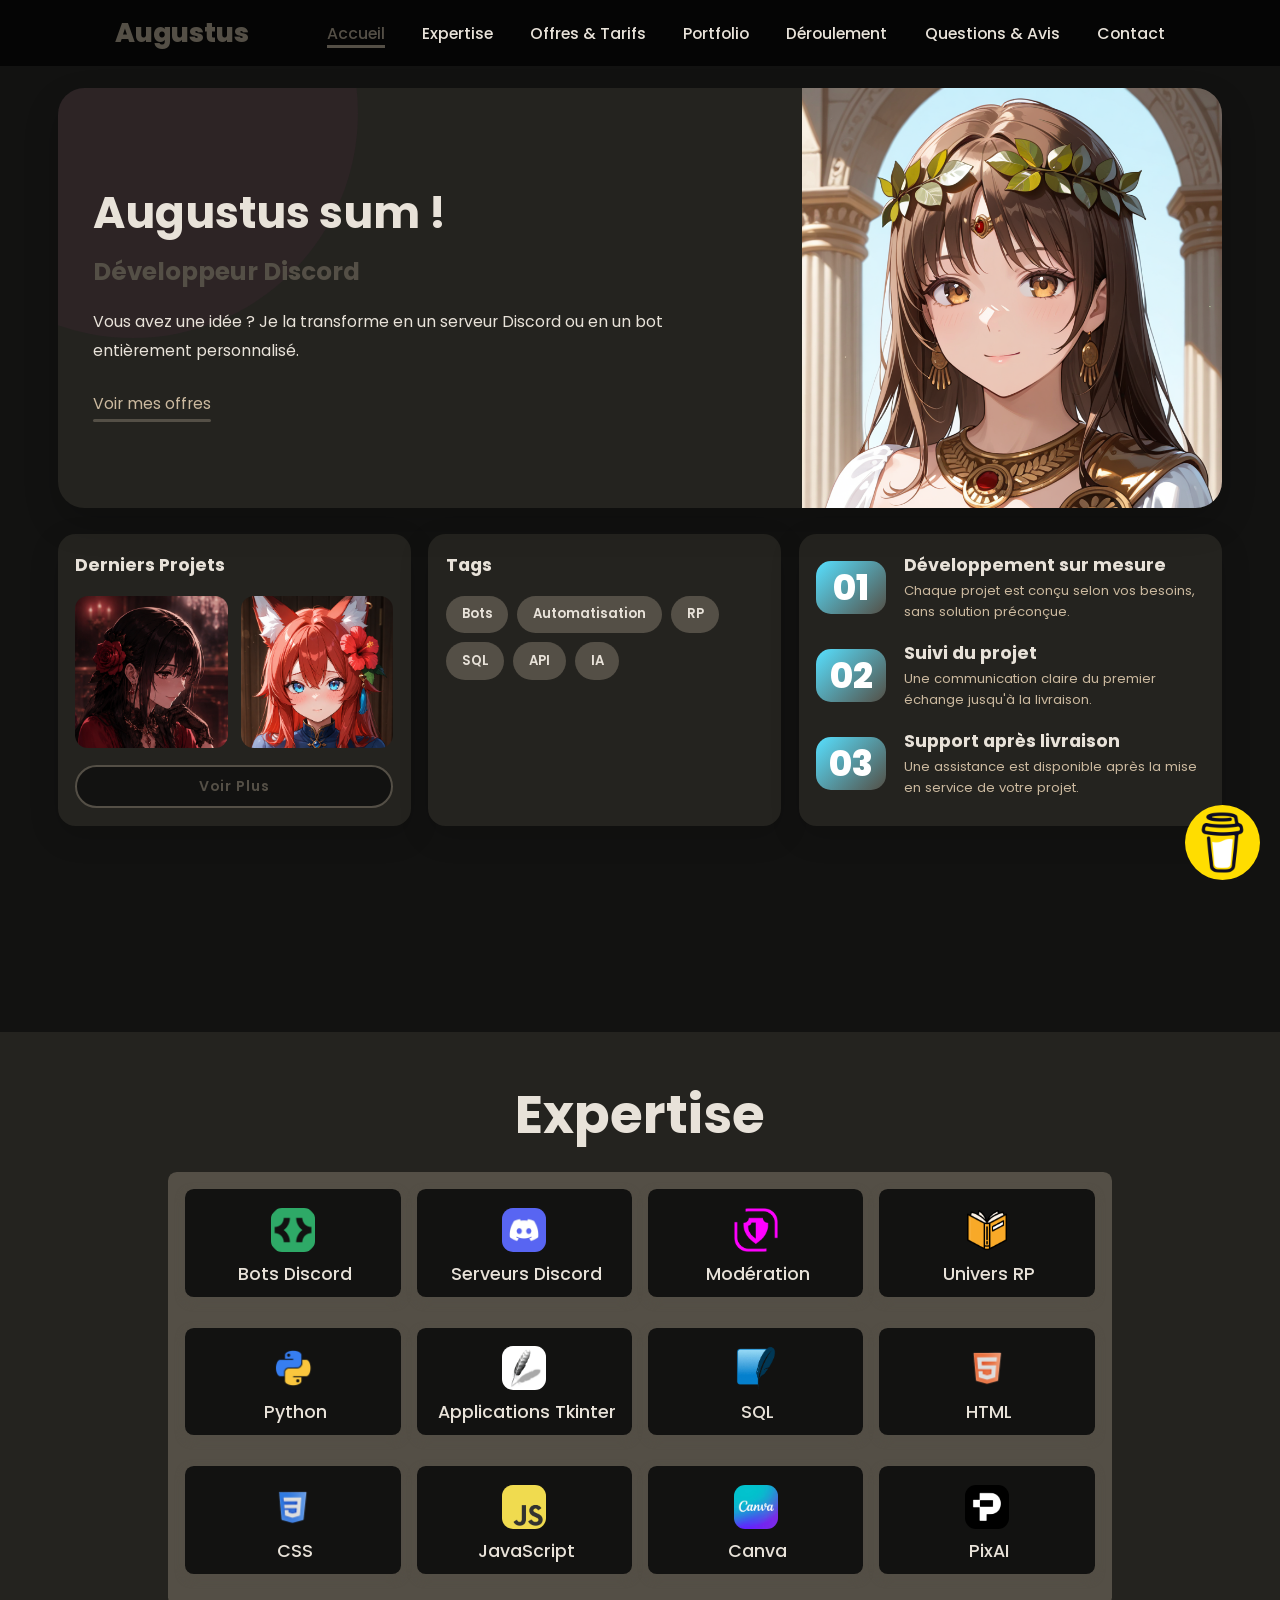
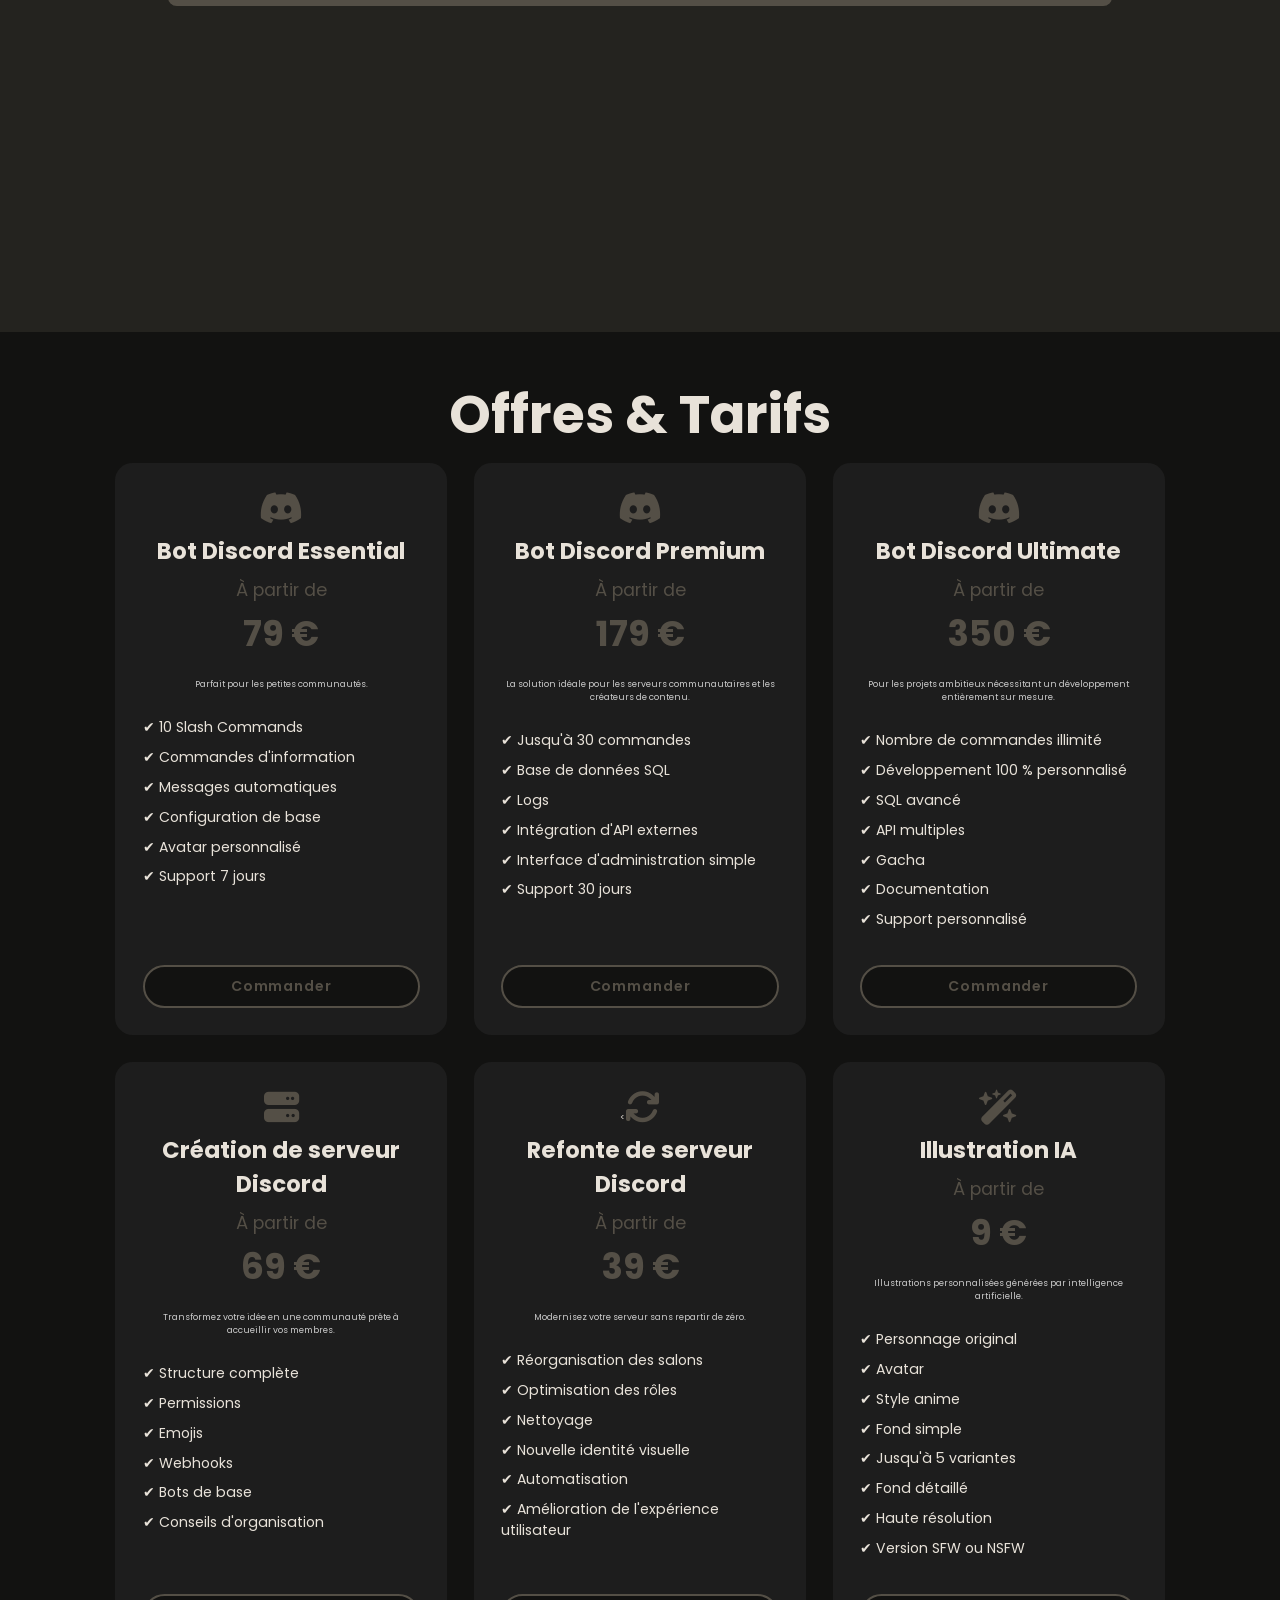
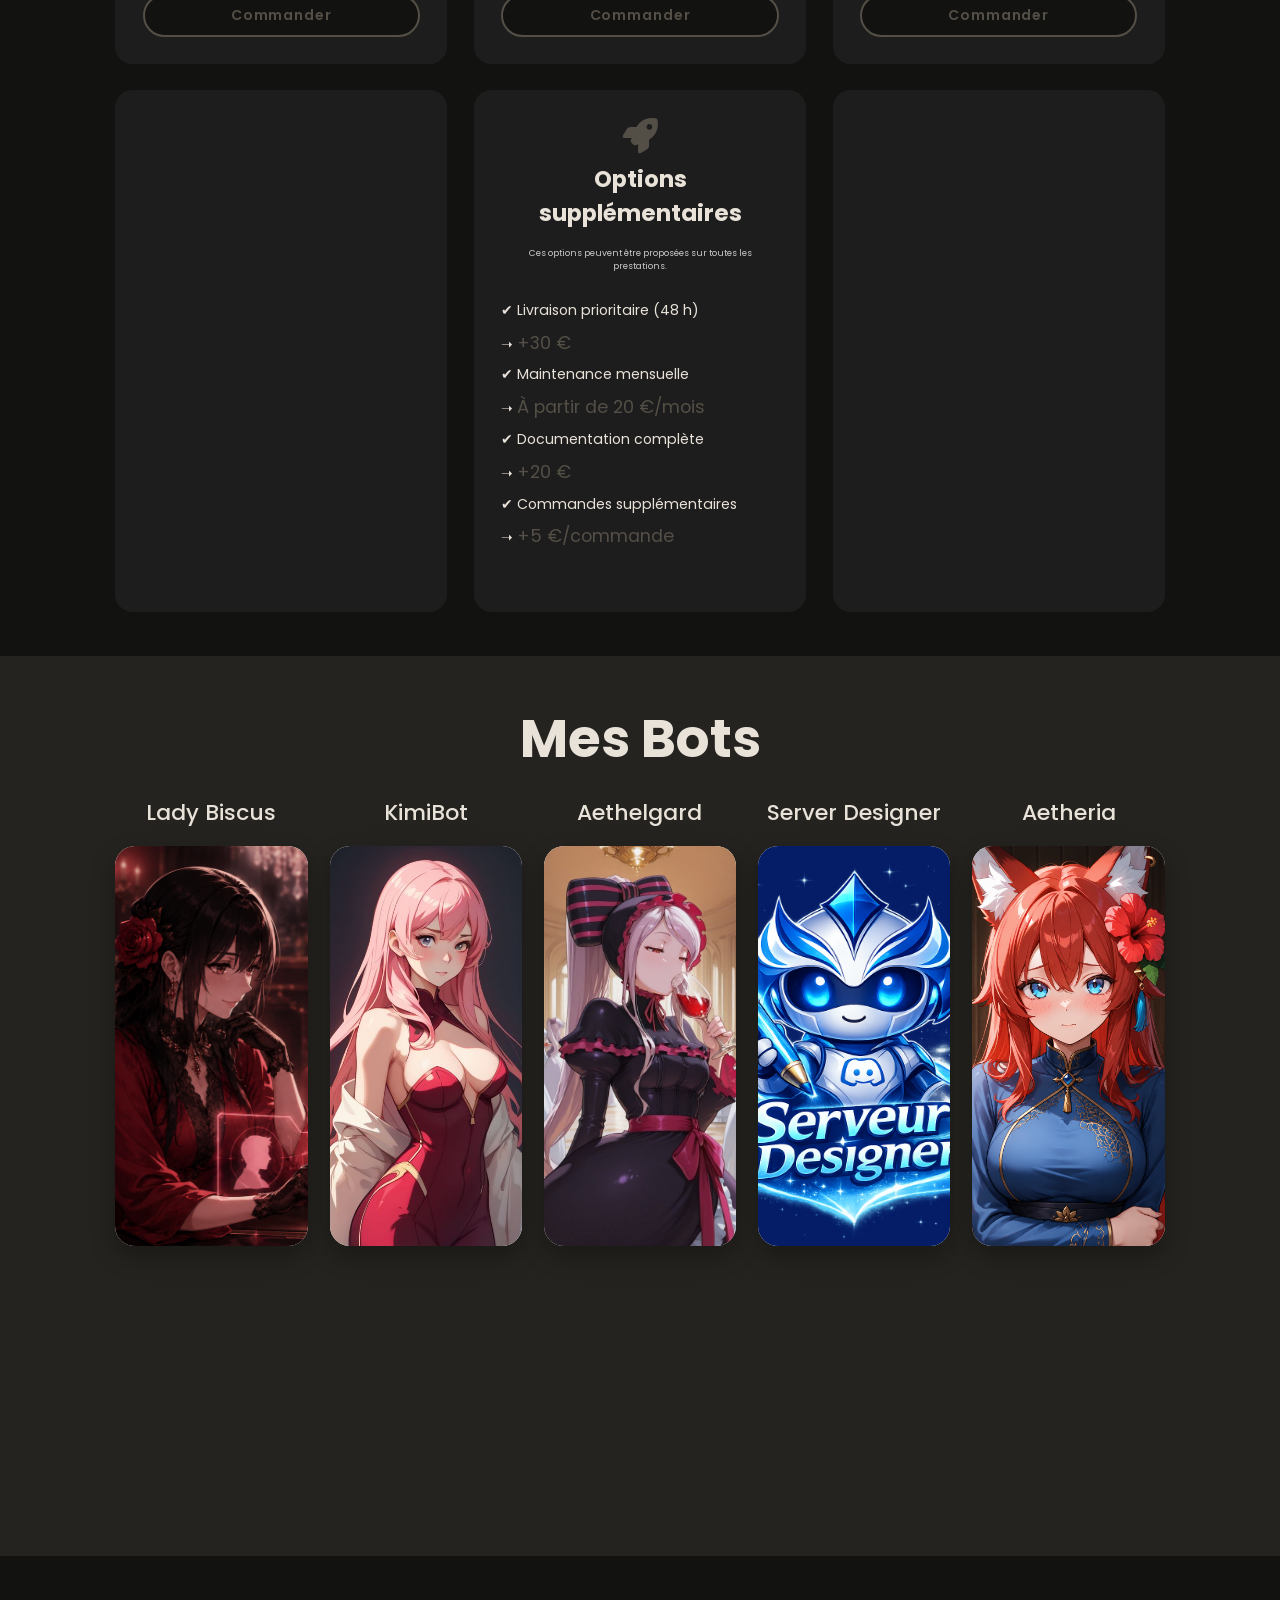
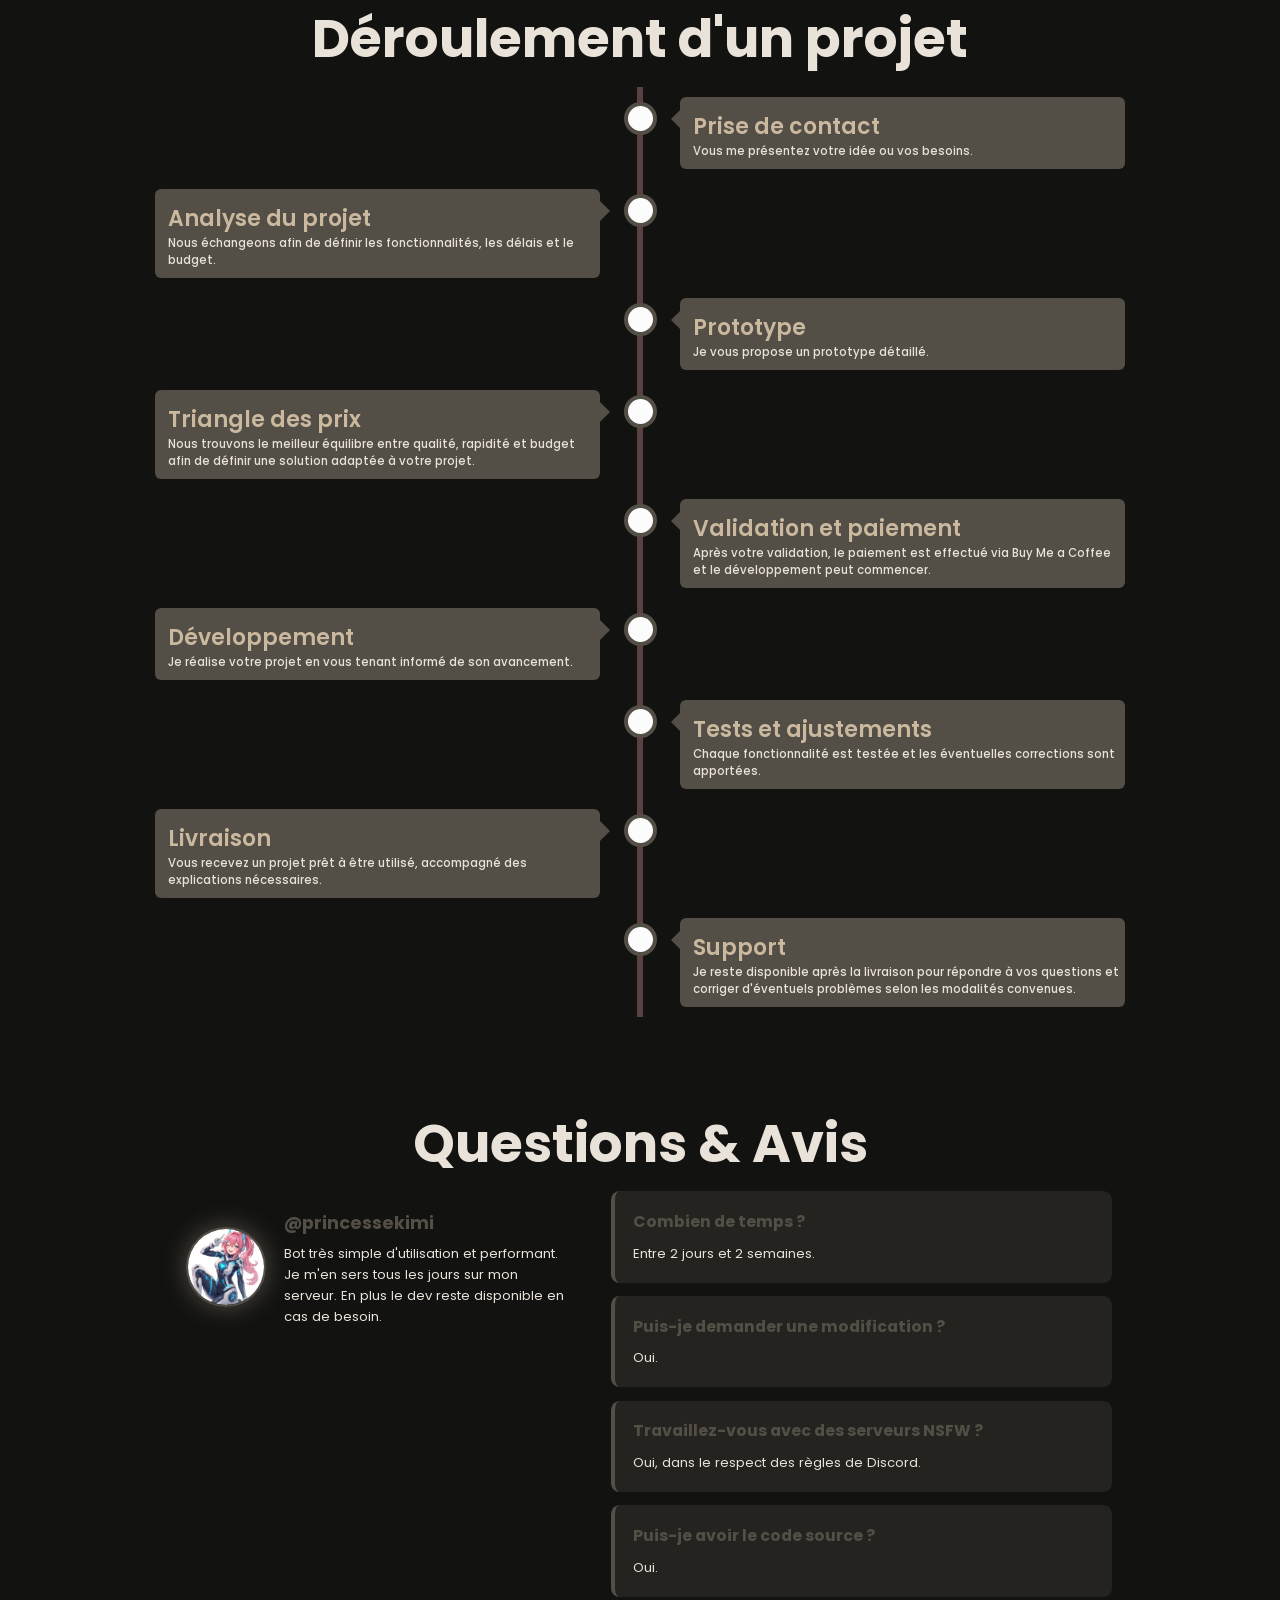
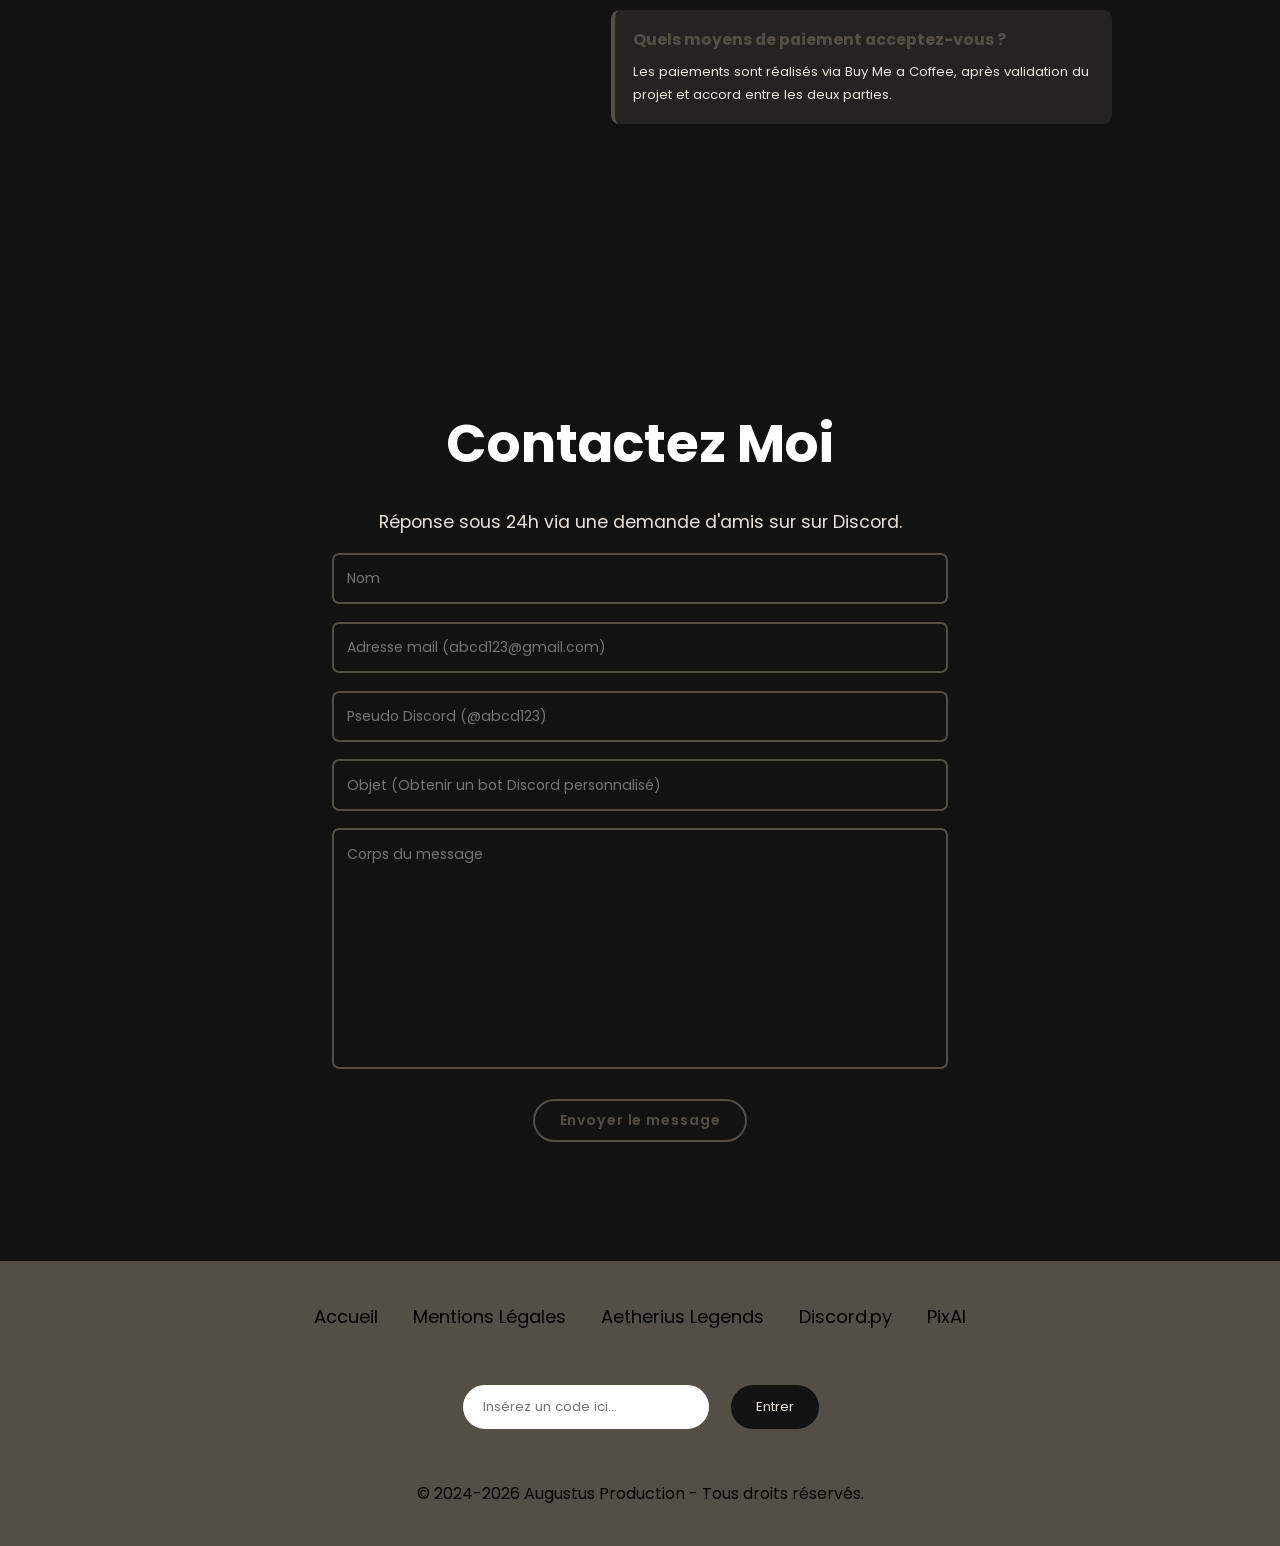
==== index.html @ 952eb22f "Update print statement from 'Hello' to 'Goodbye'" ====
<!DOCTYPE html>

<html lang="fr">

    <head>

        <meta charset="UTF-8">
        <meta http-equiv="X-UA-Compatible" content="IE=edge">
        <meta name="viewport" content="width=device-width, initial-scale=1.0">
        <meta name="theme-color" content="#692955">

        <link rel="stylesheet" href="css/style.css">
        <link rel="website icon" type="png", href="img/logo.png"/>
        <link rel="preconnect" href="https://fonts.googleapis.com">
        <link rel="preconnect" href="https://fonts.gstatic.com" crossorigin>
        <link href="https://fonts.googleapis.com/css2?family=Montserrat:ital,wght@0,100..900;1,100..900&display=swap" rel="stylesheet">
        <link rel="stylesheet" href="https://cdnjs.cloudflare.com/ajax/libs/font-awesome/6.6.0/css/all.min.css" integrity="sha512-Kc323vGBEqzTmouAECnVceyQqyqdsSiqLQISBL29aUW4U/M7pSPA/gEUZQqv1cwx4OnYxTxve5UMg5GT6L4JJg==" crossorigin="anonymous" referrerpolicy="no-referrer"/>
        <link rel="stylesheet" href="https://cdn.hugeicons.com/font/hgi-stroke-rounded.css"/>

        <title>Augustus Production</title>

    </head>

    <body>
        
        <header class="header">
            <a href="#" class="logo">Augustus</a>
            <i class="fa-solid fa-bars" id="menu-icon"></i>
            <nav class="navbar">
                <a href="#hero" class="active">Accueil</a>
                <a href="#expertise">Expertise</a>
                <a href="#pricing">Offres & Tarifs</a>
                <a href="#bots">Portfolio</a>
                <a href="#deroulement">Déroulement</a>
                <a href="#questions">Questions & Avis</a>
                <a href="#contact">Contact</a>
            </nav>
        </header>

        <div class="coffee">
            <a href="https://buymeacoffee.com/augustey13" target="_blank">
                <img src="img/coffee.png" alt="coffee">
            </a>
        </div>

        <section class="hero" id="hero">
            <div class="haut">
                <div class="haut-text">
                    <h1>Augustus sum !</h1>
                    <h2>Développeur Discord</h2>
                    <p>Vous avez une idée ? Je la transforme en un serveur Discord ou en un bot entièrement personnalisé.</p>
                    <a href="#pricing">Voir mes offres</a>
                </div>
                <div class="haut-img">
                    <img src="img/avatar.png"> 
                </div>
            </div>
            <div class="bas">
                <div class="gauche">
                    <h2>Derniers Projets</h2>
                    <div class="art">
                        <div class="thumb">
                            <img src="img/pr_lady.png"> 
                        </div>
                        <div class="thumb">
                            <img src="img/pr_aeth.png"> 
                        </div>
                    </div>
                    <a href="#bots" class="btn">Voir Plus</a>
                </div>
                <div class="centre">
                    <h2>Tags</h2>
                    <div class="chips">
                        <span>Bots</span>
                        <span>Automatisation</span>
                        <span>RP</span>
                        <span>SQL</span>
                        <span>API</span>
                        <span>IA</span>
                    </div>
                </div>
                <div class="droite">
                    <div class="info">
                        <div class="info">
                            <div class="item">
                                <div class="num">01</div>
                                <div class="num-content">
                                    <h3>Développement sur mesure</h3>
                                    <p>Chaque projet est conçu selon vos besoins, sans solution préconçue.</p>
                                </div>
                            </div>
                            <div class="item">
                                <div class="num">02</div>
                                <div class="num-content">
                                    <h3>Suivi du projet</h3>
                                    <p>Une communication claire du premier échange jusqu'à la livraison.</p>
                                </div>
                            </div>
                            <div class="item">
                                <div class="num">03</div>
                                <div class="num-content">
                                    <h3>Support après livraison</h3>
                                    <p>Une assistance est disponible après la mise en service de votre projet.</p>
                                </div>
                            </div>
                        </div>
                    </div>
                </div>
            </div>
        </section>

        <section class="expertise" id="expertise">
            <h2 class="heading">Expertise</h2>
            <div class="container">
                <div class="row" id="skillsContainer">
                    <div class="bar">
                        <div class="info"><img src="img/ex_bots.png"><span>Bots Discord</span></div>
                    </div>
                    <div class="bar">
                        <div class="info"><img src="img/ex_discord.jpeg"><span>Serveurs Discord</span></div>
                    </div>
                    <div class="bar">
                        <div class="info"><img src="img/ex_moderation.png"><span>Modération</span></div>
                    </div>
                    <div class="bar">
                        <div class="info"><img src="img/ex_rp.png"><span>Univers RP</span></div>
                    </div>
                    <div class="bar">
                        <div class="info"><img src="img/ex_python.png"><span>Python</span></div>
                    </div>
                    <div class="bar">
                        <div class="info"><img src="img/ex_tk.png"><span>Applications Tkinter</span></div>
                    </div>
                    <div class="bar">
                        <div class="info"><img src="img/ex_sqlite.png"><span>SQL</span></div>
                    </div>
                    <div class="bar">
                        <div class="info"><img src="img/ex_html.png"><span>HTML</span></div>
                    </div>
                    <div class="bar">
                        <div class="info"><img src="img/ex_css.png"><span>CSS</span></div>
                    </div>
                    <div class="bar">
                        <div class="info"><img src="img/ex_js.png"><span>JavaScript</span></div>
                    </div>
                    <div class="bar">
                        <div class="info"><img src="img/ex_canva.jpg"><span>Canva</span></div>
                    </div>
                    <div class="bar">
                        <div class="info"><img src="img/ex_pixai.png"><span>PixAI</span></div>
                    </div>
                </div>
            </div>
        </section>

        <section class="pricing" id="pricing">
            <h2 class="heading">Offres & <span>Tarifs</span></h2>
            <div class="pricing-container">
                <div class="price-card">
                    <div class="price-header">
                        <i class="fa-brands fa-discord"></i>
                        <h3>Bot Discord Essential</h3>
                        <span>À partir de</span>
                        <h2>79 €</h2>
                    </div>
                    <p class="description">Parfait pour les petites communautés.</p>
                    <ul>
                        <li>✔ 10 Slash Commands</li>
                        <li>✔ Commandes d'information</li>
                        <li>✔ Messages automatiques</li>
                        <li>✔ Configuration de base</li>
                        <li>✔ Avatar personnalisé</li>
                        <li>✔ Support 7 jours</li>
                    </ul>
                    <a href="#contact" class="btn">Commander</a>
                </div>
                <div class="price-card">
                    <div class="price-header">
                        <i class="fa-brands fa-discord"></i>
                        <h3>Bot Discord Premium</h3>
                        <span>À partir de</span>
                        <h2>179 €</h2>
                    </div>
                    <p class="description">La solution idéale pour les serveurs communautaires et les créateurs de contenu.</p>
                    <ul>
                        <li>✔ Jusqu'à 30 commandes</li>
                        <li>✔ Base de données SQL</li>
                        <li>✔ Logs</li>
                        <li>✔ Intégration d'API externes</li>
                        <li>✔ Interface d'administration simple</li>
                        <li>✔ Support 30 jours</li>
                    </ul>
                    <a href="#contact" class="btn">Commander</a>
                </div>
                <div class="price-card">
                    <div class="price-header">
                        <i class="fa-brands fa-discord"></i>
                        <h3>Bot Discord Ultimate</h3>
                        <span>À partir de</span>
                        <h2>350 €</h2>
                    </div>
                    <p class="description">Pour les projets ambitieux nécessitant un développement entièrement sur mesure.</p>
                    <ul>
                        <li>✔ Nombre de commandes illimité</li>
                        <li>✔ Développement 100 % personnalisé</li>
                        <li>✔ SQL avancé</li>
                        <li>✔ API multiples</li>
                        <li>✔ Gacha</li>
                        <li>✔ Documentation</li>
                        <li>✔ Support personnalisé</li>
                    </ul>
                    <a href="#contact" class="btn">Commander</a>
                </div>
                <div class="price-card">
                    <div class="price-header">
                        <i class="fa-solid fa-server"></i>
                        <h3>Création de serveur Discord</h3>
                        <span>À partir de</span>
                        <h2>69 €</h2>
                    </div>
                    <p class="description">Transformez votre idée en une communauté prête à accueillir vos membres.</p>
                    <ul>
                        <li>✔ Structure complète</li>
                        <li>✔ Permissions</li>
                        <li>✔ Emojis</li>
                        <li>✔ Webhooks</li>
                        <li>✔ Bots de base</li>
                        <li>✔ Conseils d'organisation</li>
                    </ul>
                    <a href="#contact" class="btn">Commander</a>
                </div>
                <div class="price-card">
                    <div class="price-header">
                        <<i class="fa-solid fa-arrows-rotate"></i>
                        <h3>Refonte de serveur Discord</h3>
                        <span>À partir de</span>
                        <h2>39 €</h2>
                    </div>
                    <p class="description">Modernisez votre serveur sans repartir de zéro.</p>
                    <ul>
                        <li>✔ Réorganisation des salons</li>
                        <li>✔ Optimisation des rôles</li>
                        <li>✔ Nettoyage</li>
                        <li>✔ Nouvelle identité visuelle</li>
                        <li>✔ Automatisation</li>
                        <li>✔ Amélioration de l'expérience utilisateur</li>
                    </ul>
                    <a href="#contact" class="btn">Commander</a>
                </div>
                <div class="price-card">
                    <div class="price-header">
                        <i class="fa-solid fa-wand-magic-sparkles"></i>
                        <h3>Illustration IA</h3>
                        <span>À partir de</span>
                        <h2>9 €</h2>
                    </div>
                    <p class="description">Illustrations personnalisées générées par intelligence artificielle.</p>
                    <ul>
                        <li>✔ Personnage original</li>
                        <li>✔ Avatar</li>
                        <li>✔ Style anime</li>
                        <li>✔ Fond simple</li>
                        <li>✔ Jusqu'à 5 variantes</li>
                        <li>✔ Fond détaillé</li>
                        <li>✔ Haute résolution</li>
                        <li>✔ Version SFW ou NSFW</li>
                    </ul>
                    <a href="#contact" class="btn">Commander</a>
                </div>
                <div class="price-card"></div>
                <div class="price-card">
                    <div class="price-header">
                        <i class="fa-solid fa-rocket"></i>
                        <h3>Options supplémentaires</h3>
                    </div>
                    <p class="description">Ces options peuvent être proposées sur toutes les prestations.</p>
                    <ul>
                        <li>✔ Livraison prioritaire (48 h)</li>
                        <li>➝ <span>+30 €</span></li>
                        <li>✔ Maintenance mensuelle</li>
                        <li>➝ <span>À partir de 20 €/mois</span></li>
                        <li>✔ Documentation complète</li>
                        <li>➝ <span>+20 €</span></li>
                        <li>✔ Commandes supplémentaires</li>
                        <li>➝ <span>+5 €/commande</span></li>
                    </ul>
                </div>
                <div class="price-card"></div>
            </div>
        </section>

        <section class="bots" id="bots">
            <h2 class="heading">Mes <span>Bots</span></h2>
            <div class="bot-container">
                <div class="bot-box">
                    <div class="bot-info">
                        <h4>Lady Biscus</h4>
                    </div>
                    <div class="bot-card">
                        <div class="font-side">
                            <img src="img/bot_lady.png" alt="">
                        </div>
                        <div class="back-side">
                            <p>Conçue et développée exclusivement pour la Scarlett Lounge, ce bot analyse les profils des membres à travers leurs rôles Discord afin d'évaluer leurs compatibilités et de proposer des affinités personnalisées.</p>
                        </div>
                    </div>
                </div>
                <div class="bot-box">
                    <div class="bot-info">
                        <h4>KimiBot</h4>
                    </div>
                    <div class="bot-card">
                        <div class="font-side">
                            <img src="img/bot1.jpeg" alt="">
                        </div>
                        <div class="back-side">
                            <p>Conçu pour une amie, ce bot repose sur un système de cartes à collectionner et permet aux utilisateurs de tirer aléatoirement une carte.</p>
                        </div>
                    </div>
                </div>
                <div class="bot-box">
                    <div class="bot-info">
                        <h4>Aethelgard</h4>
                    </div>
                    <div class="bot-card">
                        <div class="font-side">
                            <img src="img/bot2.jpg" alt="">
                        </div>
                        <div class="back-side">
                            <p>Développé pour une amie, ce bot est plus simple et permet d'enregistrer les messages d’un salon (ou d’un fil) pour les retransmettre dans un autre salon.</p>
                        </div>
                    </div>
                </div>
                <div class="bot-box">
                    <div class="bot-info">
                        <h4>Server Designer</h4>
                    </div>
                    <div class="bot-card">
                        <div class="font-side">
                            <img src="img/bot3.png" alt="">
                        </div>
                        <div class="back-side">
                            <p>Comme son nom l'indique, il automatise la création et la suppression de salons, rôles et catégories sur un serveur Discord.</p>
                        </div>
                    </div>
                </div>
                <div class="bot-box">
                    <div class="bot-info">
                        <h4>Aetheria</h4>
                    </div>
                    <div class="bot-card">
                        <div class="font-side">
                            <img src="img/bot4.png" alt="">
                        </div>
                        <div class="back-side">
                            <p>Mon projet le plus abouti. Il s'agit d'un <a href="projet.html">jeu de type gacha</a> intégrant plusieurs fonctionnalités, telles que le tirage de personnages, la gestion de ressources et des combats entre joueurs.</p>
                        </div>
                    </div>
                </div>
            </div>
        </section>

        <section class="deroulement" id="deroulement">
            <h2 class="heading">Déroulement d'un <span>projet</span></h2>
            <div class="timeline">
                <div class="container right">
                    <div class="content">
                        <div class="tag">
                            <h2>Prise de contact</h2>
                        </div>
                        <div class="decs">
                            <p>Vous me présentez votre idée ou vos besoins.</p>
                        </div>
                    </div>
                </div>
                <div class="container left">
                    <div class="content">
                        <div class="tag">
                            <h2>Analyse du projet</h2>
                        </div>
                        <div class="decs">
                            <p>Nous échangeons afin de définir les fonctionnalités, les délais et le budget.</p>
                        </div>
                    </div>
                </div>
                <div class="container right">
                    <div class="content">
                        <div class="tag">
                            <h2>Prototype</h2>
                        </div>
                        <div class="decs">
                            <p>Je vous propose un prototype détaillé.</p>
                        </div>
                    </div>
                </div>
                <div class="container left">
                    <div class="content">
                        <div class="tag">
                            <h2>Triangle des prix</h2>
                        </div>
                        <div class="decs">
                            <p>Nous trouvons le meilleur équilibre entre qualité, rapidité et budget afin de définir une solution adaptée à votre projet.</p>
                        </div>
                    </div>
                </div>
                <div class="container right">
                    <div class="content">
                        <div class="tag">
                            <h2>Validation et paiement</h2>
                        </div>
                        <div class="decs">
                            <p>Après votre validation, le paiement est effectué via Buy Me a Coffee et le développement peut commencer.</p>
                        </div>
                    </div>
                </div>
                <div class="container left">
                    <div class="content">
                        <div class="tag">
                            <h2>Développement</h2>
                        </div>
                        <div class="decs">
                            <p>Je réalise votre projet en vous tenant informé de son avancement.</p>
                        </div>
                    </div>
                </div>
                <div class="container right">
                    <div class="content">
                        <div class="tag">
                            <h2>Tests et ajustements</h2>
                        </div>
                        <div class="decs">
                            <p>Chaque fonctionnalité est testée et les éventuelles corrections sont apportées.</p>
                        </div>
                    </div>
                </div>
                <div class="container left">
                    <div class="content">
                        <div class="tag">
                            <h2>Livraison</h2>
                        </div>
                        <div class="decs">
                            <p>Vous recevez un projet prêt à être utilisé, accompagné des explications nécessaires.</p>
                        </div>
                    </div>
                </div>
                <div class="container right">
                    <div class="content">
                        <div class="tag">
                            <h2>Support</h2>
                        </div>
                        <div class="decs">
                            <p>Je reste disponible après la livraison pour répondre à vos questions et corriger d'éventuels problèmes selon les modalités convenues.</p>
                        </div>
                    </div>
                </div>
            </div>
        </section>

        <section class="questions" id="questions">
            <h2 class="heading">Questions & Avis</h2>
                <div class="questions-container">
                    <div class="avis">
                        <div class="person">
                            <div class="person-img">
                                <img src="img/av_kimi.jpg">
                            </div>
                            <div class="person-content">
                                <h3>@princessekimi</h3>
                                <p>Bot très simple d'utilisation et performant. Je m'en sers tous les jours sur mon serveur. En plus le dev reste disponible en cas de besoin.</p>
                            </div>
                        </div>
                    </div>
                    <div class="faq">
                        <div class="quest">
                            <h3>Combien de temps ?</h3>
                            <p>Entre 2 jours et 2 semaines.</p>
                        </div>
                        <div class="quest">
                            <h3>Puis-je demander une modification ?</h3>
                            <p>Oui.</p>
                        </div>
                        <div class="quest">
                            <h3>Travaillez-vous avec des serveurs NSFW ?</h3>
                            <p>Oui, dans le respect des règles de Discord.</p>
                        </div>
                        <div class="quest">
                            <h3>Puis-je avoir le code source ?</h3>
                            <p>Oui.</p>
                        </div>
                        <div class="quest">
                            <h3>Quels moyens de paiement acceptez-vous ?</h3>
                            <p>Les paiements sont réalisés via Buy Me a Coffee, après validation du projet et accord entre les deux parties.</p>
                        </div>
                    </div>
                </div>
        </section>

        <section class="contact" id="contact">
            <h2 class="heading">Contactez <span>Moi</span></h2>
            <p>Réponse sous 24h via une demande d'amis sur sur Discord.</p>
            <form id="contactForm">
                <div class="input-box">
                    <input type="text" name="Nom" placeholder="Nom" required>
                    <input type="email" name="Email" placeholder="Adresse mail (abcd123@gmail.com)" required>
                    <input type="text" name="Pseudo Discord" placeholder="Pseudo Discord (@abcd123)">
                    <input type="text" name="Objet" placeholder="Objet (Obtenir un bot Discord personnalisé)" required>
                </div>
                <textarea name="Message" cols="30" rows="10" placeholder="Corps du message"></textarea>
                <input type="submit" value="Envoyer le message" class="btn">
            </form>
            <script src="js/form2discord.js"></script>
        </section>

        <footer class="footer">
            <ul class="list">
                <li><a href="#">Accueil</a></li>
                <li><a href="legal.html" target="_blank">Mentions Légales</a></li>
                <li><a href="projet.html" target="_blank" rel="noopener noreferrer">Aetherius Legends</a></li>
                <li><a href="https://discordpy.readthedocs.io/en/stable/" target="_blank" rel="noopener noreferrer">Discord.py</a></li>
                <li><a href="https://pixai.art/" target="_blank" rel="noopener noreferrer">PixAI</a></li>
            </ul>
            <div class="input-container">
                <input type="text" id="userInput" placeholder="Insérez un code ici...">
                <button onclick="rediriger()">Entrer</button>
            </div>     
            <script src="js/codes.js"></script>
            <p class="copyright">© 2024-2026 Augustus Production - Tous droits réservés.</p>
        </footer>

        <script src="js/navbar.js"></script>
        
    </body>

</html>
---- css/style.css ----
@import url('https://fonts.googleapis.com/css2?family=Poppins:wght@100;200;300;400;500;600&display=swap');
* {
    margin: 0;
    padding: 0;
    box-sizing: border-box;
    text-decoration: none;
    border: none;
    outline: none;
    scroll-behavior: smooth;
    font-family: 'Poppins', sans-serif;
}

/*ROOT*/

:root {
    --bg-color: #121211;
    --second-bg-color: #24231F;
    --text-color: #E8E2D9;
    --second-text-color: #CBB99F;
    --main-color: #544F46;
}

/*HTML*/

html {
    font-size: 62.5%;
    overflow-x: hidden;
}

html::-webkit-scrollbar {
    width: 0.8rem;
}

html::-webkit-scrollbar-track {
    background: var(--bg-color);
}

html::-webkit-scrollbar-thumb {
    background: var(--main-color);
}

/*BODY*/

body {
    background: var(--bg-color);
    font-family: "Poppins", sans-serif;
    color: var(--text-color);
}

.link img {
    width: 90px;
    border-radius: 100%;
    position: fixed;
    right: 10px;
    bottom: 10px;
    z-index: 100;
}

.header {
    position: fixed;
    top: 0;
    left: 0;
    width: 100%;
    padding: 1.5rem 9%;
    background: rgba(0, 0, 0, 0.7);
    filter: drop-shadow(10px);
    display: flex;
    justify-content: space-between;
    align-items: center;
    z-index: 100;
}

.logo {
    font-size: 3rem;
    color: var(--main-color);
    font-weight: 800;
    cursor: pointer;
    transition: 0.5s ease;
}

.logo:hover {
    transform: scale(1.1);
}

.navbar a {
    font-size: 1.8rem;
    color: var(--text-color);
    margin-left: 4rem;
    font-weight: 500;
    transition: 0.3s ease;
    border-bottom: 3px solid transparent;
}

.navbar a:hover,
.navbar a.active {
    color: var(--main-color);
    border-bottom: 3px solid var(--main-color);
}

#menu-icon {
    font-size: 3.6rem;
    color: var(--main-color);
    display: none;
}

@media (max-width:995px) {
    #menu-icon {
        display: block;
    }
    .navbar {
        position: absolute;
        top: 100%;
        right: 0;
        width: 40%;
        border-left: 3px solid var(--main-color);
        border-bottom: 3px solid var(--main-color);
        border-top-left-radius: 2rem;
        padding: 1rem 3%;
        background-color: var(--second-bg-color);
        border-top: 0.1rem solid rgba(0, 0, 0, 0.4);
        display: none;
    }
    .navbar.active {
        display: block;
    }
    .navbar a {
        display: block;
        font-size: 2rem;
        margin: 3rem 0;
    }
    .navbar a:hover,
    .navbar a.active {
        padding: 1rem;
        border-radius: 0.5rem;
        border-bottom: 0.5rem solid var(--main-color);
    }
}

.coffee img {
    width: 75px;
    position: fixed;
    right: 20px;
    bottom: 20px;
    z-index: 100;
    border-radius: 100%;
}

/*SECTION*/

section {
    min-height: 100vh;
    padding: 5rem 9% 5rem;
}

.heading {
    font-size: 6rem;
    margin-bottom: 1rem;
    text-align: center;
}

/*HERO*/

.hero {
    max-width: 1200px;
    margin: 10rem auto 5rem;
    padding: 0 2rem;
    display: flex;
    flex-direction: column;
    gap: 3rem;
}

.haut {
    display: grid;
    grid-template-columns: 1.2fr .8fr;
    gap: 3rem;
    background: var(--second-bg-color);
    border-radius: 3rem;
    padding: 4rem;
    overflow: hidden;
    position: relative;
    box-shadow: 0 15px 35px rgba(0,0,0,.2);
    min-height: 420px;
}

.haut::before {
    content: "";
    position: absolute;
    width: 450px;
    height: 450px;
    border-radius: 50%;
    background: rgba(105,41,85,.12);
    top: -200px;
    left: -150px;
}

.haut-text {
    display: flex;
    flex-direction: column;
    justify-content: center;
    z-index: 2;
}

.haut-text h1 {
    font-size: 5rem;
    margin-bottom: 1rem;
}

.haut-text h2 {
    color: var(--main-color);
    font-size: 2.8rem;
    margin-bottom: 2rem;
}

.haut-text p {
    font-size: 1.8rem;
    line-height: 1.8;
    margin-bottom: 3rem;
    max-width: 600px;
}

.haut-text a {
    position: relative;
    display: inline-block;
    font-size: 1.8rem;
    width: max-content;
    color: var(--second-text-color);
    text-decoration: none;
}

.haut-text a::after {
    content: "";
    position: absolute;
    left: 0;
    bottom: -0.6rem;
    width: 100%;
    height: 3px;
    background: var(--main-color);
    border-radius: 999px;
    transition: .3s ease;
}

.haut-img {
    display: flex;
    justify-content: center;
    align-items: end;

}


.haut-img img{
    width: auto;
    height: 100%;
    transition: .4s;
    position: absolute;
    right: 0;
    bottom: 0;
}

.haut-img img:hover {
    transform:scale(1.05);
}

.bas {
    display: grid;
    grid-template-columns: 1fr 1fr 1.2fr;
    gap: 2rem;
}

.gauche, .centre, .droite {
    background: var(--second-bg-color);
    border-radius: 2rem;
    padding: 2rem;
    box-shadow: 0 10px 30px rgba(0,0,0,.15);
}

.gauche h2, .centre h2{
    font-size: 2rem;
    margin-bottom: 2rem;
}

.gauche a {
    display: flex;
    justify-content: center;
    align-items: center;
    width: 100%;
}

.art {
    display: grid;
    grid-template-columns: repeat(2,1fr);
    gap: 1.5rem;
    margin-bottom: 2rem;
}

.thumb {
    overflow: hidden;
    border-radius: 1.5rem;
}

.thumb img {
    width: 100%;
    display: block;
    transition: .4s;
}

.thumb:hover img {
    transform:scale(1.08);
}

.chips {
    display: flex;
    flex-wrap: wrap;
    gap: 1rem;
}

.chips span {
    padding: 1rem 1.8rem;
    border-radius: 999px;
    background: var(--main-color);
    color: var(--text-color);
    font-size: 1.5rem;
    font-weight: 600;
}

.info {
    display: flex;
    flex-direction: column;
    gap: 2rem;
}

.item {
    display: flex;
    align-items: center;
    gap: 2rem;
}

.num {
    min-width: 70px;
    font-size: 4rem;
    font-weight: 800;
    color: white;
    text-align: center;
    border-radius:15px;
    background:linear-gradient(135deg,#57e0ff, var(--main-color));
}

.num-content {
    flex: 1;
}

.num-content h3 {
    font-size: 2rem;
    margin-bottom: 0.25rem;
}

.num-content p {
    font-size: 1.5rem;
    color: var(--second-text-color);
    line-height: 1.6;
}

@media (max-width:991px) {
    .haut {
        grid-template-columns: 1fr;
        text-align: center;
    }
    .haut-text{
        align-items: center;
    }
    .bas{
        grid-template-columns: 1fr;
    }
}

/*EXPERTISE*/

.expertise {
    background: var(--second-bg-color);
}

.expertise .container {
    background: #544F46;
    color: var(--text-color);
    border-radius: 1rem;
    padding: 2rem;
    width: 90%;
    margin: auto;
    margin-top: 2rem;
}

.expertise .container .row {
    display: grid;
    grid-template-columns: repeat(4, 1fr);
    flex-wrap: wrap;
    gap: 1.8rem;
}

.expertise .container .bar {
    margin-bottom: 15px;
    padding: 10px;
    border-radius: 1rem;
    background: var(--bg-color);
    box-shadow: 0 4px 10px var(--main-color);
    transition: 0.3s ease;
    cursor: pointer;
}

.expertise .container .bar:hover {
    box-shadow: 0 4px 10px var(--main-color);
    transform: scale(1.03);
}

.expertise .container .bar .info {
    display: flex;
    flex-direction: column;
    align-items: center;
    gap: 1rem;
    margin-top: 1rem;
}

.expertise .container .bar .info span {
    font-size: 2rem;
    font-weight: 500;
    margin-left: 0.5rem;
}

.expertise .container .bar .info img {
    width: 5rem;
    border-radius: 25%;
}

@media screen and (max-width:600px) {
    .expertise .container {
        margin: 0;
        padding: 0;
    }
    .expertise .container .row {
        grid-template-columns: repeat(2, 1fr);
        margin: 1rem;
        padding: 2rem 0.2rem 2rem 0.2rem;
        gap: 1rem;
    }
    .expertise .container {
        margin-top: 5px;
        width: 100%;
    }
}

/*PRICING*/

.pricing{
    background:var(--bg-color);
}

.pricing-container{
    max-width:1300px;
    margin:auto;
    display:grid;
    grid-template-columns:repeat(auto-fit,minmax(320px,1fr));
    gap:3rem;

}

.pricing a {
    justify-content: center;
    text-align: center;
}

.price-card{
    background:#1d1d1d;
    border:.2rem solid transparent;
    border-radius:2rem;
    padding:3rem;
    transition:.4s;
    display:flex;
    flex-direction:column;
}

.price-card:hover{
    border-color:var(--main-color);
    transform:translateY(-10px);
    box-shadow:0 0 35px rgba(105,41,85,.3);
}

.price-header{
    text-align:center;
}

.price-header i{
    font-size:4rem;
    color:var(--main-color);
}

.price-header h3{
    font-size:2.6rem;
    margin-top:1rem;
}

.price-header span {
    color:#aaa;
    display:block;
    margin-top:1rem;
}

.price-header h2{
    color:var(--main-color);
    font-size:4rem;
    margin-top:.5rem;
}

.description {
    margin:2rem 0;
    text-align:center;
    color:#ccc;
}

.price-card ul{
    list-style:none;
    margin-bottom:3rem;
}

.price-card ul li{
    margin:1rem 0;
    font-size:1.6rem;
}

.price-card span {
    color: var(--main-color);
    font-size: 2rem;
}

.price-card .btn{
    margin-top:auto;
}

/*BOTS*/

.bots {
    background: var(--second-bg-color);
}

.bot-container {
    display: grid;
    grid-template-columns: repeat(5, 1fr);
    align-items: center;
    gap: 2.5rem;
}

.bot-box {
    height: 500px;
    border-radius: 3rem;
    cursor: pointer;
    transition: 0.3s ease;
}

.bot-box .bot-info {
    display: flex;
    flex-direction: column;
    text-align: center;
    max-height: 200px;
    justify-content: center;
    align-items: center;
    padding: 1em;
}

.bot-info h4 {
    color: var(--text-color);
    font-size: 2.5rem;
    font-weight: 500;
    margin-bottom: 1rem;
}

.bot-card {
    width: 100%;
    height: 400px;
    position: relative;
    transform-style: preserve-3d;
    transition: transform 0.7s ease;
    cursor: pointer;
}

.bot-box:hover .bot-card {
    transform: rotateY(180deg);
}

.font-side,
.back-side {
    position: absolute;
    width: 100%;
    height: 100%;
    border-radius: 20px;
    overflow: hidden;
    backface-visibility: hidden;
    box-shadow: 0 10px 25px rgba(0,0,0,0.3);
}

.font-side {
    background: white;
}

.font-side img {
    width: 100%;
    height: 100%;
    object-fit: cover;
    object-position: top;
}

.back-side {
    background: linear-gradient(45deg, #544F46, #A39073);
    color: var(--text-color);
    display: flex;
    justify-content: center;
    align-items: center;
    padding: 20px;
    transform: rotateY(180deg);
    text-align: center;
    font-family: Arial, sans-serif;
    font-size: 1.8rem;
}

.back-side a {
  color: orange;
  text-decoration: none;
}

.back-side a:visited {
  color: var(--second-text-color);
}

.back-side a:active {
  color: orange;
}

@media (max-width:991px) {
    section {
        padding: 10rem 3% 2rem;
    }
    .bots {
        padding-bottom: 7rem;
    }
}

@media (max-width:895px) {
    .bots h2 {
        margin-bottom: 3rem;
    }
    .bot-container {
        grid-template-columns: repeat(1, 1fr);
    }
}

@media (max-width: 1024px) {
    .bot-card {
        height: 420px;
    }

    .front-side, .back-side {
        font-size: 20px;
        padding: 16px;
    }
}

@media (max-width: 768px) {
    .bot-card {
        height: auto;
        min-height: 380px;
    }

    .front-side, .back-side {
        font-size: 16px;
        padding: 14px;
    }

    .front-side p,
    .back-side p {
        margin: 8px 0;
    }

    .back-side h4 {
        font-size: 18px;
        margin: 8px 0;
    }

    .bot-card:hover {
        transform: none;
    }
}

@media (max-width: 480px) {
    .bot-card {
        min-height: 340px;
    }

    .front-side, .back-side {
        font-size: 14px;
        padding: 12px;
    }

    .back-side h4 {
        font-size: 16px;
    }
}

/*DEROULEMENT*/

.deroulement {
    background: var(--bg-color);
}
.deroulement .timeline {
    position: relative;
    max-width: 1200px;
    margin: 0 auto;
}

.deroulement .timeline::after {
    content: '';
    position: absolute;
    width: 6px;
    background: rgb(90, 64, 64);
    top: 0;
    bottom: 0;
    left: 50%;
    margin-left: -3px;
    z-index: -2px;
}

.deroulement .container {
    padding: 10px 40px;
    position: relative;
    background-color: inherit;
    width: 50%;
}

.deroulement .container::after {
    content: '';
    position: absolute;
    width: 25px;
    height: 25px;
    line-height: 25px;
    right: -17px;
    background-color: rgb(252, 252, 252);
    border: 4px solid var(--main-color);
    top: 15px;
    border-radius: 50%;
    z-index: 100;
    font-size: 1.89rem;
    text-align: center;
    font-weight: 600;
    font-family: 'Font Awesome\ 5 Free';
    color: rgb(90, 64, 64);
}

.deroulement .left {
    left: 0;
}

.deroulement .right {
    left: 50%;
}

.deroulement .left::before {
    content: '';
    height: 0;
    position: absolute;
    top: 22px;
    width: 0;
    z-index: 1;
    right: 30px;
    border: medium solid var(--main-color);
    border-width: 10px 0 10px 10px;
    border-color: transparent transparent transparent var(--main-color);
}

.deroulement .right::before {
    content: '';
    height: 0;
    position: absolute;
    top: 22px;
    width: 0;
    z-index: 1;
    left: 31px;
    border: medium solid var(--main-color);
    border-width: 10px 10px 10px 0;
    border-color: transparent var(--main-color) transparent transparent;
}

.deroulement .right::after {
    left: -16px;
}

.deroulement .content {
    background: var(--main-color);
    position: relative;
    border-radius: 6px;
}

.deroulement .content .tag {
    font-size: 1.5rem;
    padding-top: 1.5rem;
    padding-left: 1.5rem;
}

.deroulement .content .decs {
    margin-left: 1.5rem;
    padding-bottom: 1rem;
}

.deroulement .content .tag h2 {
    font-size: 2.5rem;
    font-weight: 600;
    color: var(--second-text-color);
}

.deroulement .content .decs p {
    font-size: 1.3rem;
    font-weight: 500;
    color: var(--text-color);
}

@media screen and (max-width:600px) {
    .deroulement .timeline {
        margin-top: 2rem;
    }
    .deroulement .timeline::after {
        left: 31px;
    }
    .deroulement .container {
        width: 100%;
        padding-left: 8rem;
        padding-right: 2rem;
    }
    .deroulement .container::after {
        font-size: 2.2rem;
    }
    .deroulement .container::before {
        left: 61px;
        border: medium solid var(--main-color);
        border-width: 10px 10px 10px 0;
        border-color: transparent var(--main-color) transparent transparent;
    }
    .deroulement .left::after {
        left: 15px;
    }
    .deroulement .right::after {
        left: 15px;
    }
    .deroulement .right {
        left: 0%;
    }
}

/*QUESTIONS*/

.questions-container{
    width: min(1200px, 90%);
    margin: 0 auto;
    display: grid;
    grid-template-columns: 1fr 1.2fr;
    gap: 3rem;
    align-items: start;
}

.avis{
    display: flex;
    flex-direction: column;
    gap: 2rem;
}

.person{
    display: flex;
    align-items: center;
    gap: 2rem;
    padding: 2rem;
    background: var(--second-bg);
    border: .2rem solid transparent;
    border-radius: 1.5rem;
    transition: .3s ease;
}

.person:hover{
    border-color: var(--main-color);
    transform: translateY(-5px);
    box-shadow: 0 0 20px rgba(105,41,85,.25);
}

.person-img img{
    width: 80px;
    height: 80px;
    border-radius: 50%;
    object-fit: cover;
    border: .3rem solid var(--main-color);
    box-shadow: 0 0 25px var(--main-color);
    cursor: pointer;
}

.person-content h3{
    font-size: 2rem;
    margin-bottom: .8rem;
    color: var(--main-color);
}

.person-content p{
    font-size: 1.5rem;
    line-height: 1.6;
}

.faq{
    display: flex;
    flex-direction: column;
    gap: 1.5rem;
}

.quest{
    padding: 2rem;
    background: var(--second-bg-color);
    border-left: .5rem solid var(--main-color);
    border-radius: 1rem;
    transition: .3s ease;
}

.quest:hover{
    transform: translateX(8px);
}

.quest h3{
    font-size: 1.8rem;
    margin-bottom: 1rem;
    color: var(--main-color);
}

.quest p{
    font-size: 1.5rem;
    line-height: 1.7;
}

@media (max-width:991px){
    .questions-container{
        grid-template-columns: 1fr;
    }
}

/*CONTACT*/

.contact h2 {
    margin-bottom: 3rem;
    color : white
}

.contact p {
    font-size: 2rem;
    margin: 1rem auto;
    text-align: center;
}

.contact form {
    max-width: 70rem;
    margin: 1rem auto;
    margin-bottom: 3rem;
    text-align: center;
}

.contact form .input-box {
    display: flex;
    justify-content: center;
    flex-wrap: wrap;
}

.contact form .input-box input,
.contact form textarea {
    width: 100%;
    padding: 1.5rem;
    font-size: 1.6rem;
    color: var(--text-color);
    background: var(--bg-color);
    border-radius: 0.8rem;
    border: 2px solid var(--main-color);
    margin: 1rem 0;
    resize: none;
}

.contact form .btn {
    margin-top: 2rem;
}

.btn {
    display: inline-block;
    padding: 1rem 2.8rem;
    background: var(--bg-color);
    border-radius: 4rem;
    font-size: 1.6rem;
    color: var(--main-color);
    border: 2px solid var(--main-color);
    letter-spacing: 0.1rem;
    font-weight: 600;
    transition: 0.3s ease;
    cursor: pointer;
}

.btn:hover {
    transform: scale(1.03);
    background-color: var(--main-color);
    color: black;
    box-shadow: 0 0 25px var(--main-color);
}

/*PROJECT*/

.project{
    max-width:1000px;
    margin:auto;
    padding:80px 20px;
}

.project h2{
    text-align:center;
    font-size:38px;
    line-height:1.5;
    margin-top: 9rem;
    margin-bottom:60px;
    color: var(--text-color);
}

.project h2 span{
    color:#60a5fa;
}

.project-container{
    display:grid;
    grid-template-columns:repeat(auto-fit,minmax(280px,1fr));
    gap:25px;
}

.project-box{
    background:rgba(255,255,255,0.05);
    border:1px solid rgba(255,255,255,0.08);
    border-radius:20px;
    padding:35px 30px;
    backdrop-filter:blur(8px);
    transition:0.3s ease;
    position:relative;
    overflow:hidden;
}

.project-box::before{
    content:"";
    position:absolute;
    top:0;
    left:-100%;
    width:100%;
    height:100%;
    background:linear-gradient(120deg, transparent, rgba(255,255,255,0.08), transparent);
    transition:0.6s;
}

.project-box:hover::before{
    left:100%;
}

.project-box:hover{
    transform:translateY(-8px);
    border-color:#3b82f6;
    box-shadow:0 15px 35px rgba(59,130,246,0.2);
}

.project-info h4{
    font-size:24px;
    margin-bottom:18px;
    color:#93c5fd;
}

.project-info p{
    color:#d1d5db;
    line-height:1.8;
    font-size:16px;
}

.game-guide{
    max-width:1000px;
    margin:auto;
    padding:60px 20px;
}

.game-guide h1{
    text-align:center;
    font-size:42px;
    margin-bottom:50px;
    color:#60a5fa;
}

.guide-card{
    background:rgba(255,255,255,0.05);
    border:1px solid rgba(255,255,255,0.08);
    border-radius:20px;
    padding:30px;
    margin-bottom:30px;
    backdrop-filter:blur(8px);
    transition:0.3s;
}

.guide-card:hover{
    transform:translateY(-5px);
    border-color:#3b82f6;
    box-shadow:0 10px 30px rgba(59,130,246,0.2);
}

.guide-card h2{
    margin-top:0;
    margin-bottom:20px;
    color:#93c5fd;
    font-size:28px;
}

.guide-card p{
    line-height:1.8;
    color:#d1d5db;
    font-size:16px;
}

.guide-card span{
    color:#60a5fa;
    font-weight:bold;
}

.rarity-list{
    display:flex;
    flex-wrap:wrap;
    gap:15px;
    margin-top:20px;
}

.rarity{
    padding:12px 20px;
    border-radius:12px;
    font-weight:bold;
    color:white;
}

.r{
    background:#6b7280;
}

.sr{
    background:#2563eb;
}

.ssr{
    background:#7c3aed;
}

.ur{
    background:linear-gradient(135deg,#f59e0b,#ef4444);
}

.important{
    margin:20px 0;
    padding:15px;
    border-left:4px solid #f59e0b;
    background:rgba(245,158,11,0.1);
    border-radius:10px;
    color:#fde68a;
}

/*LEGAL*/

.legal h3{
    font-size: 3rem;
    margin-bottom: 0.5rem;
    text-align: center;
}

.container-legal{
    width: min(1200px, 90%);
    margin: 8rem auto 5rem;
    display: grid;
    grid-template-columns: repeat(auto-fit, minmax(340px, 1fr));
    gap: 2.5rem;
}

.card-legal{
    background: var(--second-bg-color);
    border: 2px solid transparent;
    border-radius: 1.5rem;
    padding: 2.5rem;
    transition: .35s ease;
    box-shadow: 0 0 15px rgba(0,0,0,.25);
}

.card-legal:hover{
    transform: translateY(-8px);
    border-color: var(--main-color);
    box-shadow: 0 0 25px rgba(105,41,85,.35);
}

.card-legal h2{
    display: flex;
    align-items: center;
    gap: 1rem;
    font-size: 2rem;
    color: var(--main-color);
    margin-bottom: 2rem;
}

.card-legal h2 i{
    font-size: 2.2rem;
}

.card-legal p{
    font-size: 1.5rem;
    line-height: 1.8;
    color: var(--text-color);
    margin-bottom: 1rem;
}

.card-legal strong{
    color: white;
}

.card-legal a{
    color: var(--main-color);
    font-size: 1.5rem;
    text-decoration: none;
    word-break: break-word;
    transition: .3s;
}

.card-legal a:hover{
    text-decoration: underline;
}

@media (max-width:768px){
    .container-legal{
        width: 95%;
        grid-template-columns: 1fr;
        gap: 2rem;
    }
    .card-legal{
        padding: 2rem;
    }
    .card-legal h2{
        font-size: 1.7rem;
    }
    .card-legal p, .card-legal a{
        font-size: 1.4rem;
    }
}

/*FOOTER*/

.footer {
    position: relative;
    bottom: 0;
    width: 100%;
    padding: 40px 0;
    background-color: var(--main-color);
}

.footer ul {
    margin-top: 0;
    padding: 0;
    font-size: 18px;
    line-height: 1.8;
    margin-bottom: 0;
    text-align: center;
}

.footer ul li a {
    color: black;
    border-bottom: 3px solid transparent;
    transition: 0.3s ease;
}

.footer ul li {
    display: inline-block;
    padding: 0 15px;
}

.footer ul li a:hover {
    border-bottom: 3px solid black;;
}

.footer .copyright {
    margin-top: 50px;
    text-align: center;
    font-size: 16px;
    color: black;
}

.input-container {
    display: flex;
    align-items: center;
    justify-content: center;
    margin-top: 50px;
    gap: 10px;
}

#userInput {
    padding: 12px 20px;
    font-size: 1.5rem;
    border: 2px solid var(--main-color);
    border-radius: 3rem;
    width: 250px;
    margin-right: 10px;
    outline: none;
    transition: 0.3s ease;
}

#userInput:focus {
    border-color: var(--second-bg-color);
    box-shadow: 0 0 10px var(--main-color);
}

button {
    padding: 12px 25px;
    font-size: 1.5rem;
    background-color: var(--bg-color);
    color: var(--text-color);
    border: none;
    border-radius: 3rem;
    cursor: pointer;
    transition: 0.3s ease;
}

button:hover {
    background-color: var(--second-bg-color);
    transform: scale(1.05);
}

input, button {
    display: inline-block;
    vertical-align: middle;
}

@keyframes cursor {
    to {
        border-left: 3px solid var(--main-color);
    }
}

@media (max-width:1285px) {
    html {
        font-size: 55%;
    }
    .expertise-container {
        padding-bottom: 7rem;
        grid-template-columns: repeat(1, 1fr);
        margin: 0 5rem;
    }
}

@media (max-width:991px) {
    .header {
        padding: 2rem 3%;
    }
    section {
        padding: 10rem 3% 2rem;
    }
    .expertise {
        padding-bottom: 7rem;
    }
    .footer {
        padding: 2rem 3%;
    }
}
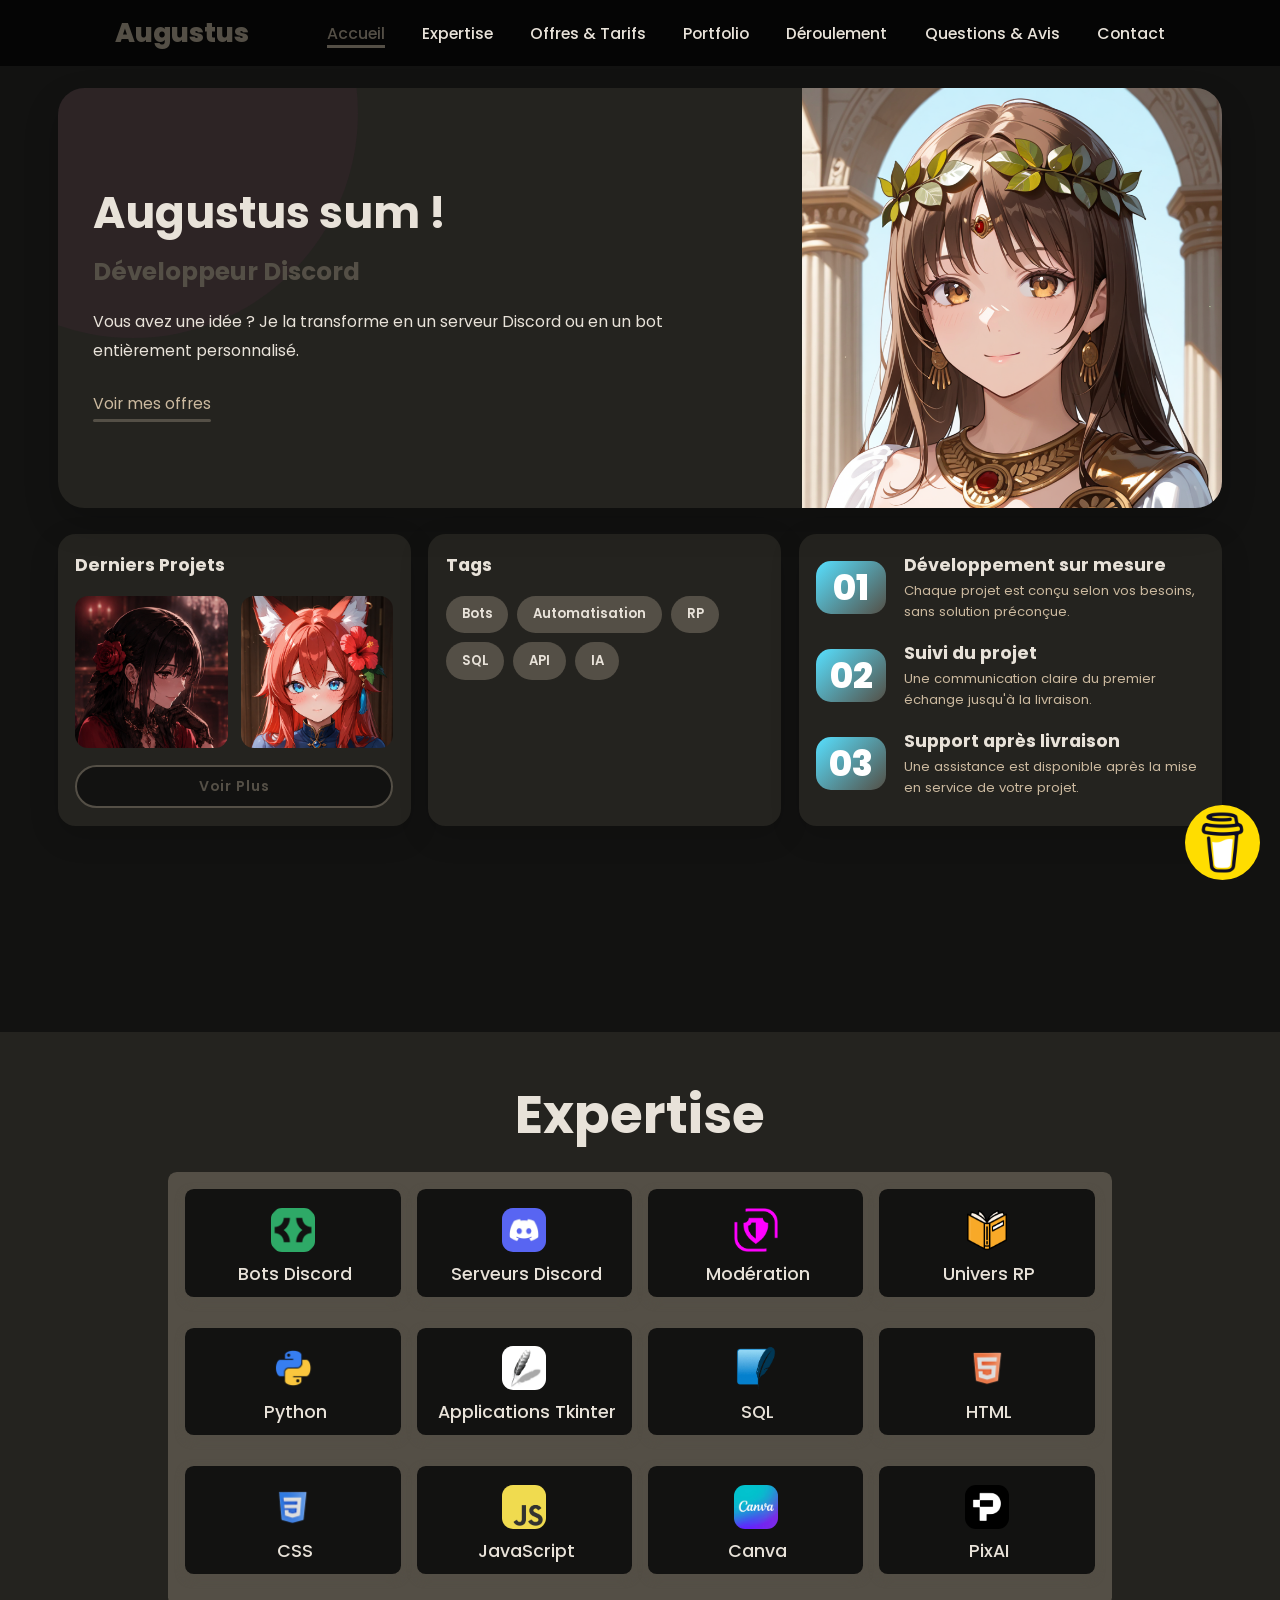
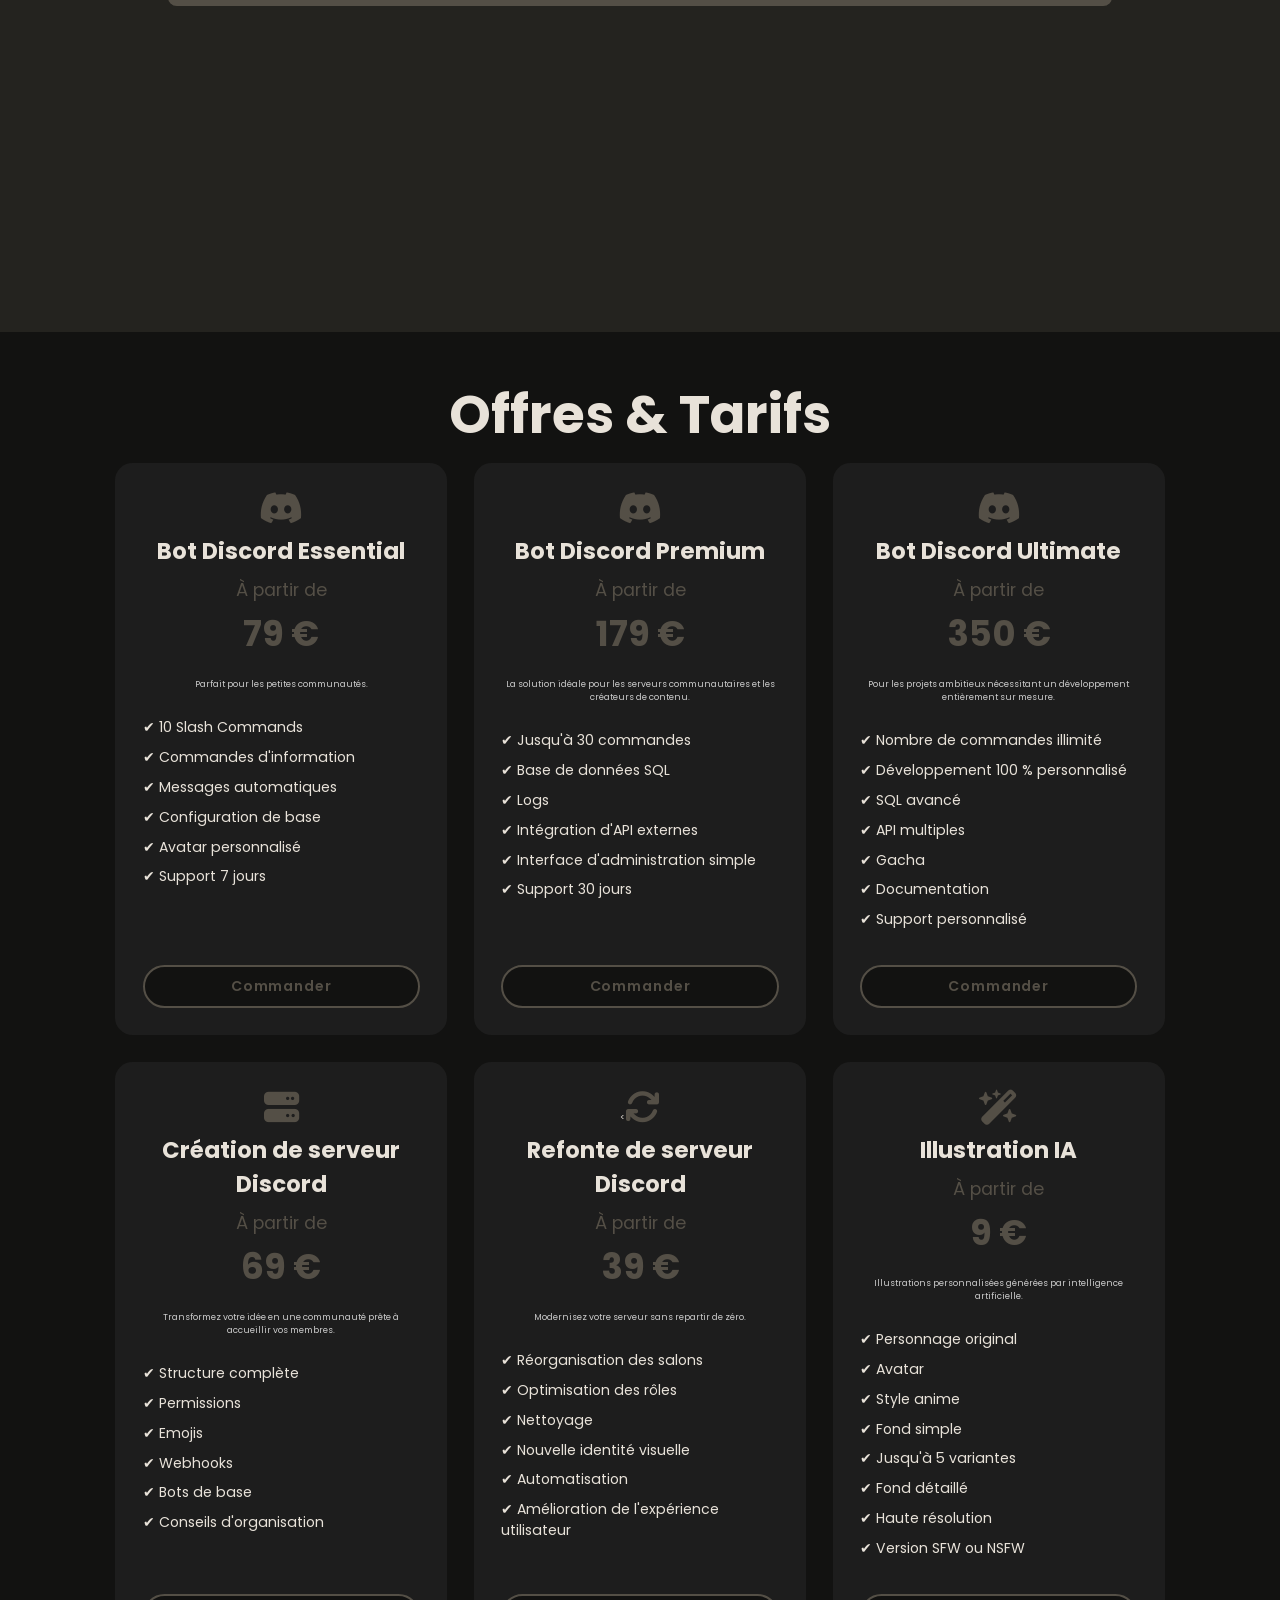
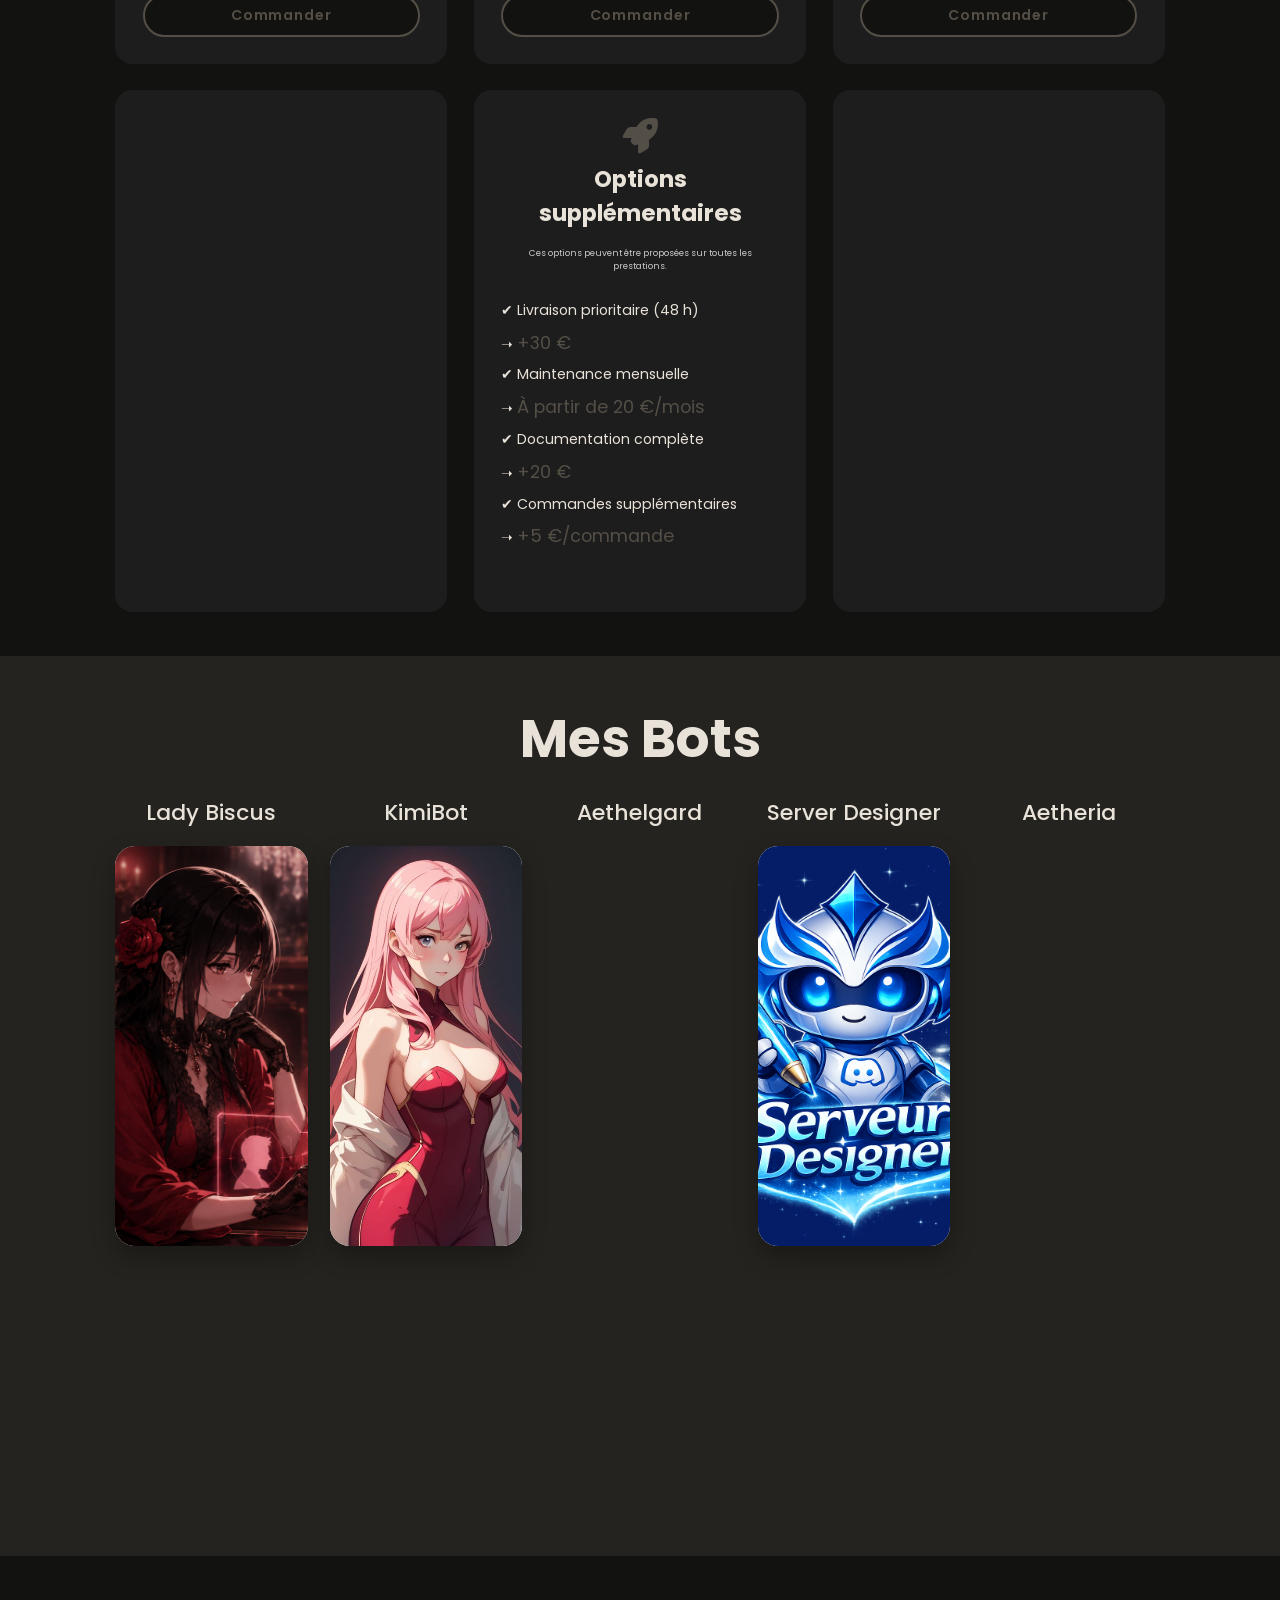
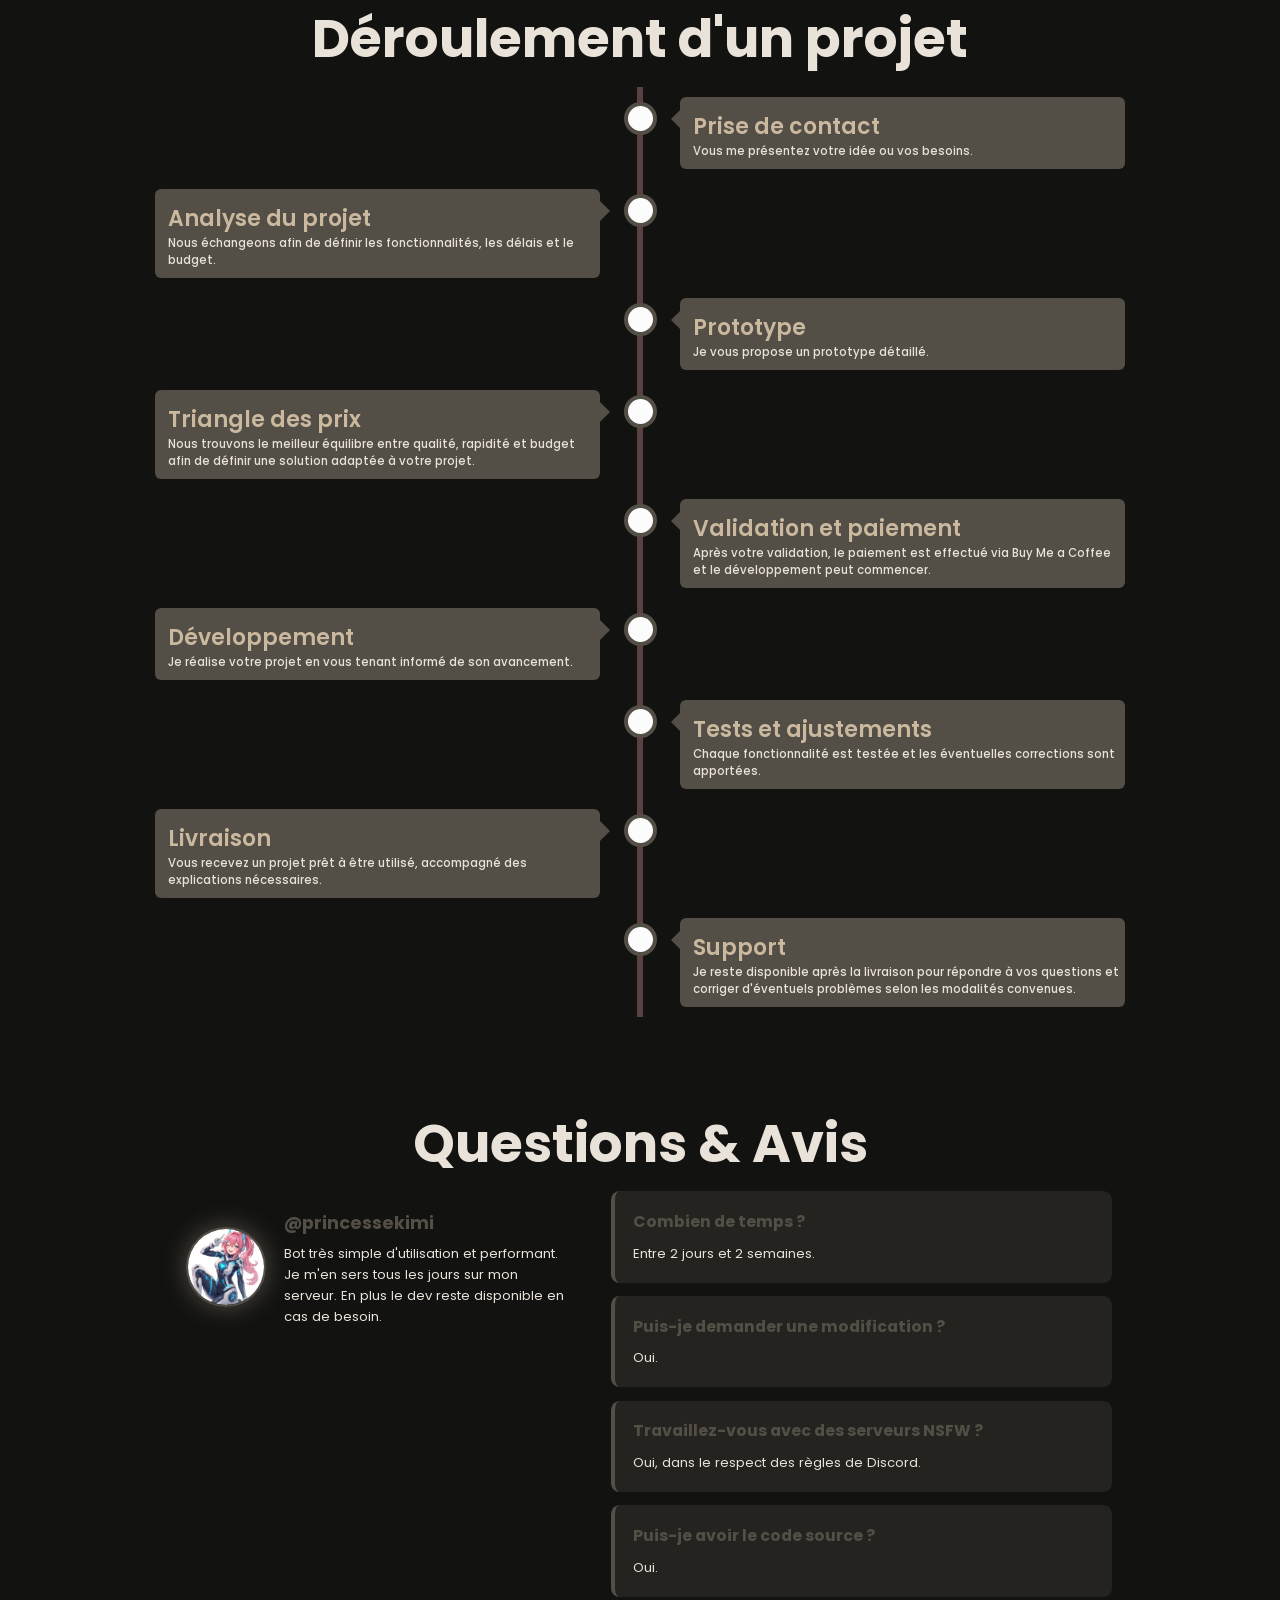
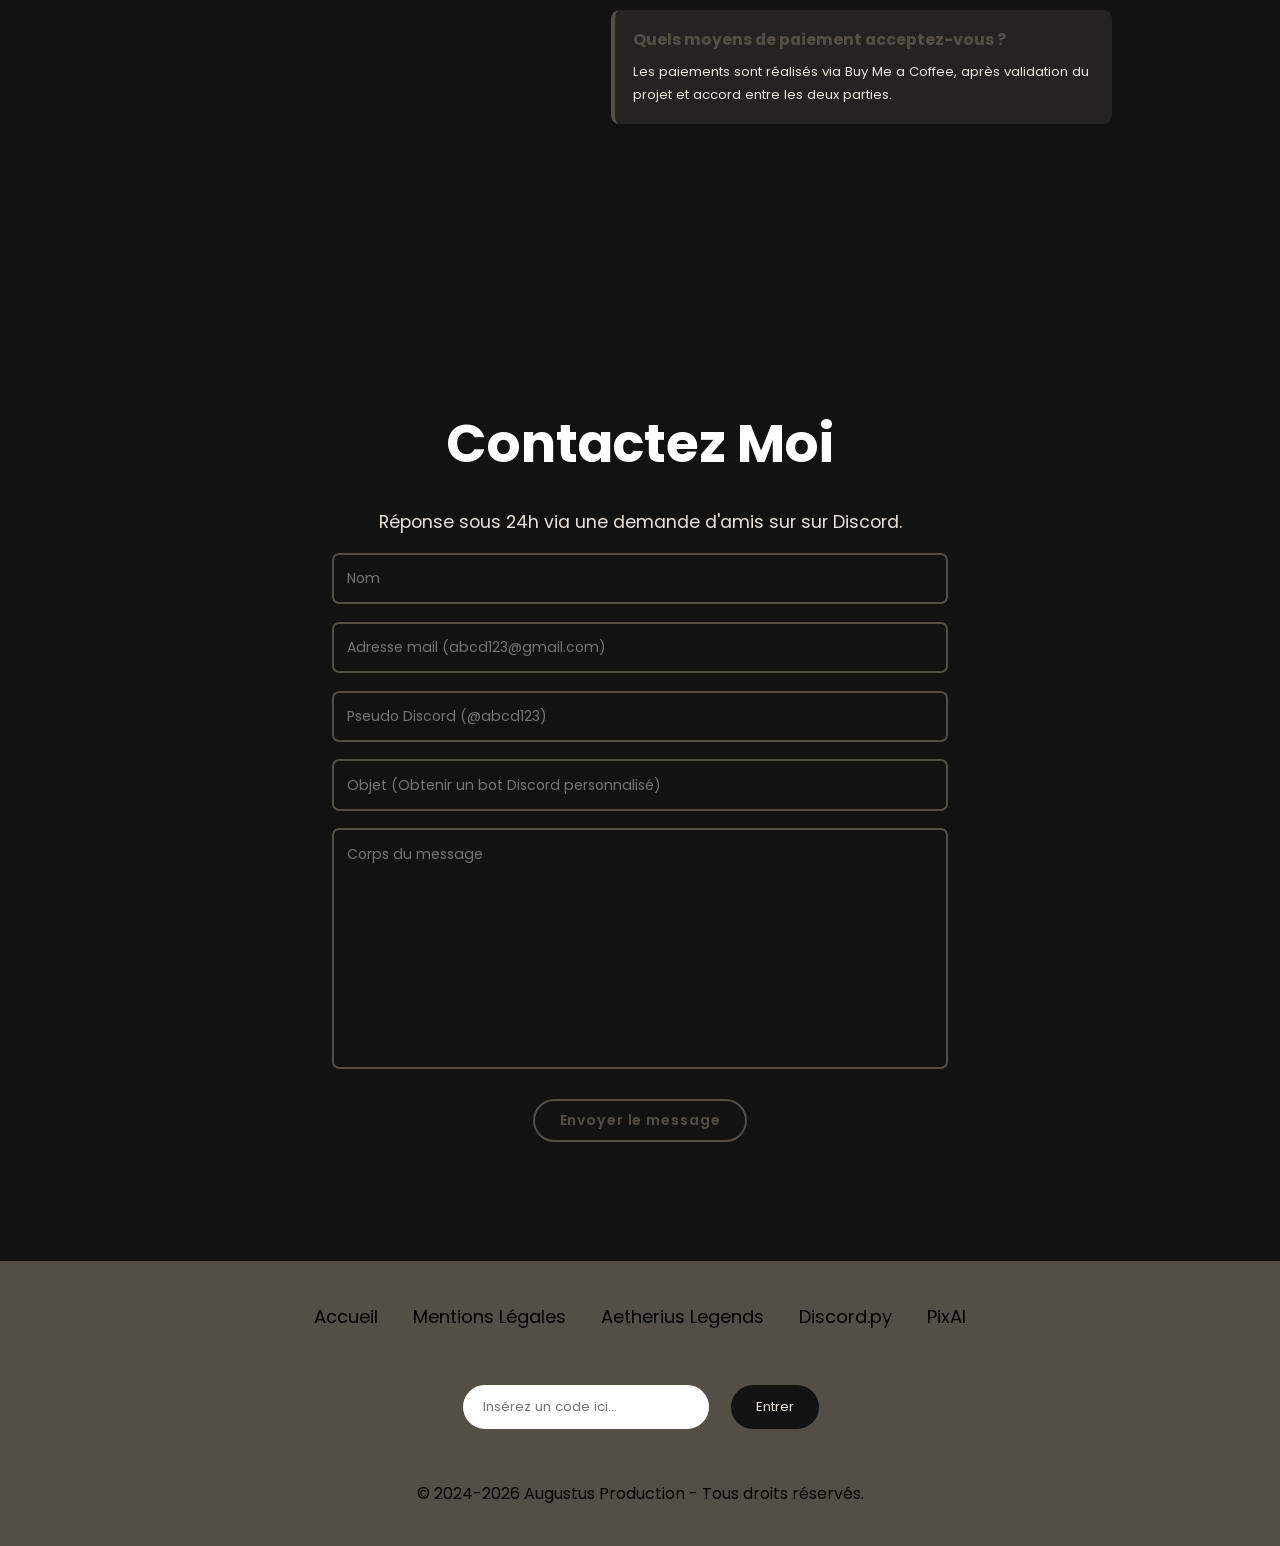
==== commit 1cd02f53: "Update index.html" ====
--- a/index.html
+++ b/index.html
@@ -10,7 +10,7 @@
         <meta name="theme-color" content="#692955">
 
         <link rel="stylesheet" href="css/style.css">
-        <link rel="website icon" type="png", href="img/logo.png"/>
+        <link rel="website icon" type="png" href="img/logo.png"/>
         <link rel="preconnect" href="https://fonts.googleapis.com">
         <link rel="preconnect" href="https://fonts.gstatic.com" crossorigin>
         <link href="https://fonts.googleapis.com/css2?family=Montserrat:ital,wght@0,100..900;1,100..900&display=swap" rel="stylesheet">
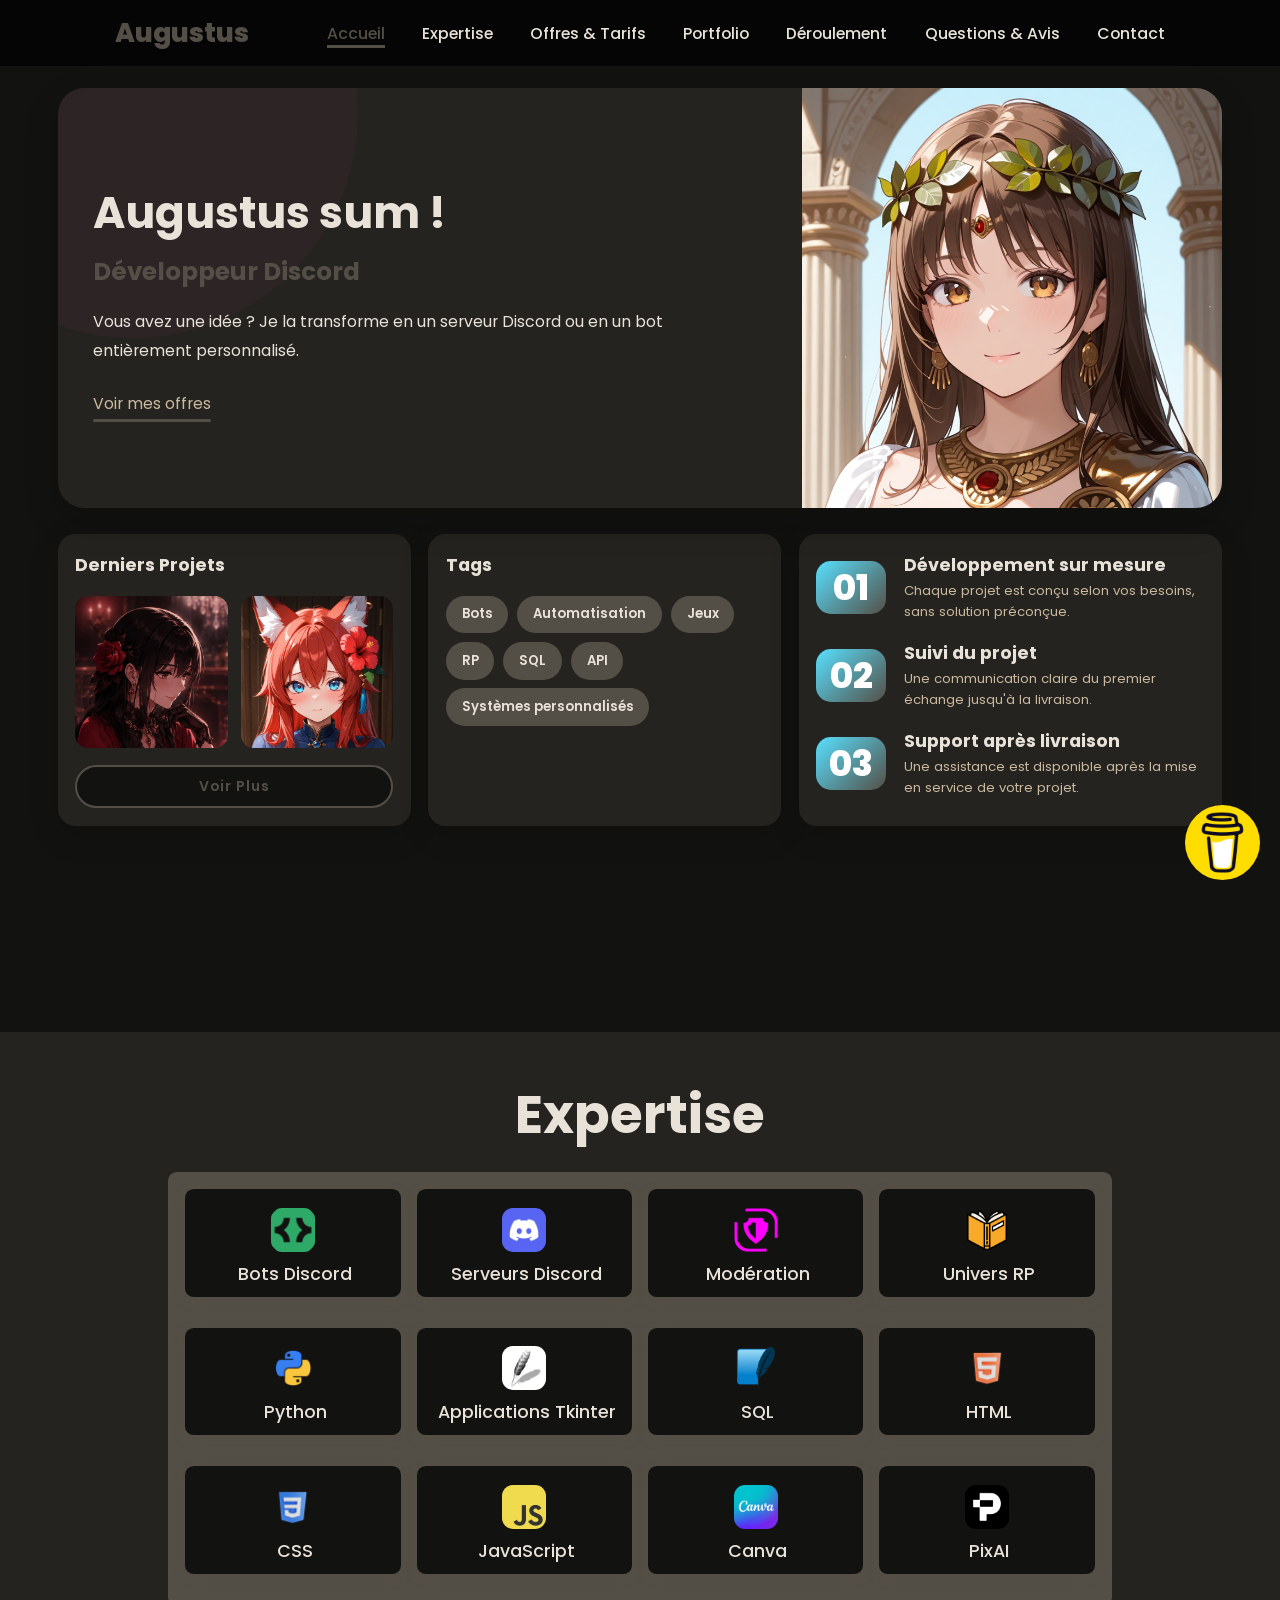
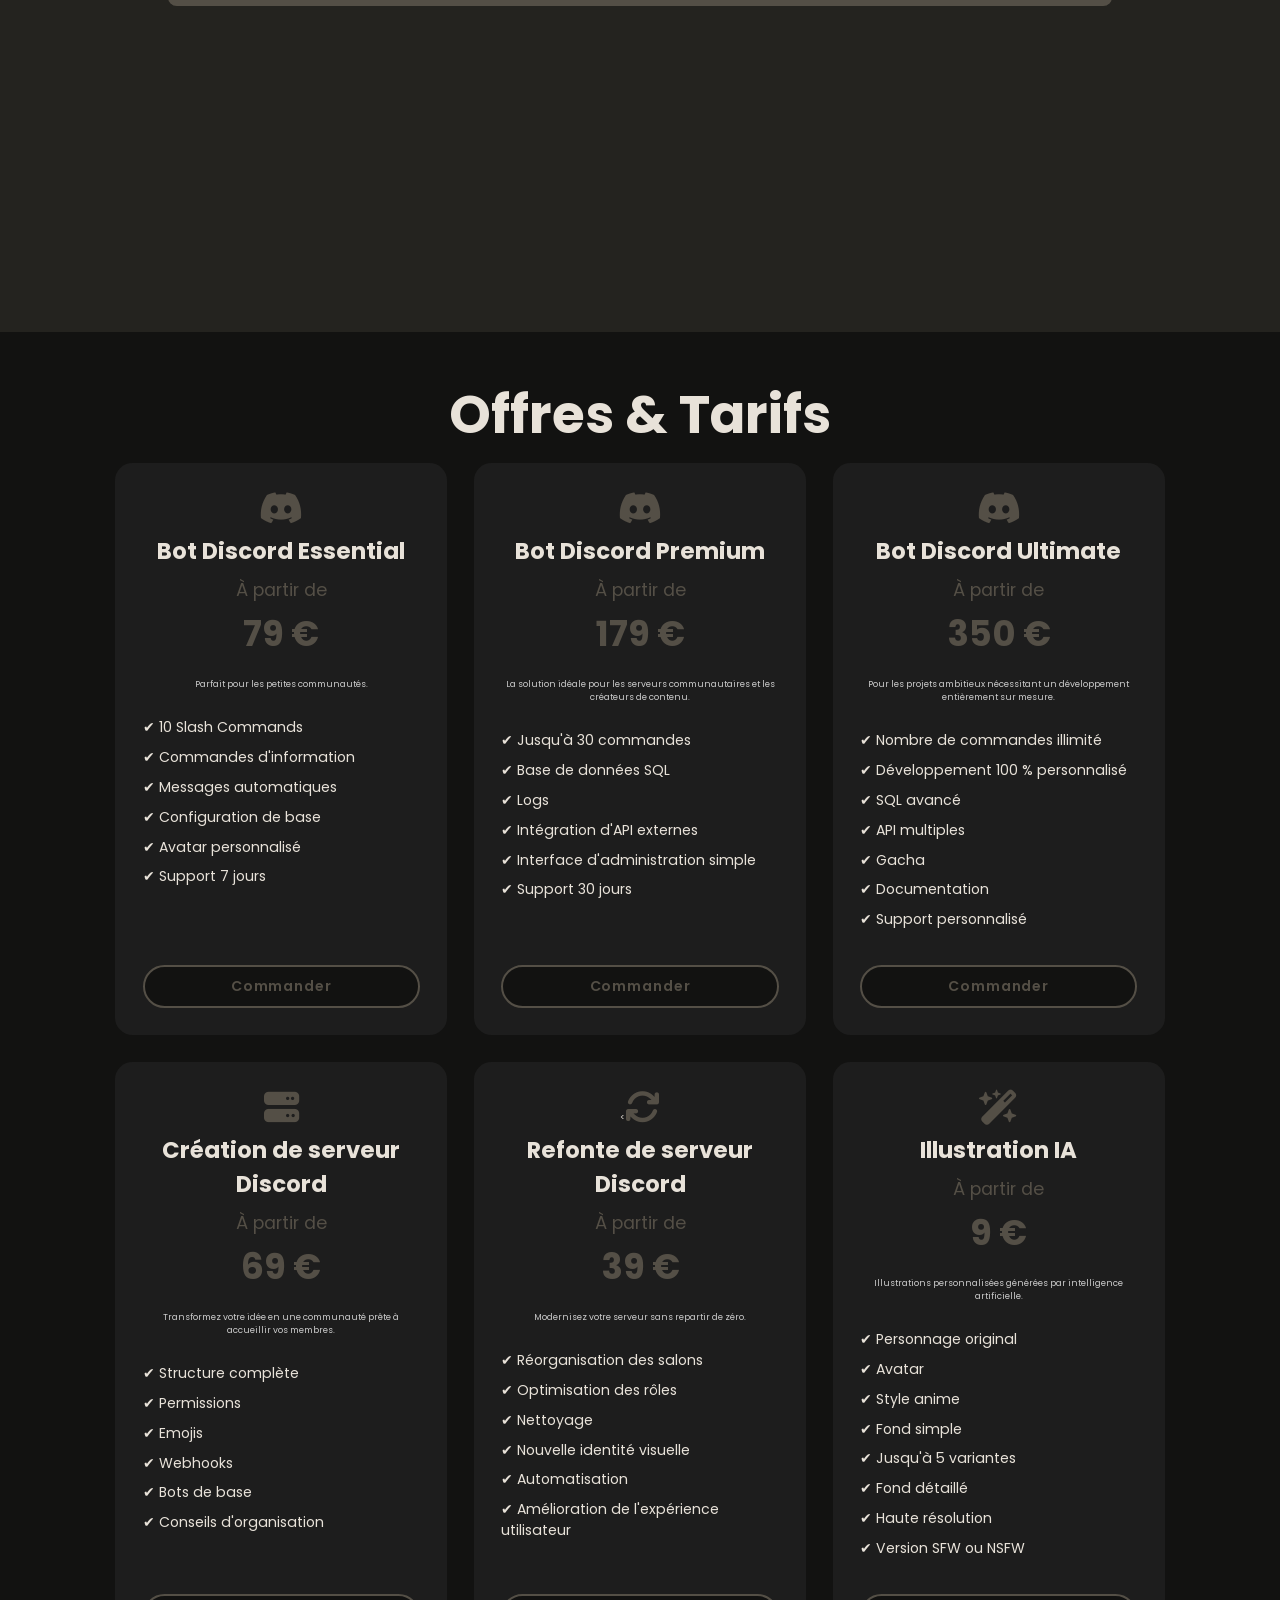
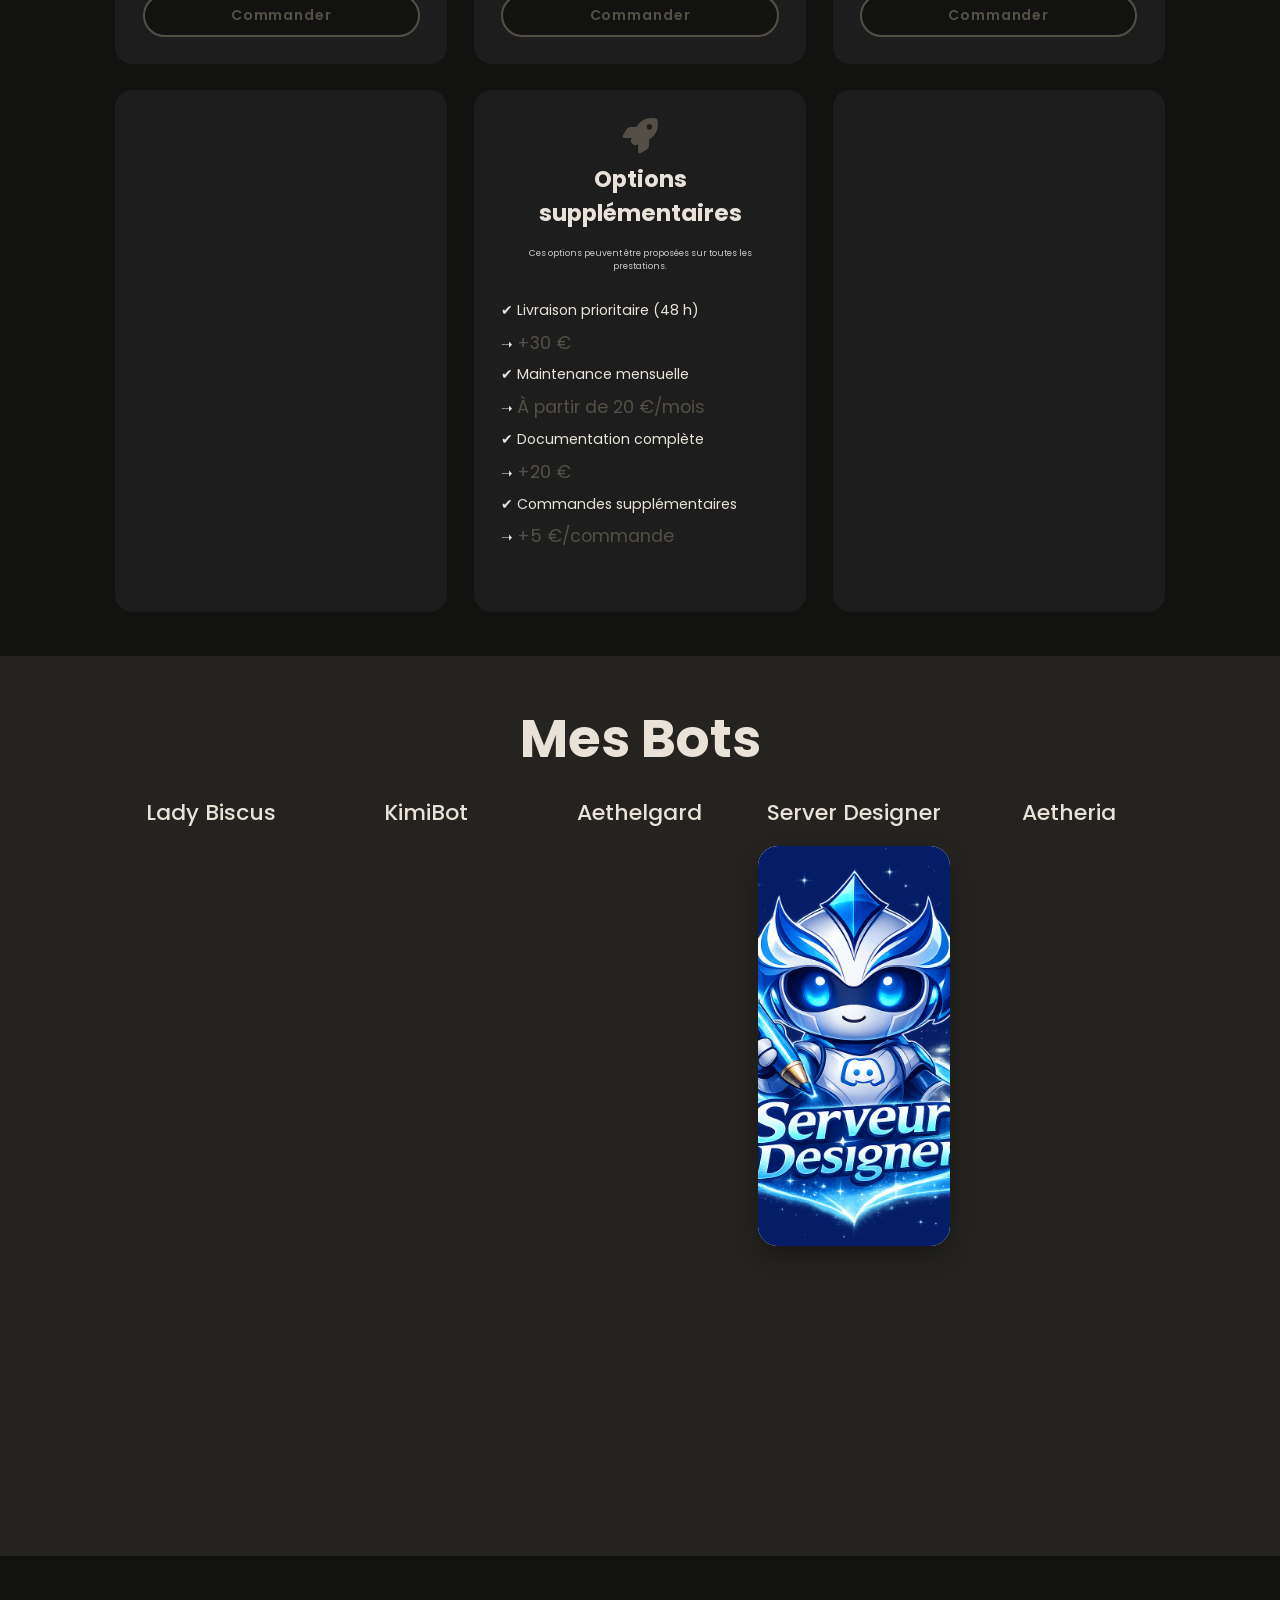
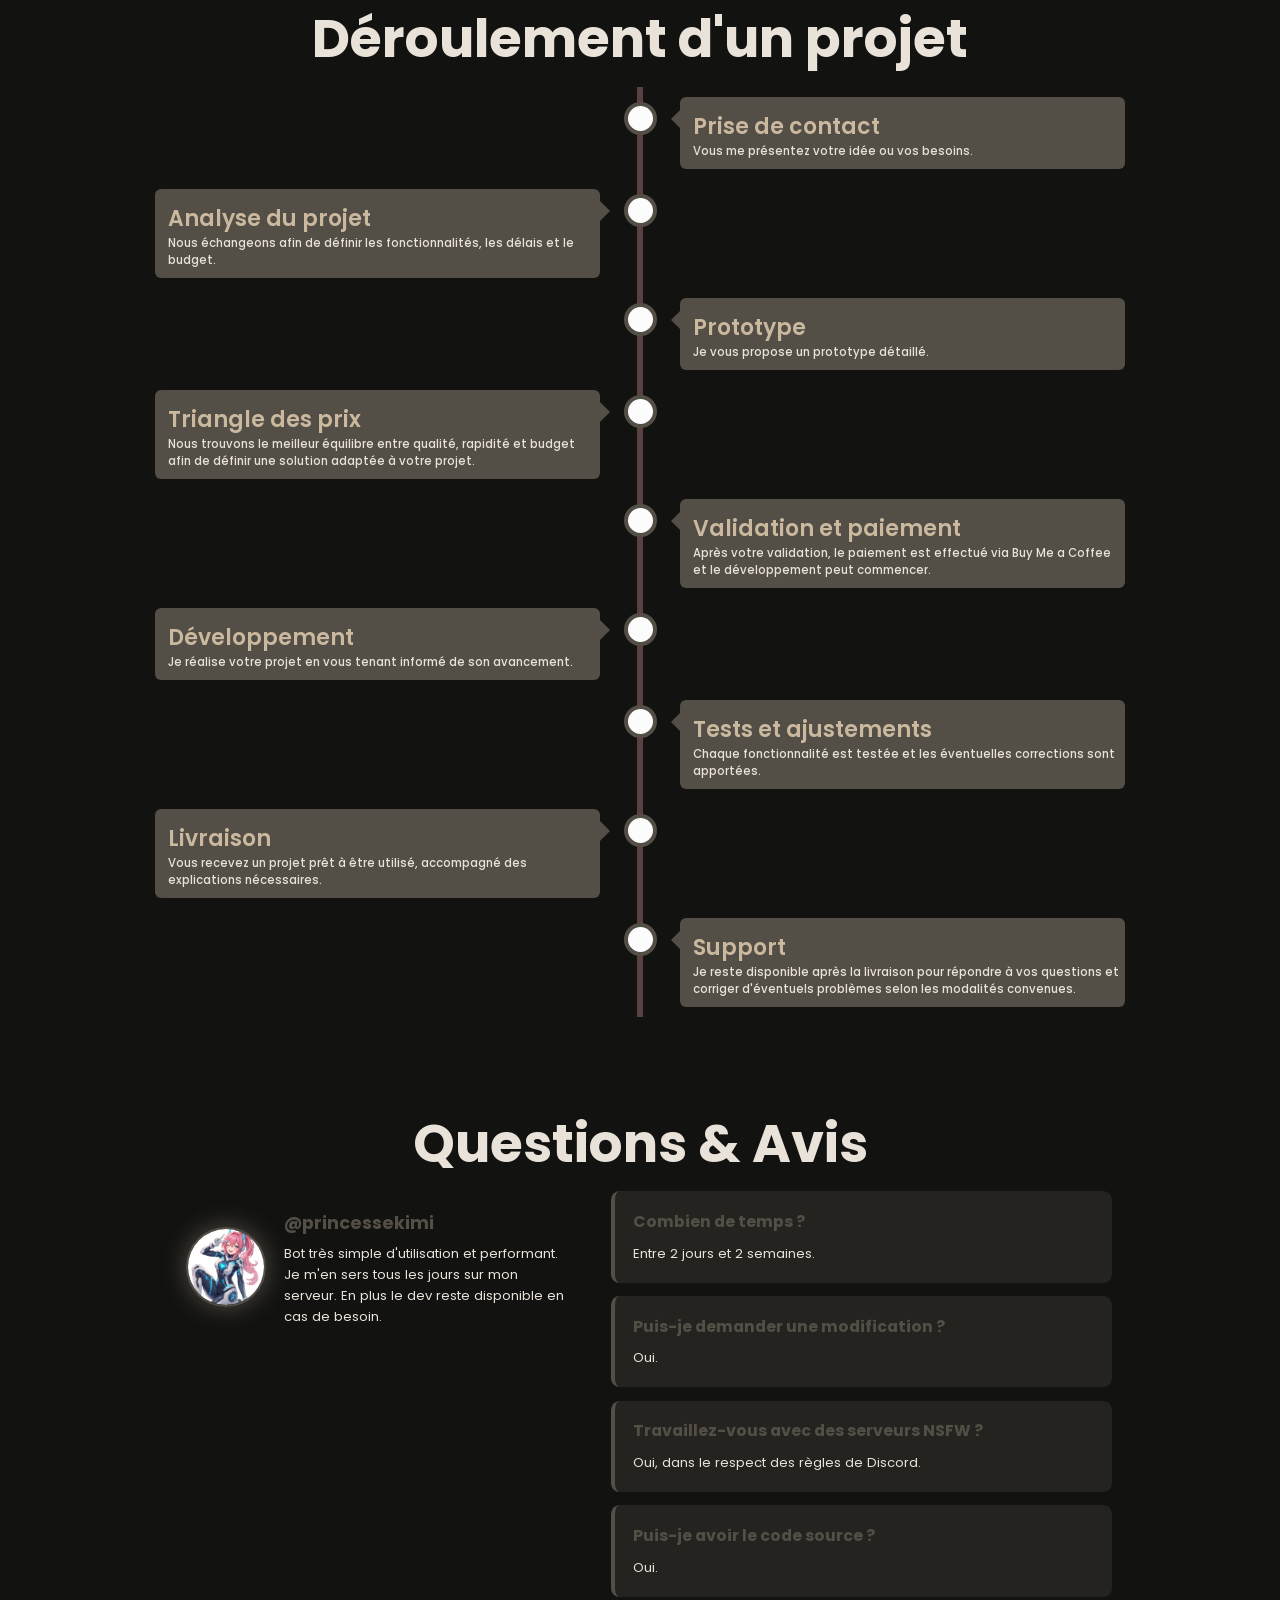
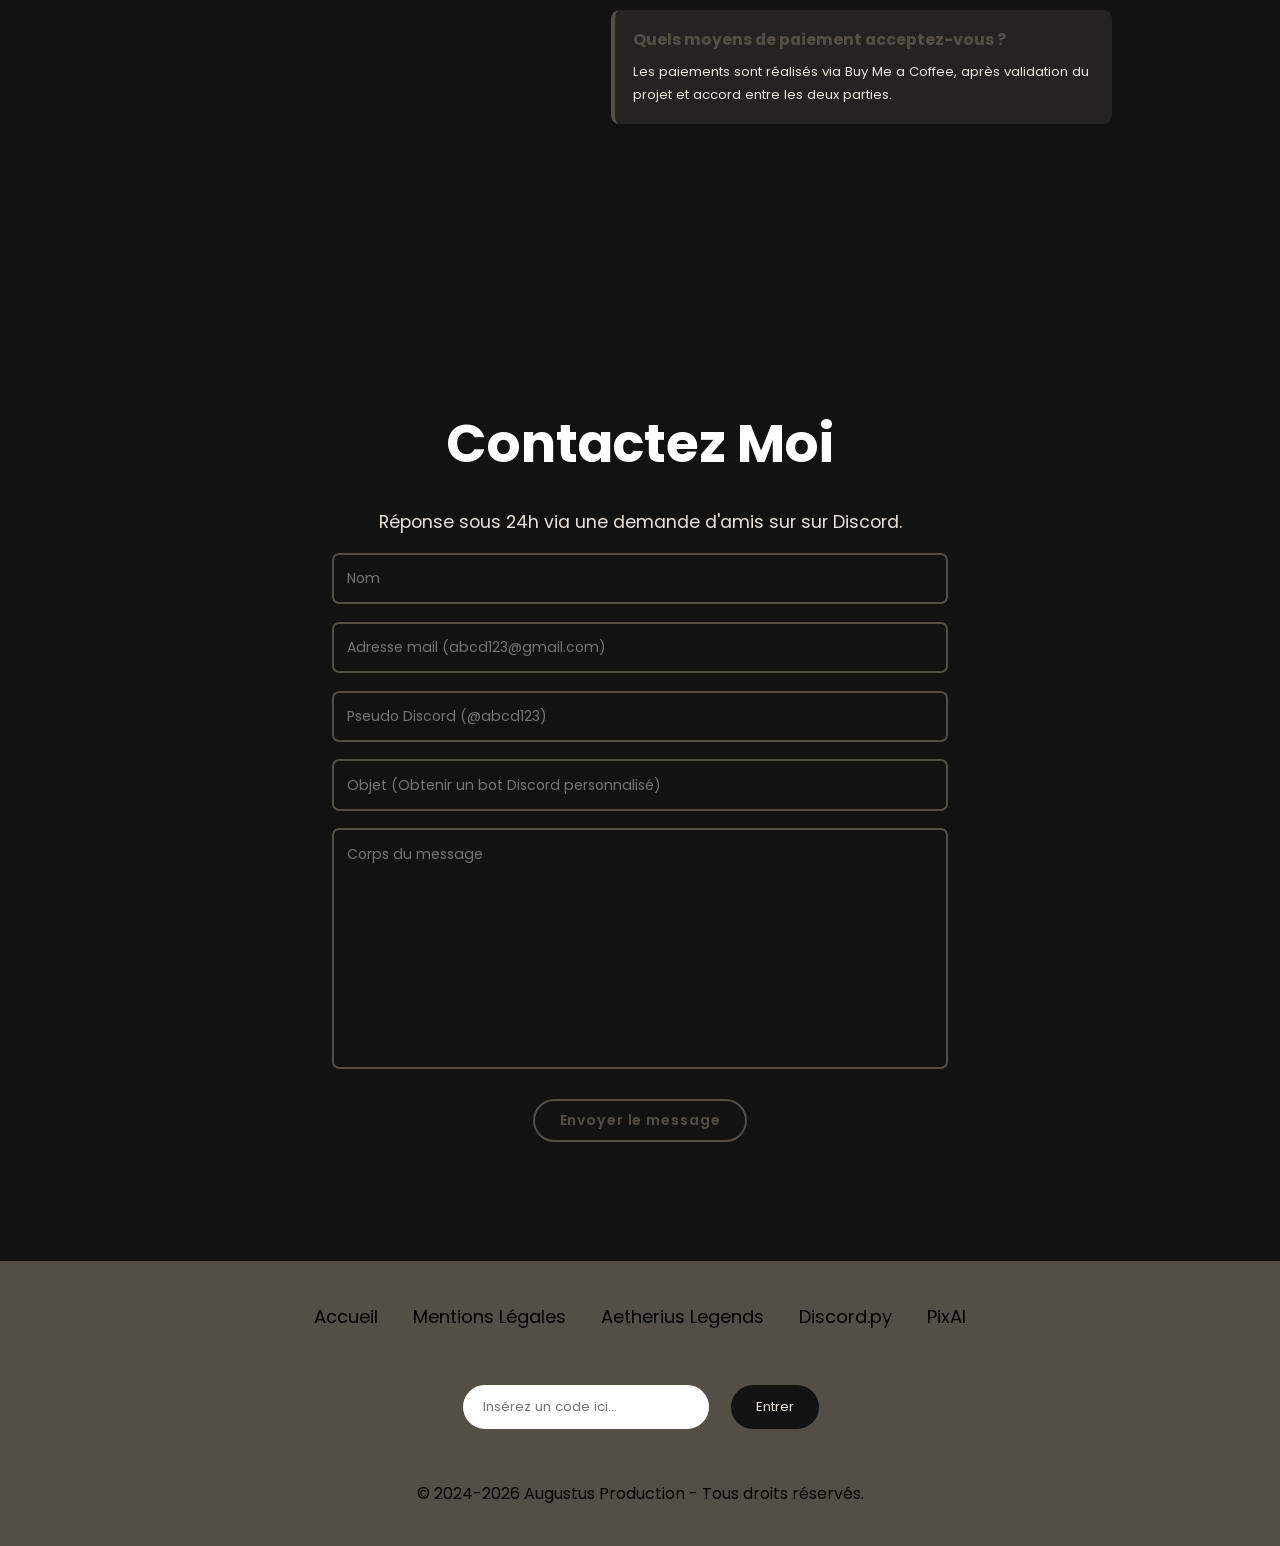
==== commit 57d406d1: "Update index.html" ====
--- a/index.html
+++ b/index.html
@@ -73,10 +73,11 @@
                     <div class="chips">
                         <span>Bots</span>
                         <span>Automatisation</span>
+                        <span>Jeux</span>
                         <span>RP</span>
                         <span>SQL</span>
                         <span>API</span>
-                        <span>IA</span>
+                        <span>Systèmes personnalisés</span>
                     </div>
                 </div>
                 <div class="droite">
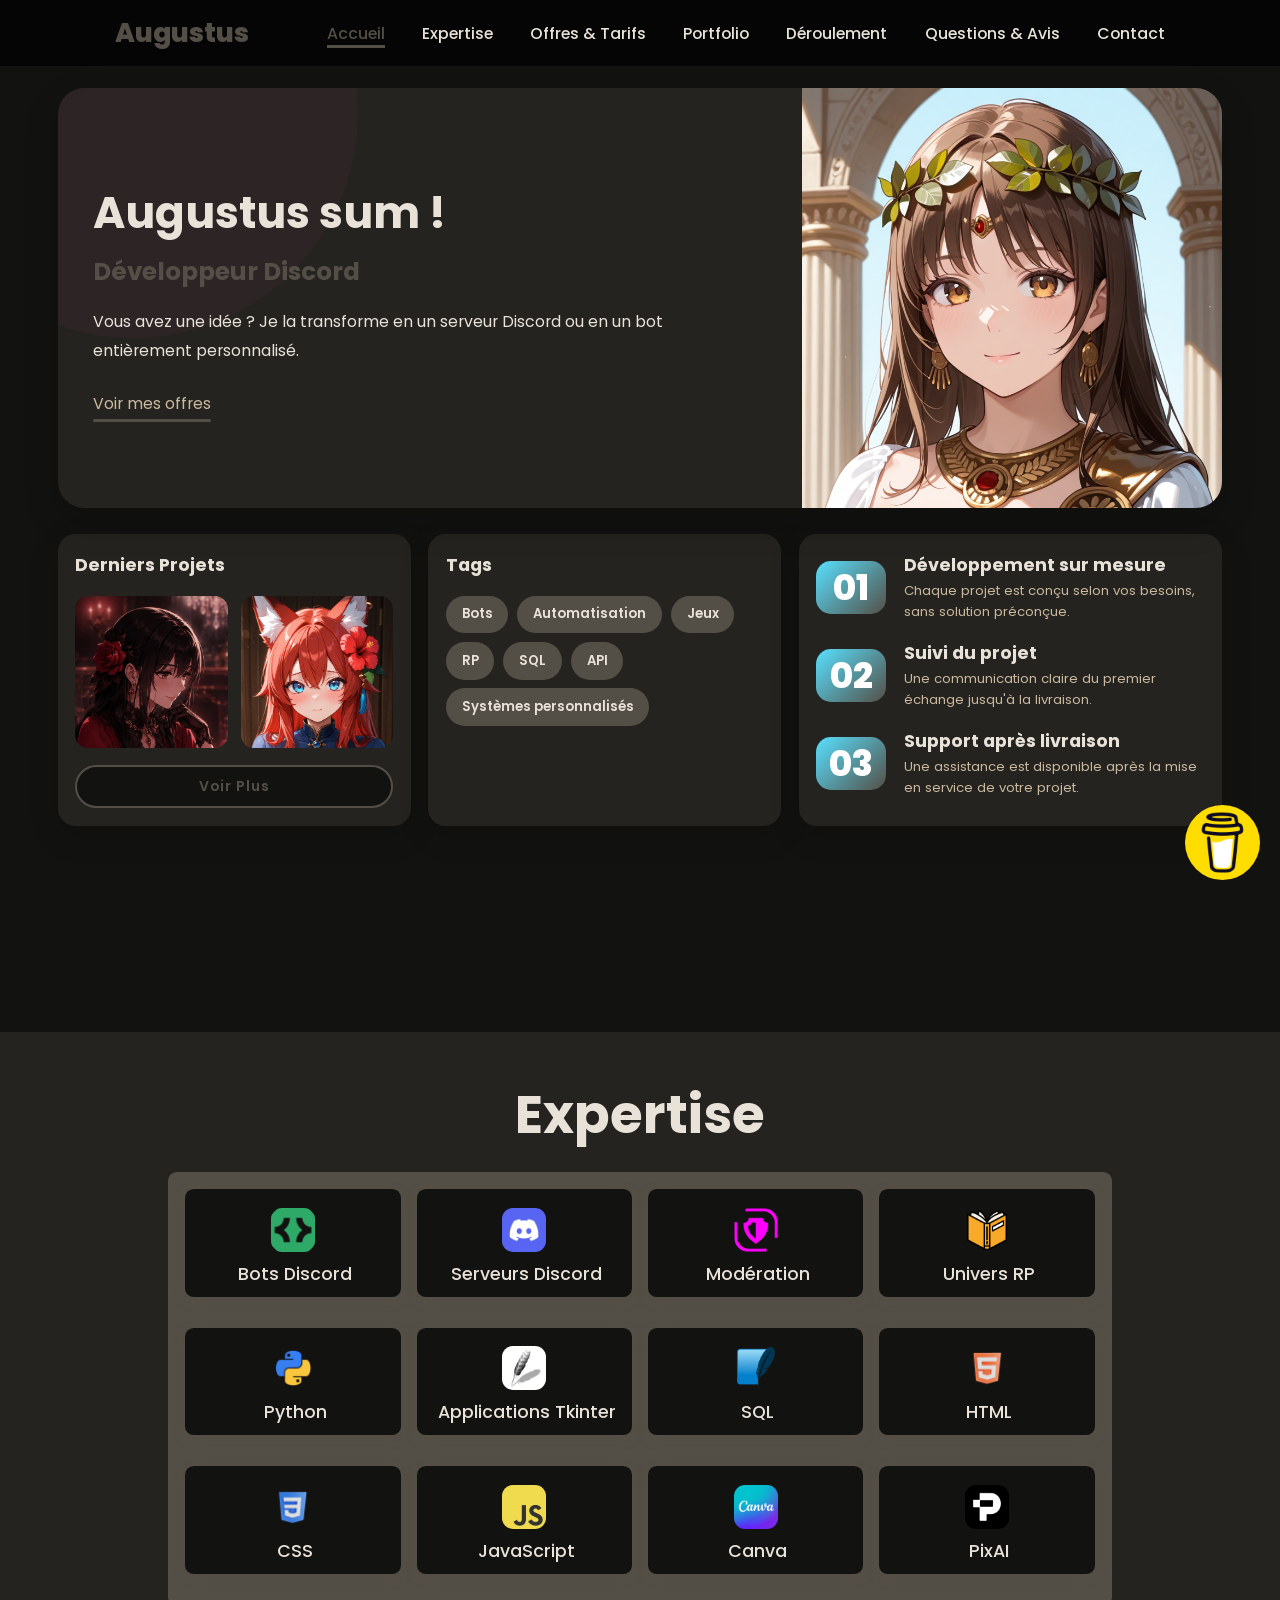
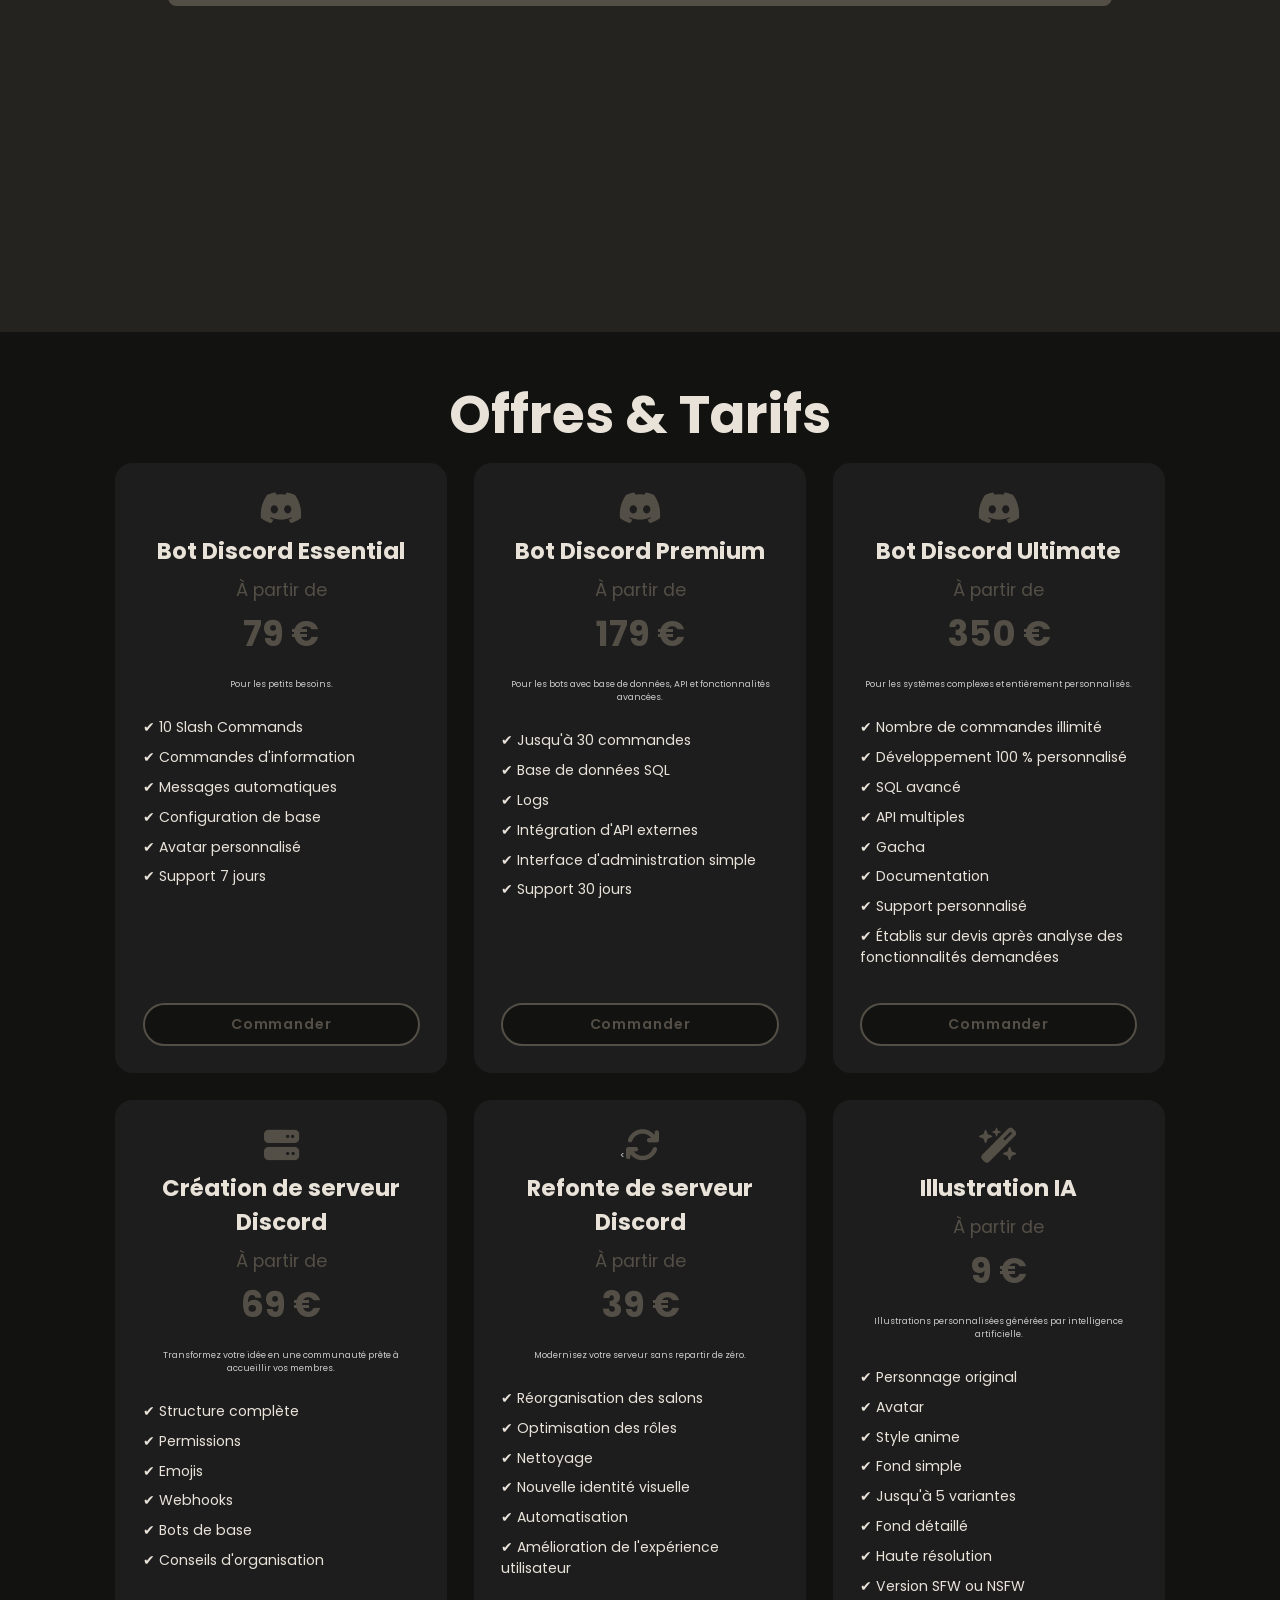
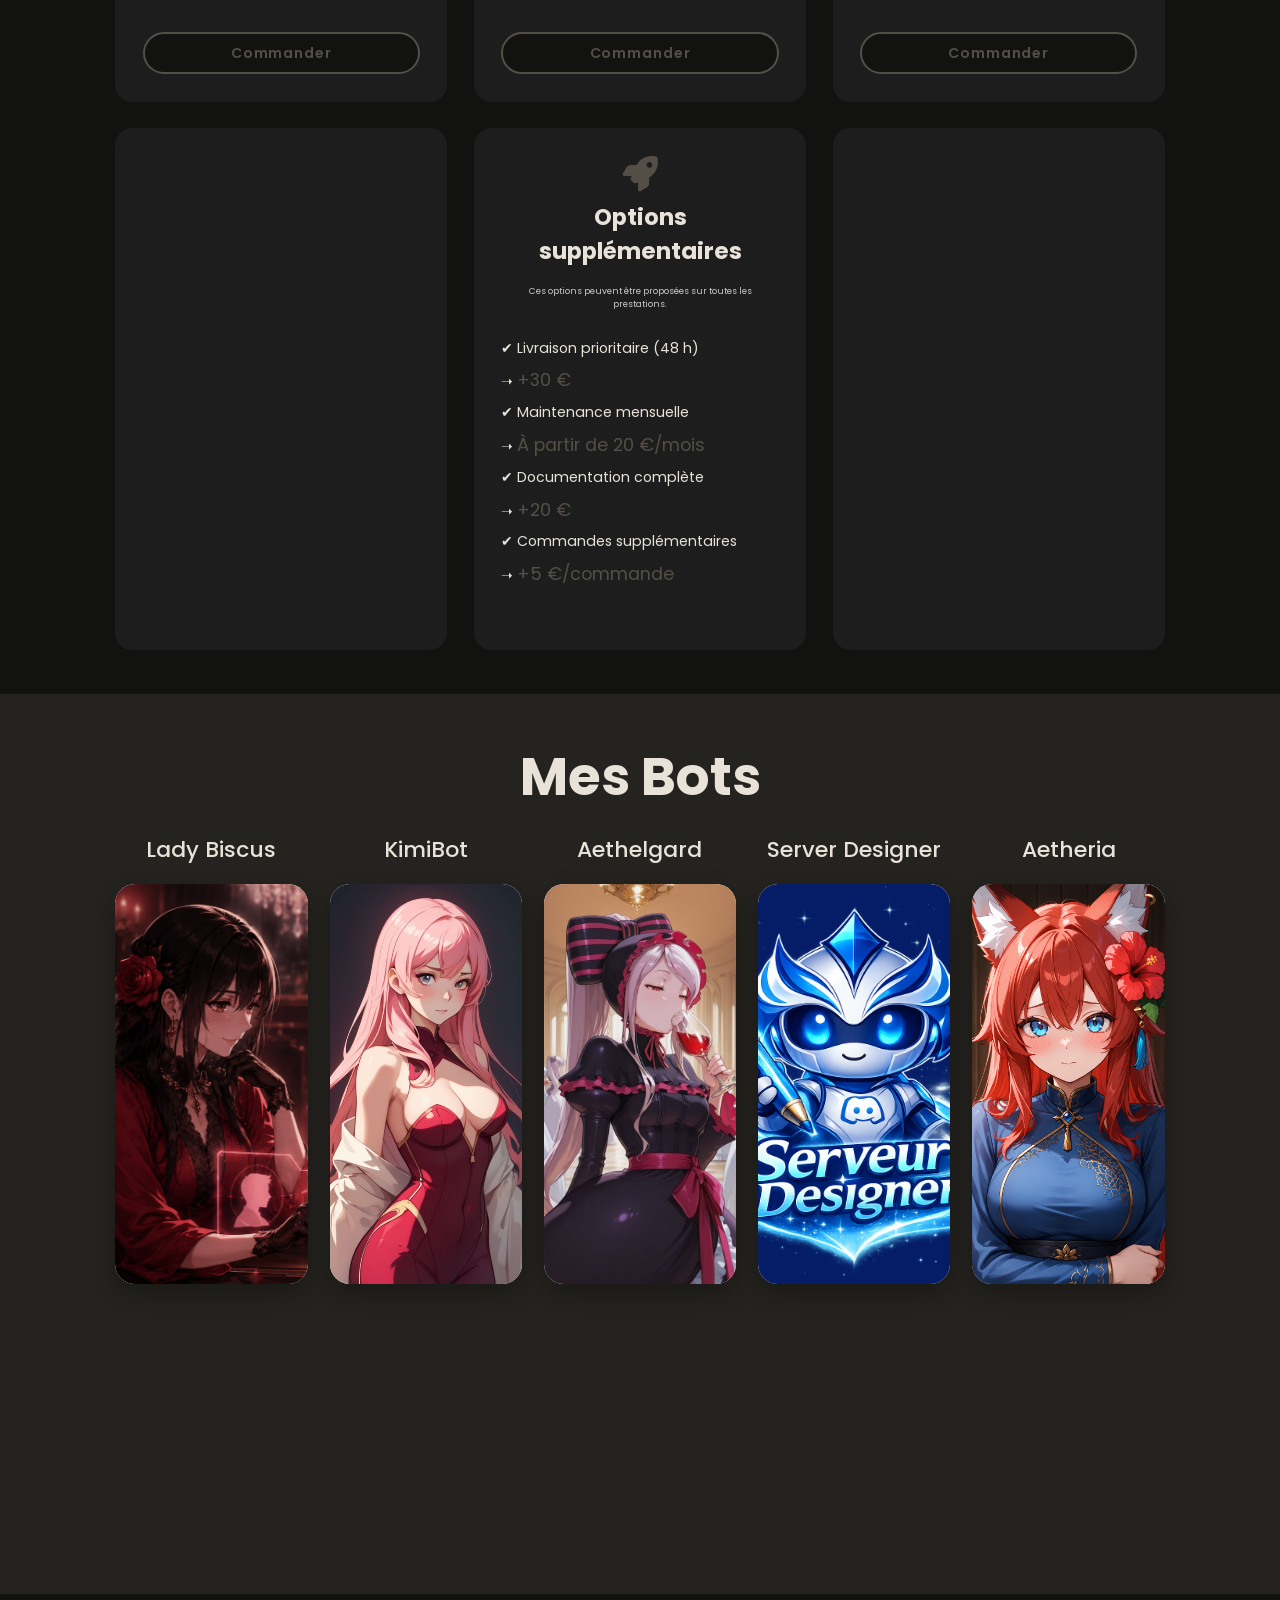
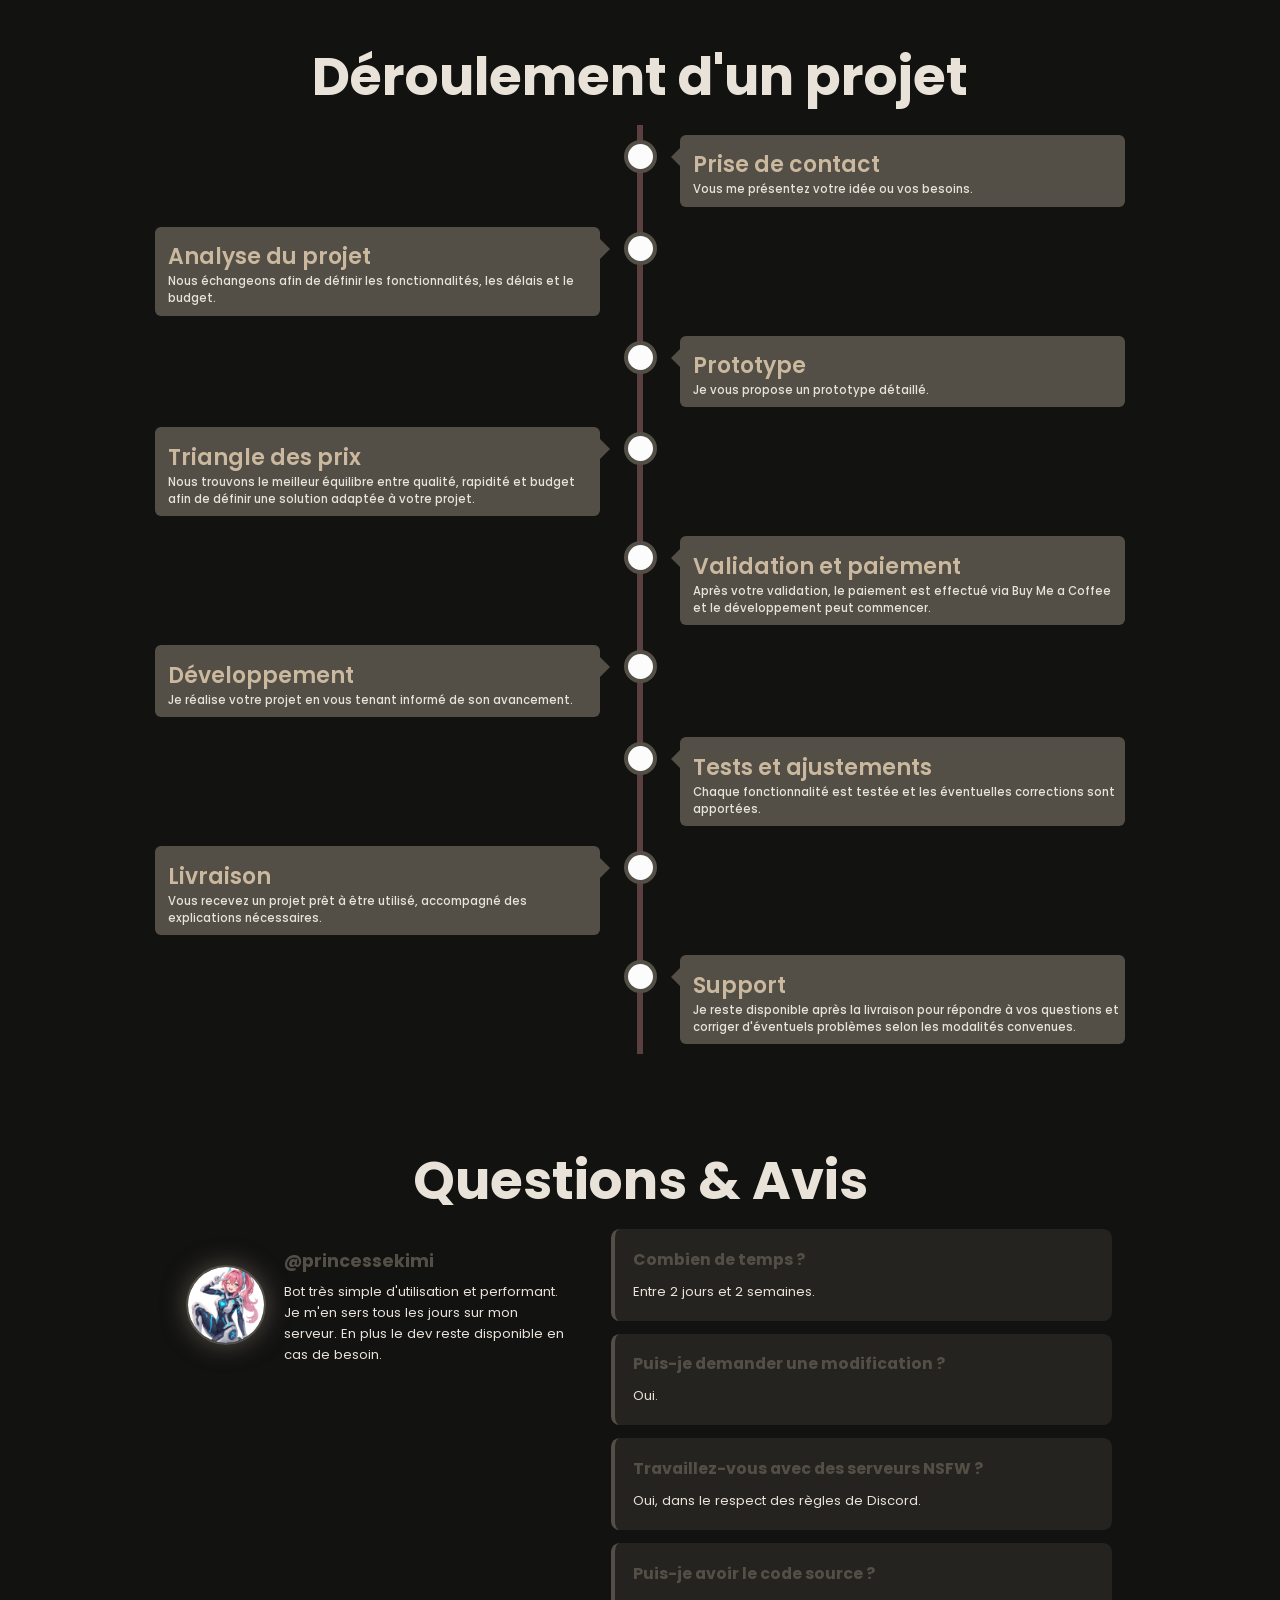
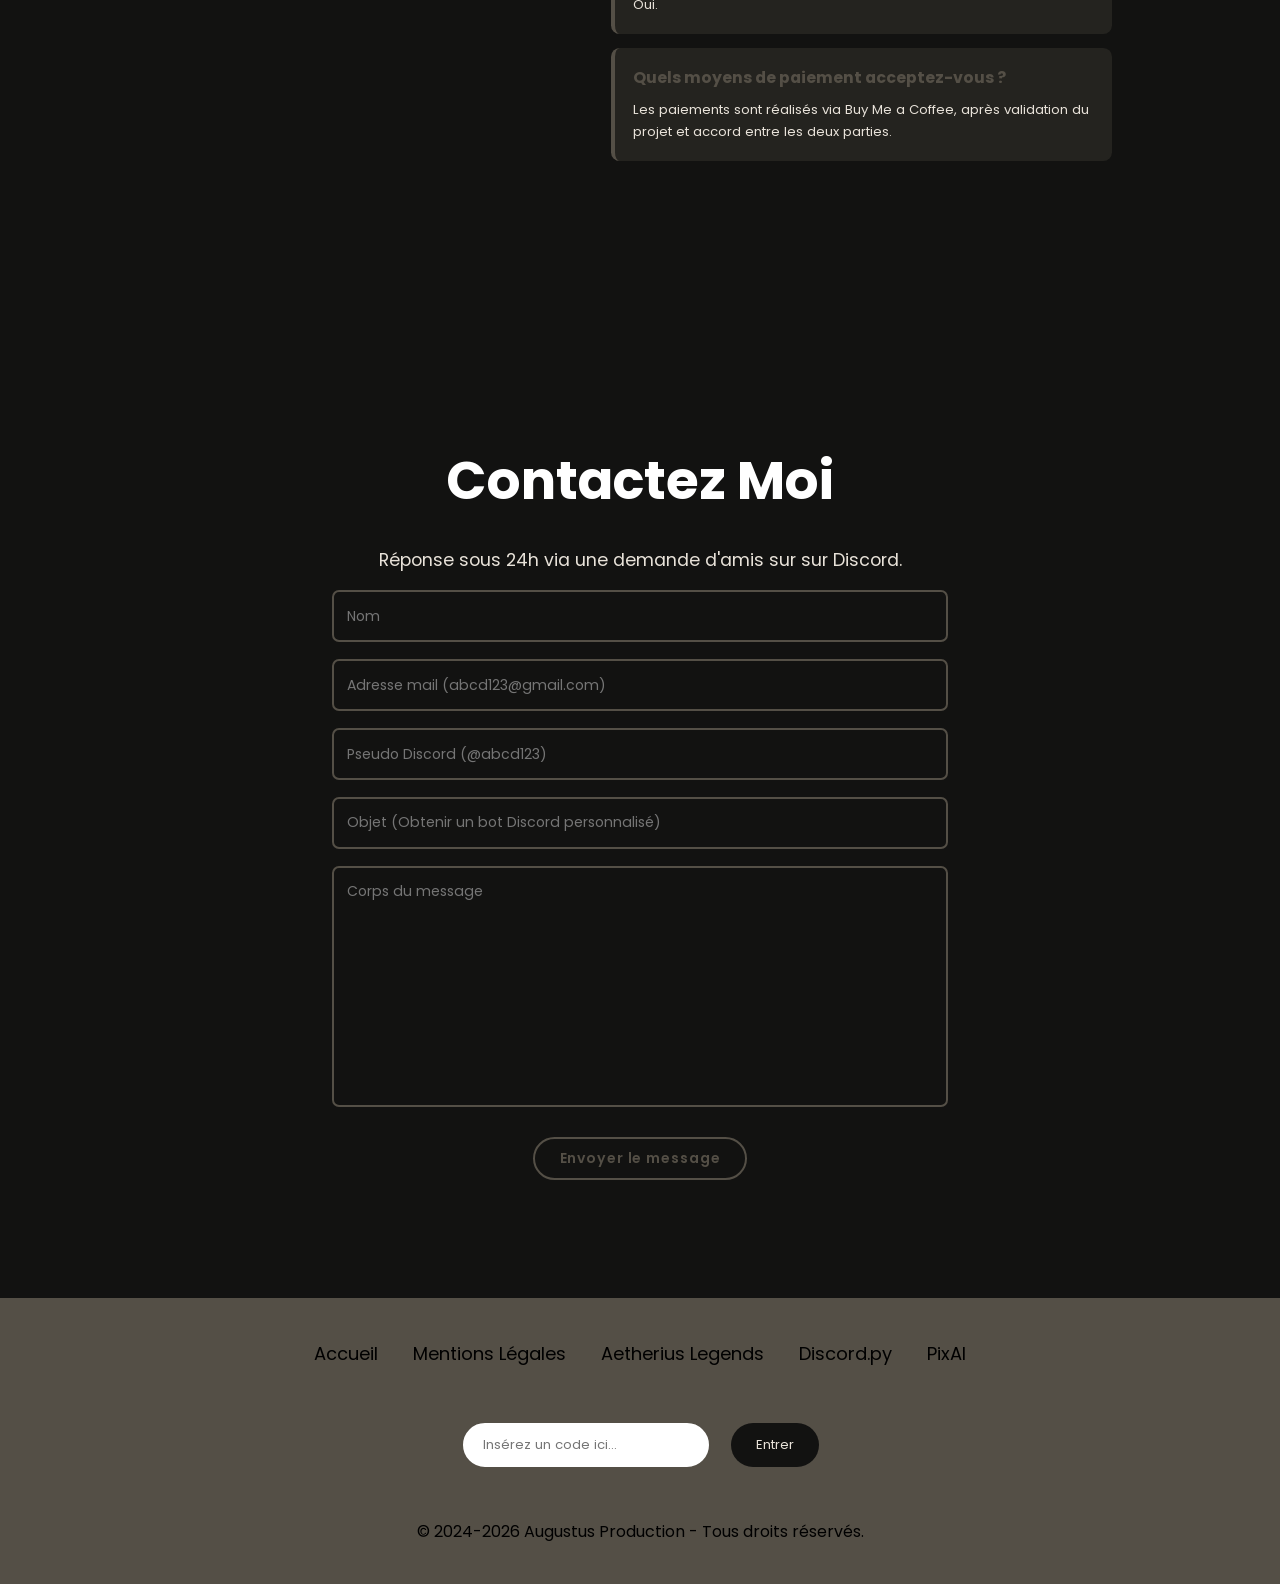
==== commit 41e7fc24: "Update index.html" ====
--- a/index.html
+++ b/index.html
@@ -164,7 +164,7 @@
                         <span>À partir de</span>
                         <h2>79 €</h2>
                     </div>
-                    <p class="description">Parfait pour les petites communautés.</p>
+                    <p class="description">Pour les petits besoins.</p>
                     <ul>
                         <li>✔ 10 Slash Commands</li>
                         <li>✔ Commandes d'information</li>
@@ -182,7 +182,7 @@
                         <span>À partir de</span>
                         <h2>179 €</h2>
                     </div>
-                    <p class="description">La solution idéale pour les serveurs communautaires et les créateurs de contenu.</p>
+                    <p class="description">Pour les bots avec base de données, API et fonctionnalités avancées.</p>
                     <ul>
                         <li>✔ Jusqu'à 30 commandes</li>
                         <li>✔ Base de données SQL</li>
@@ -200,7 +200,7 @@
                         <span>À partir de</span>
                         <h2>350 €</h2>
                     </div>
-                    <p class="description">Pour les projets ambitieux nécessitant un développement entièrement sur mesure.</p>
+                    <p class="description">Pour les systèmes complexes et entièrement personnalisés.</p>
                     <ul>
                         <li>✔ Nombre de commandes illimité</li>
                         <li>✔ Développement 100 % personnalisé</li>
@@ -209,6 +209,7 @@
                         <li>✔ Gacha</li>
                         <li>✔ Documentation</li>
                         <li>✔ Support personnalisé</li>
+                        <li>✔ Établis sur devis après analyse des fonctionnalités demandées</li>
                     </ul>
                     <a href="#contact" class="btn">Commander</a>
                 </div>
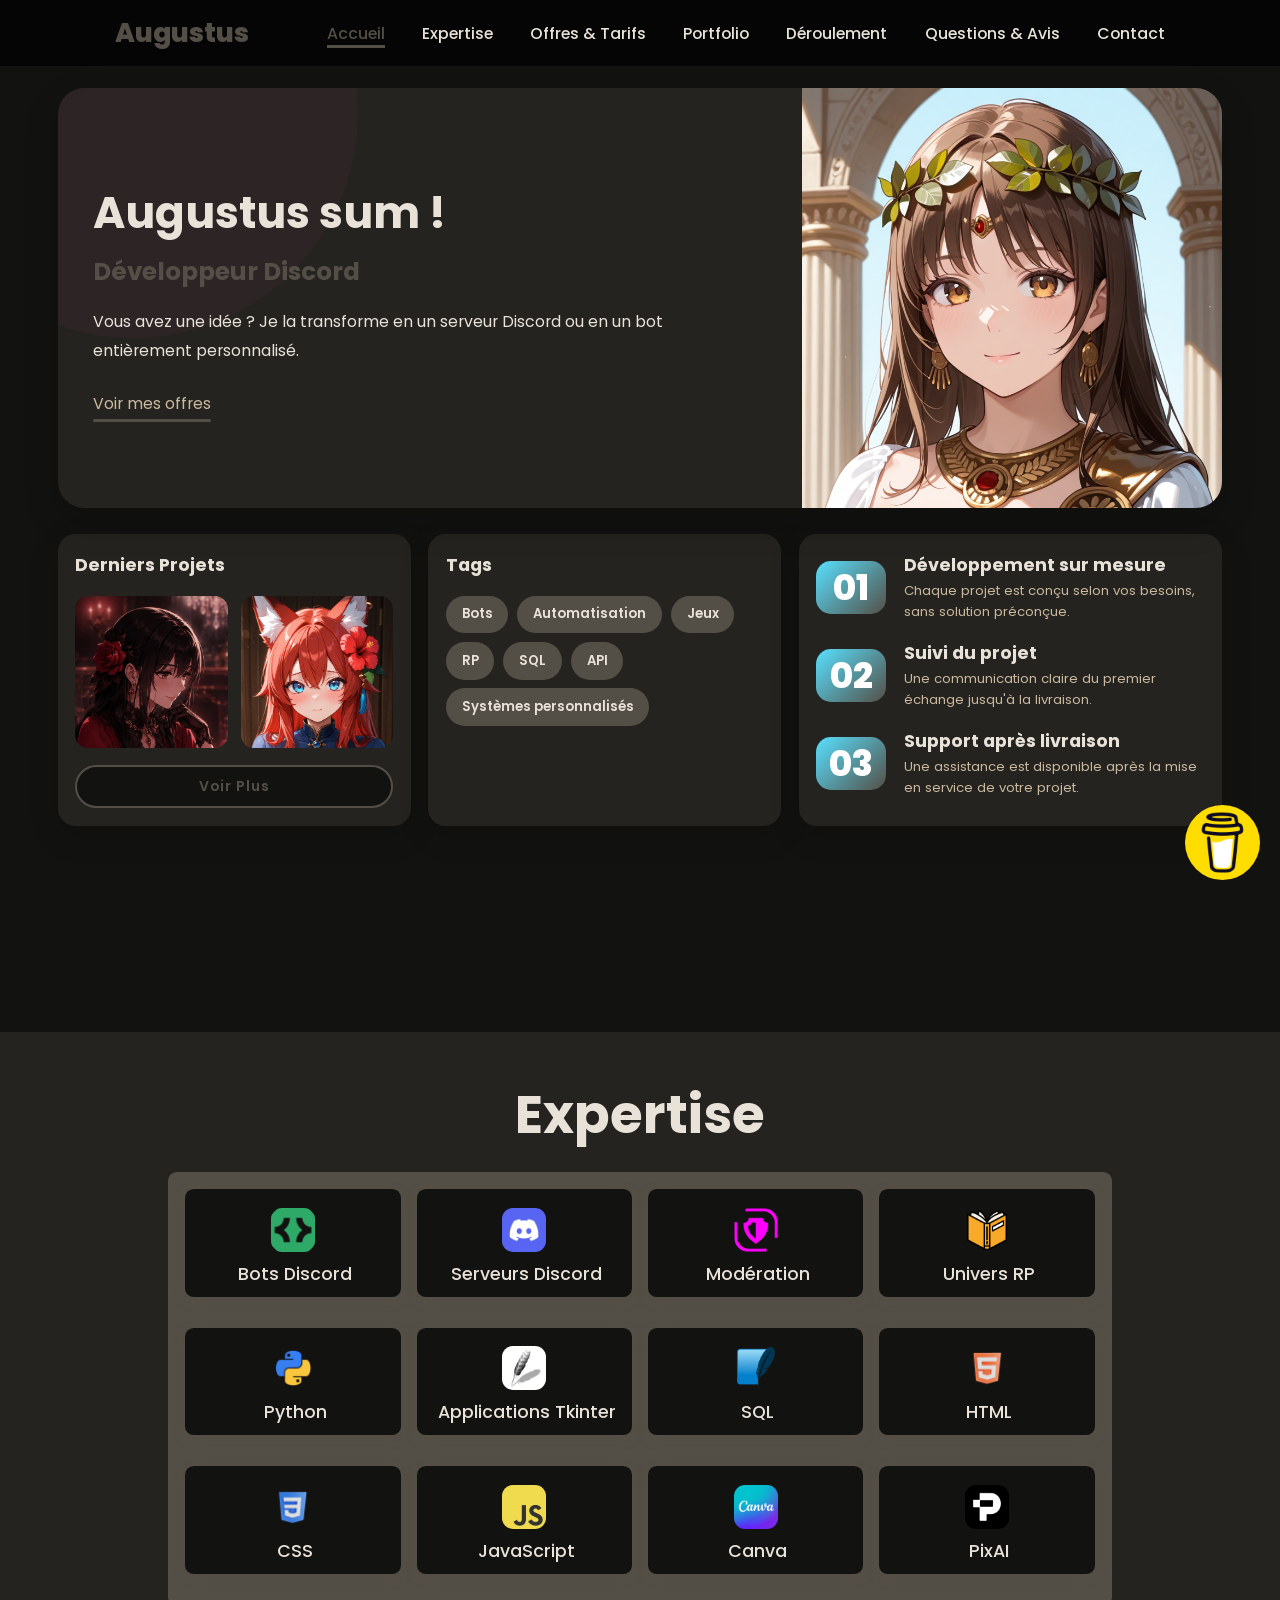
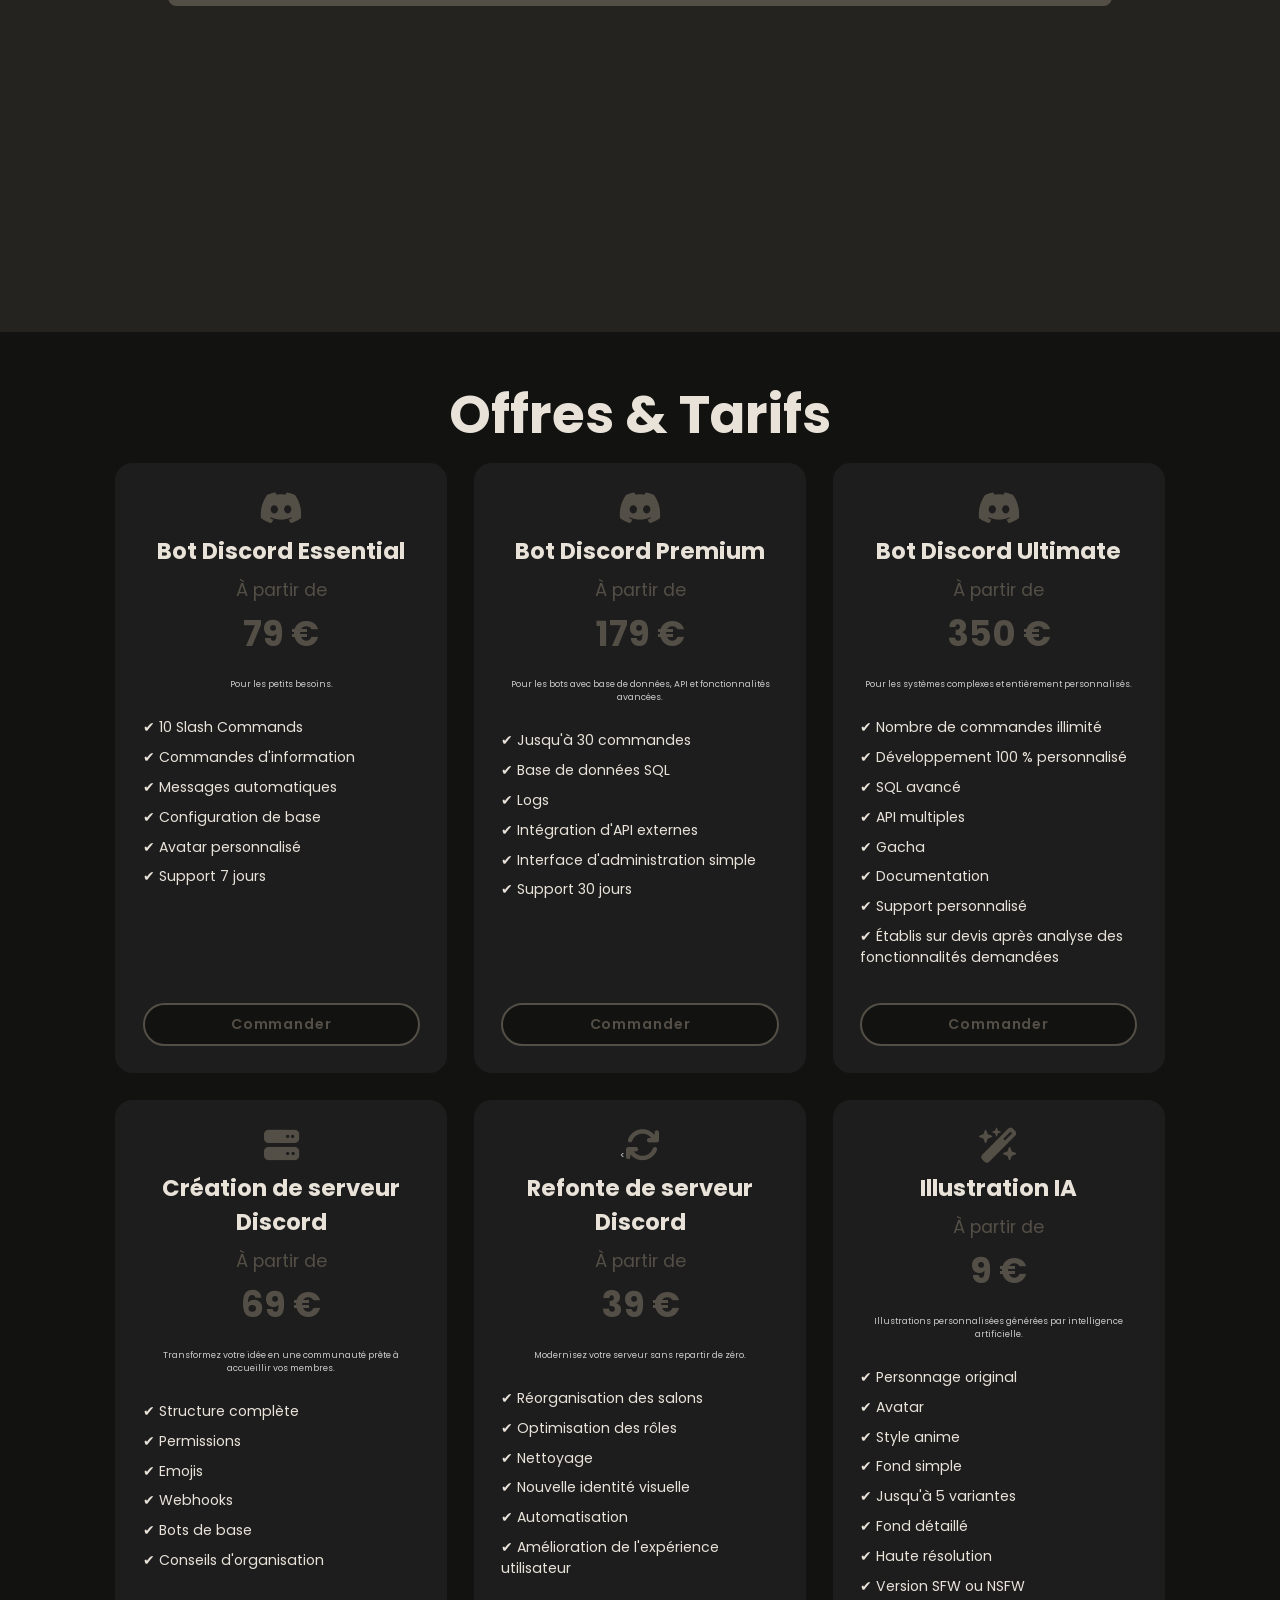
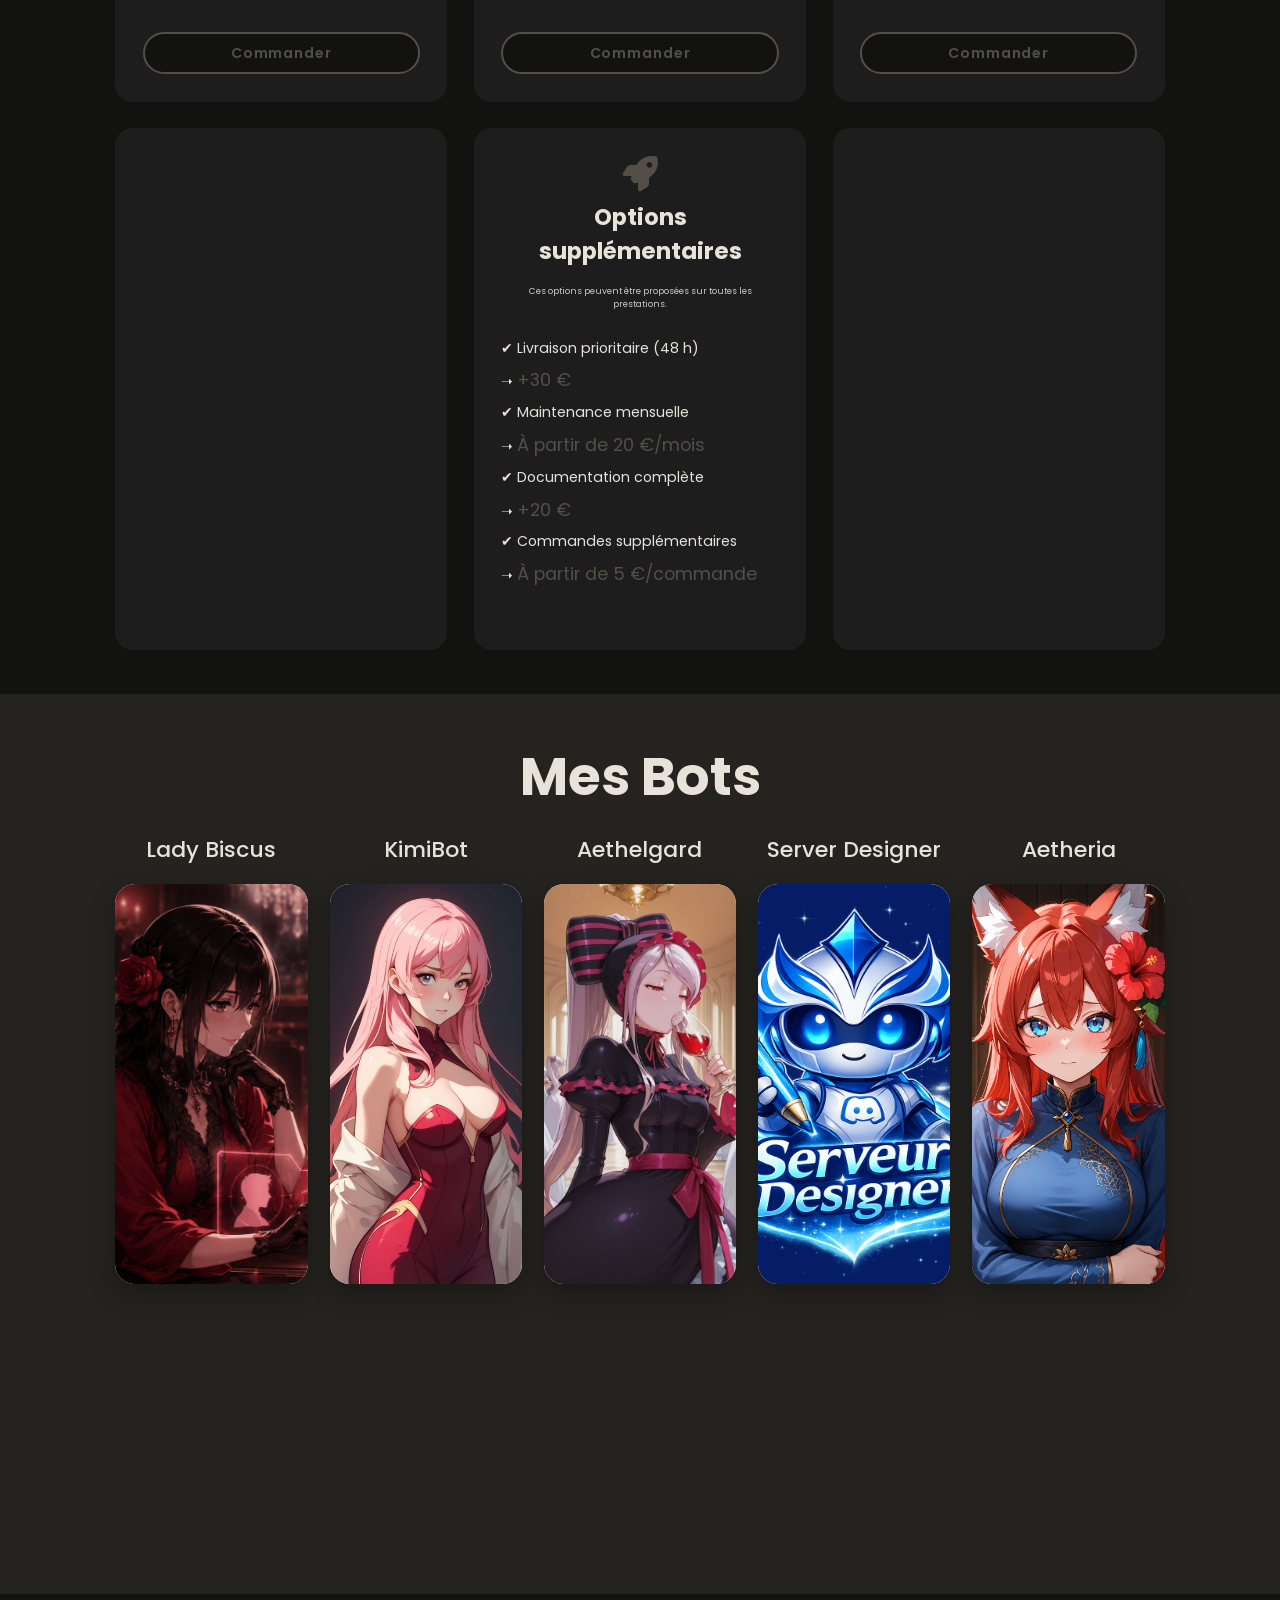
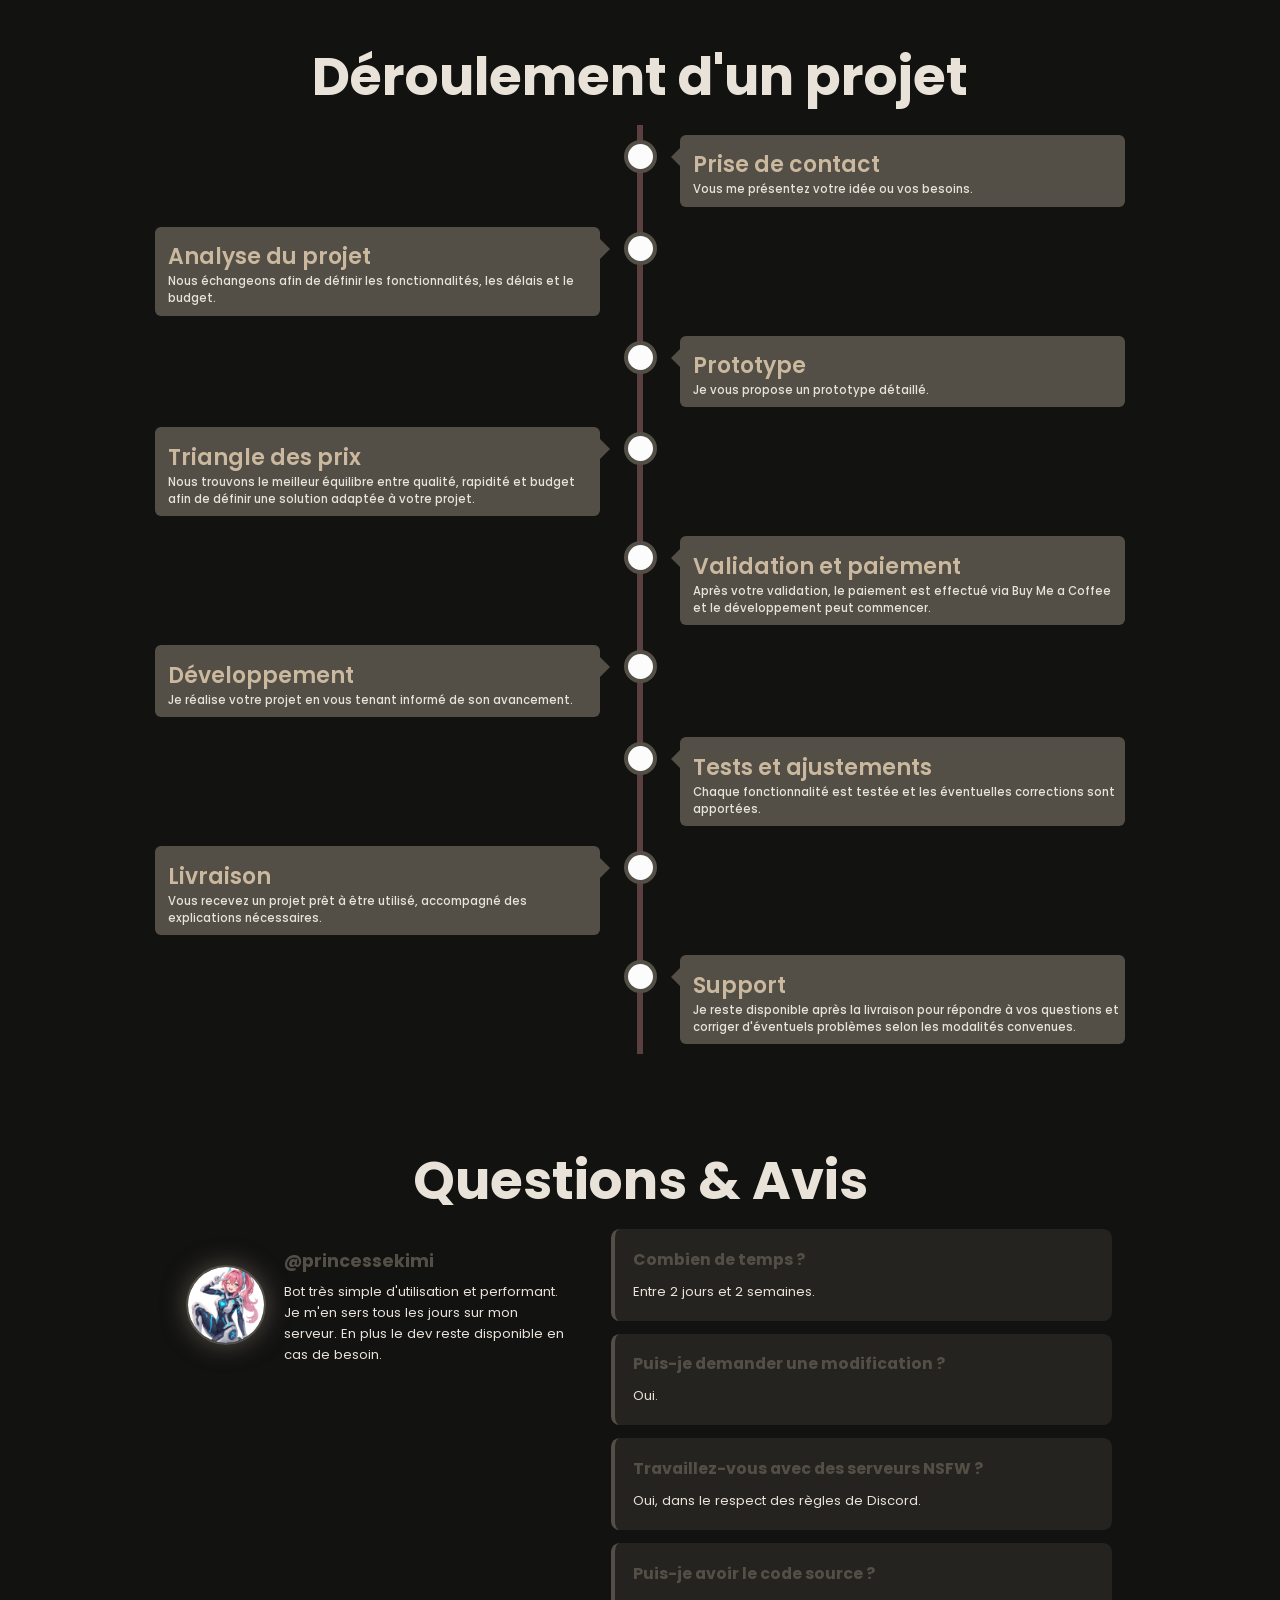
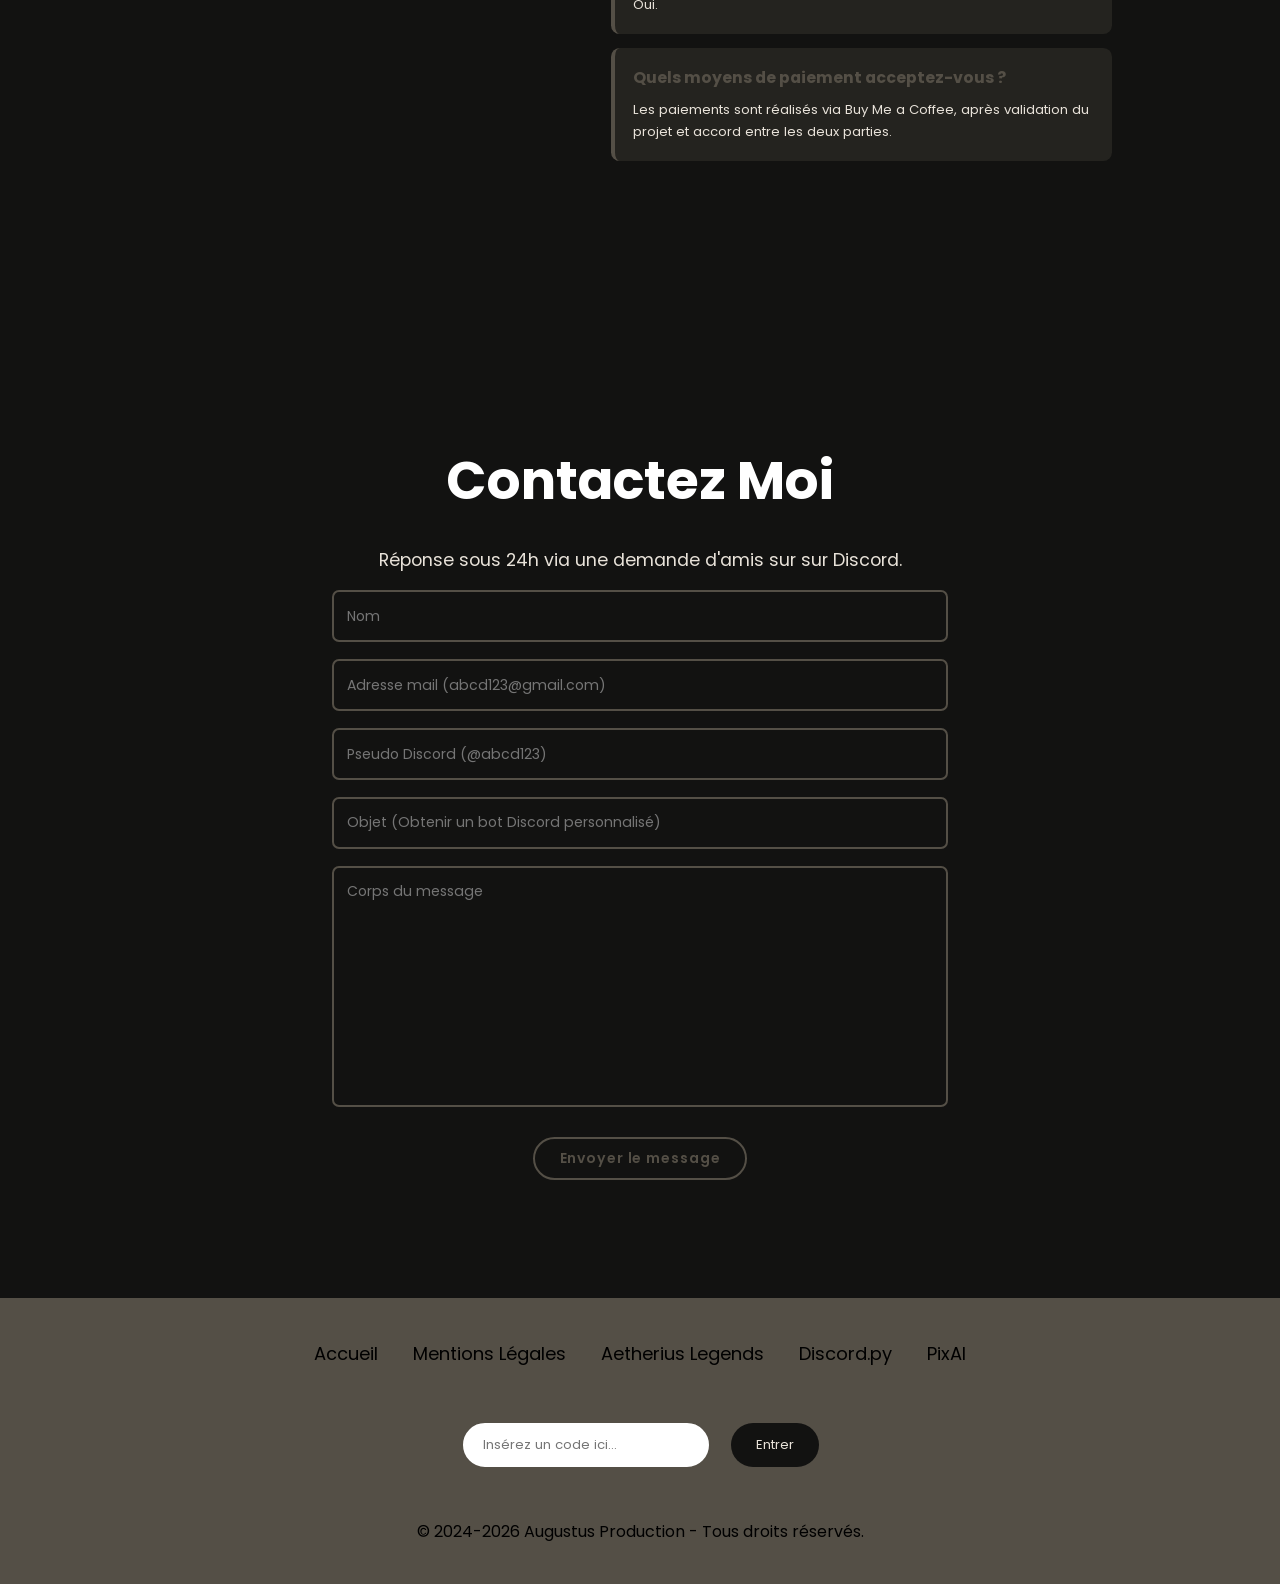
==== commit d68d0cd2: "Update print statement from 'Hello' to 'Goodbye'" ====
--- a/index.html
+++ b/index.html
@@ -284,7 +284,7 @@
                         <li>✔ Documentation complète</li>
                         <li>➝ <span>+20 €</span></li>
                         <li>✔ Commandes supplémentaires</li>
-                        <li>➝ <span>+5 €/commande</span></li>
+                        <li>➝ <span>À partir de 5 €/commande</span></li>
                     </ul>
                 </div>
                 <div class="price-card"></div>
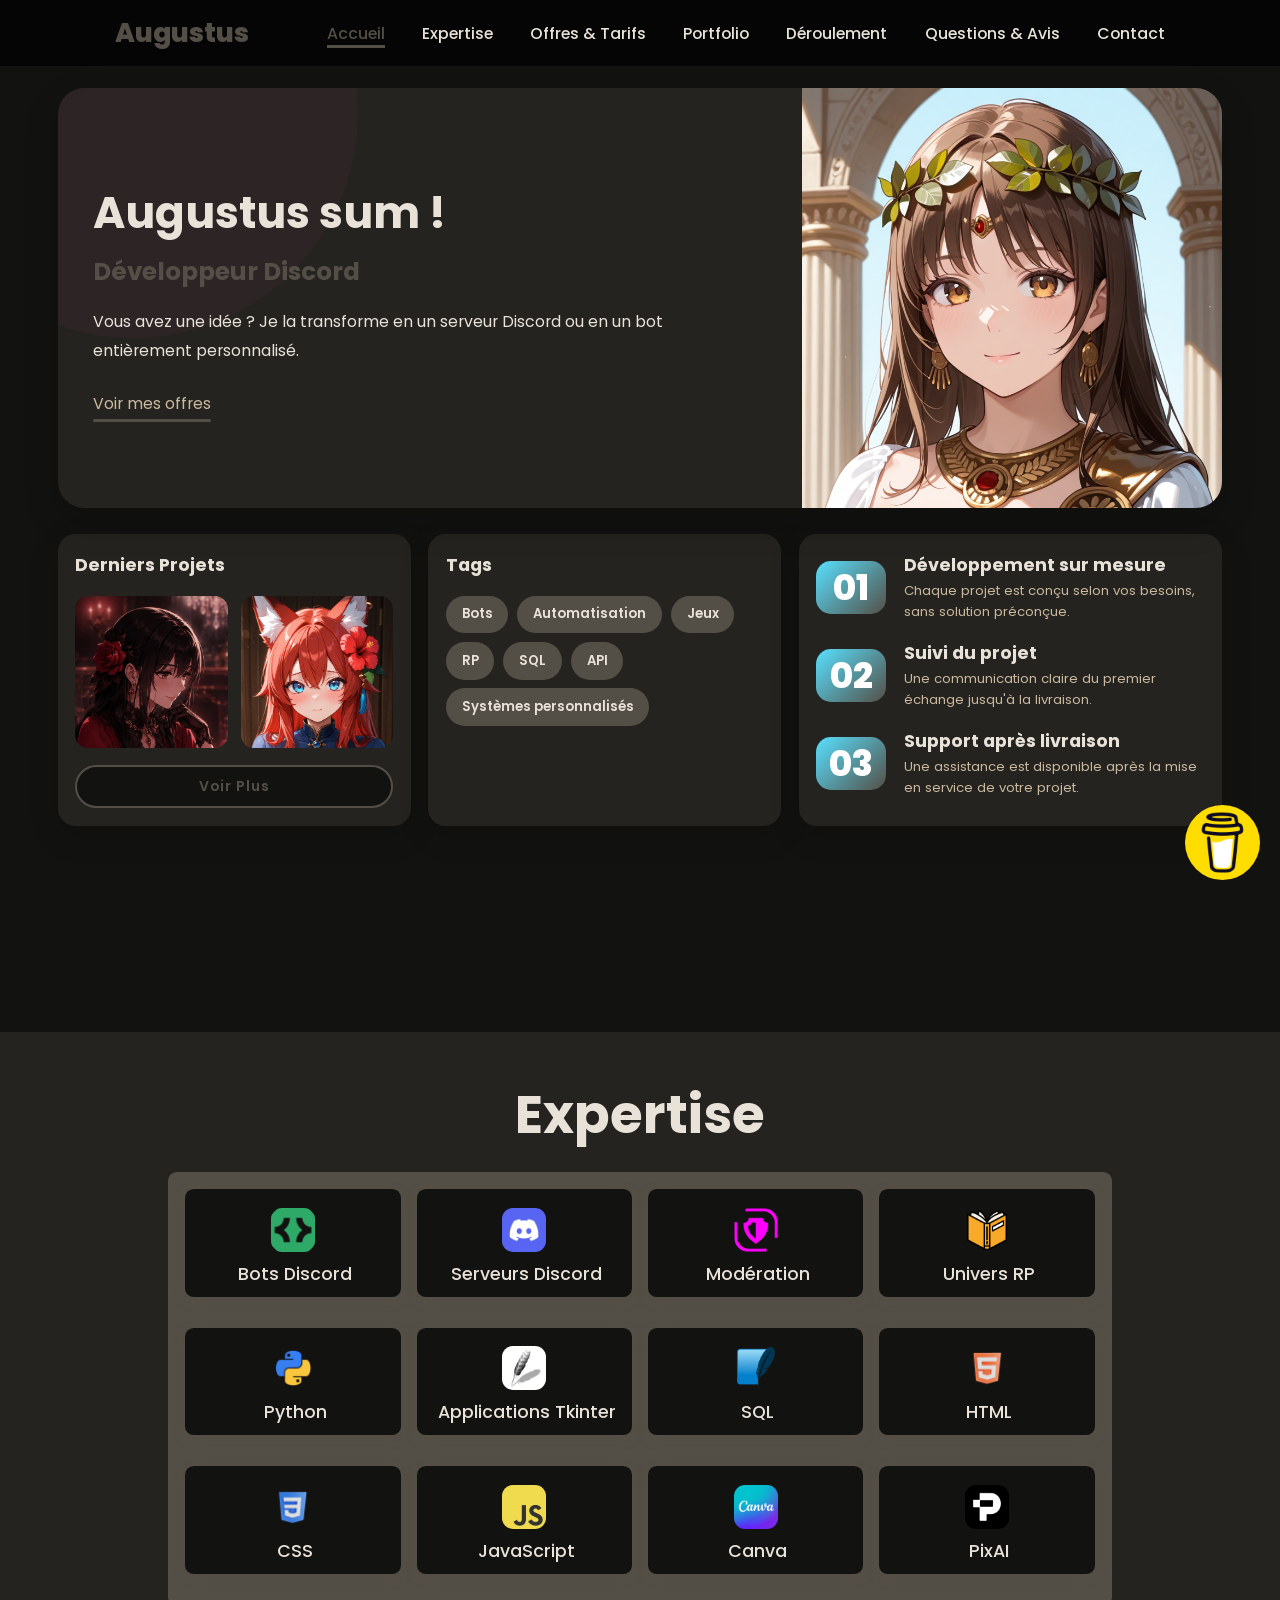
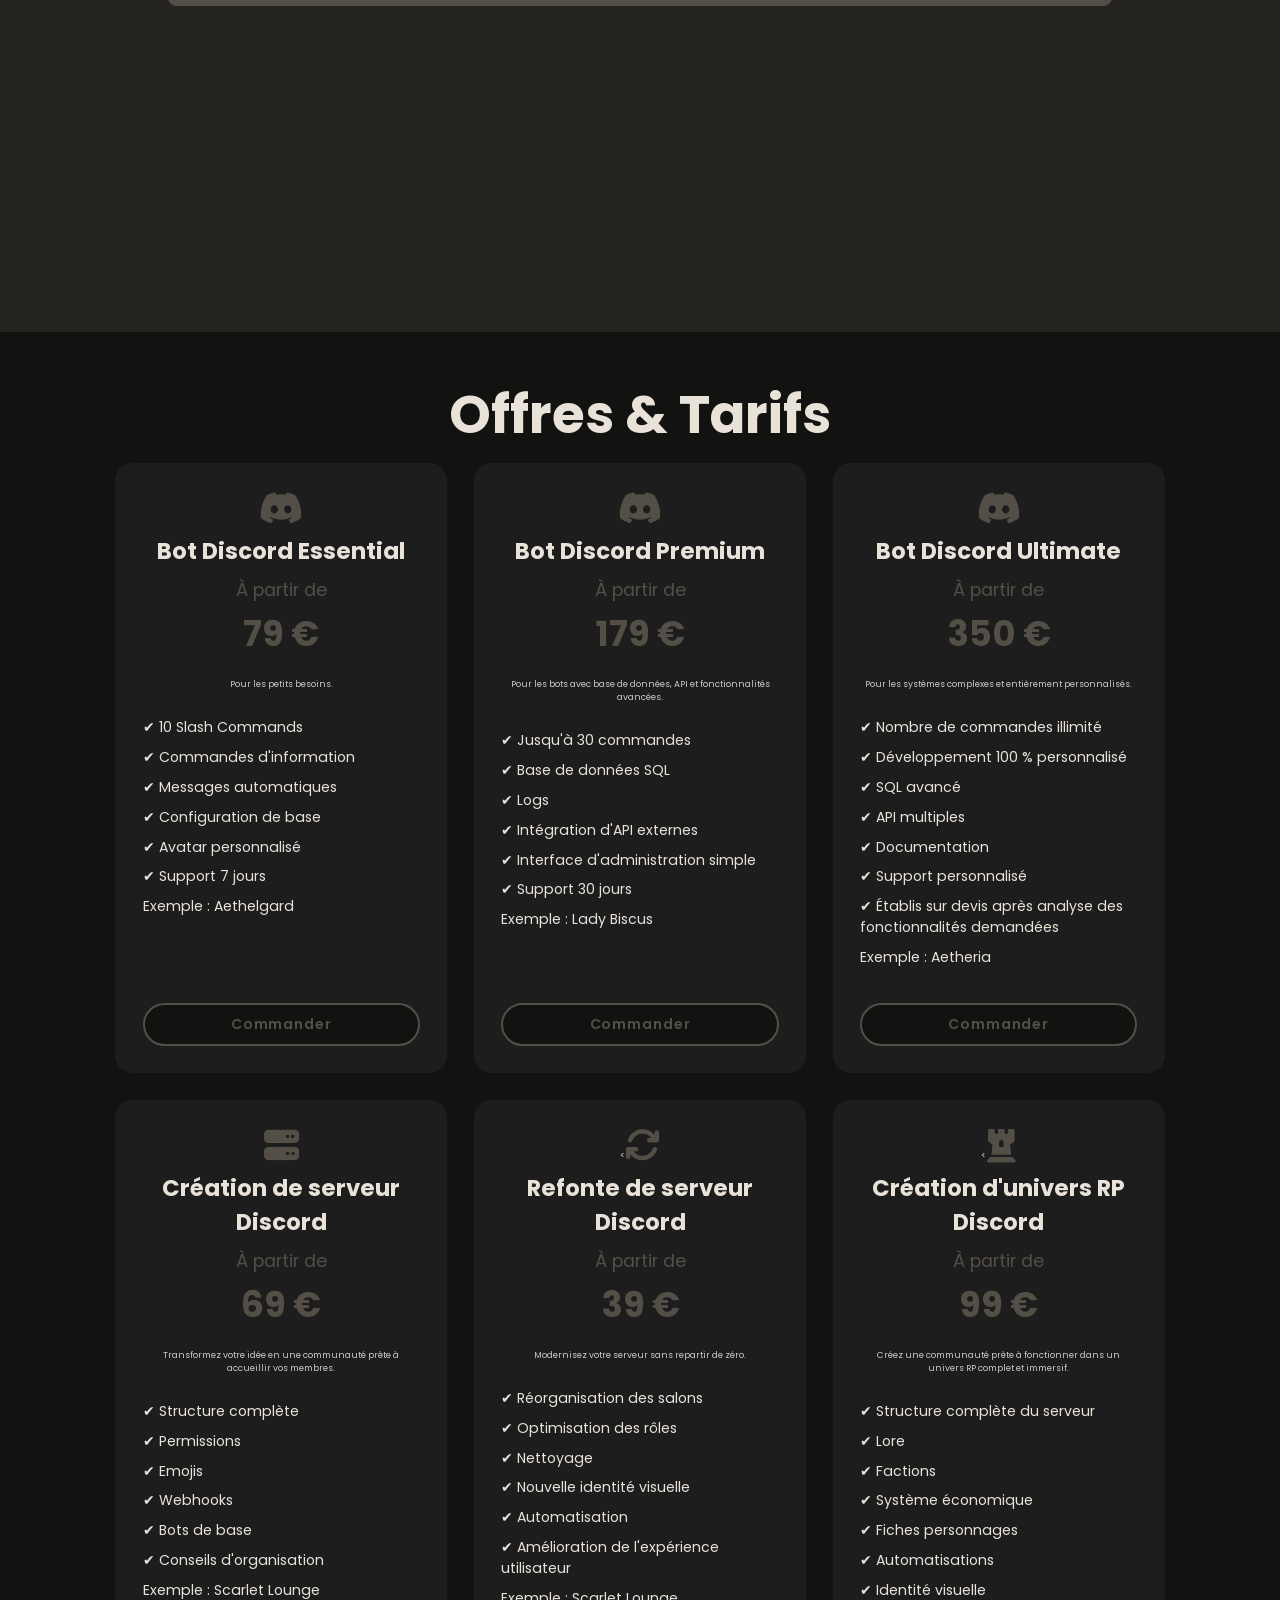
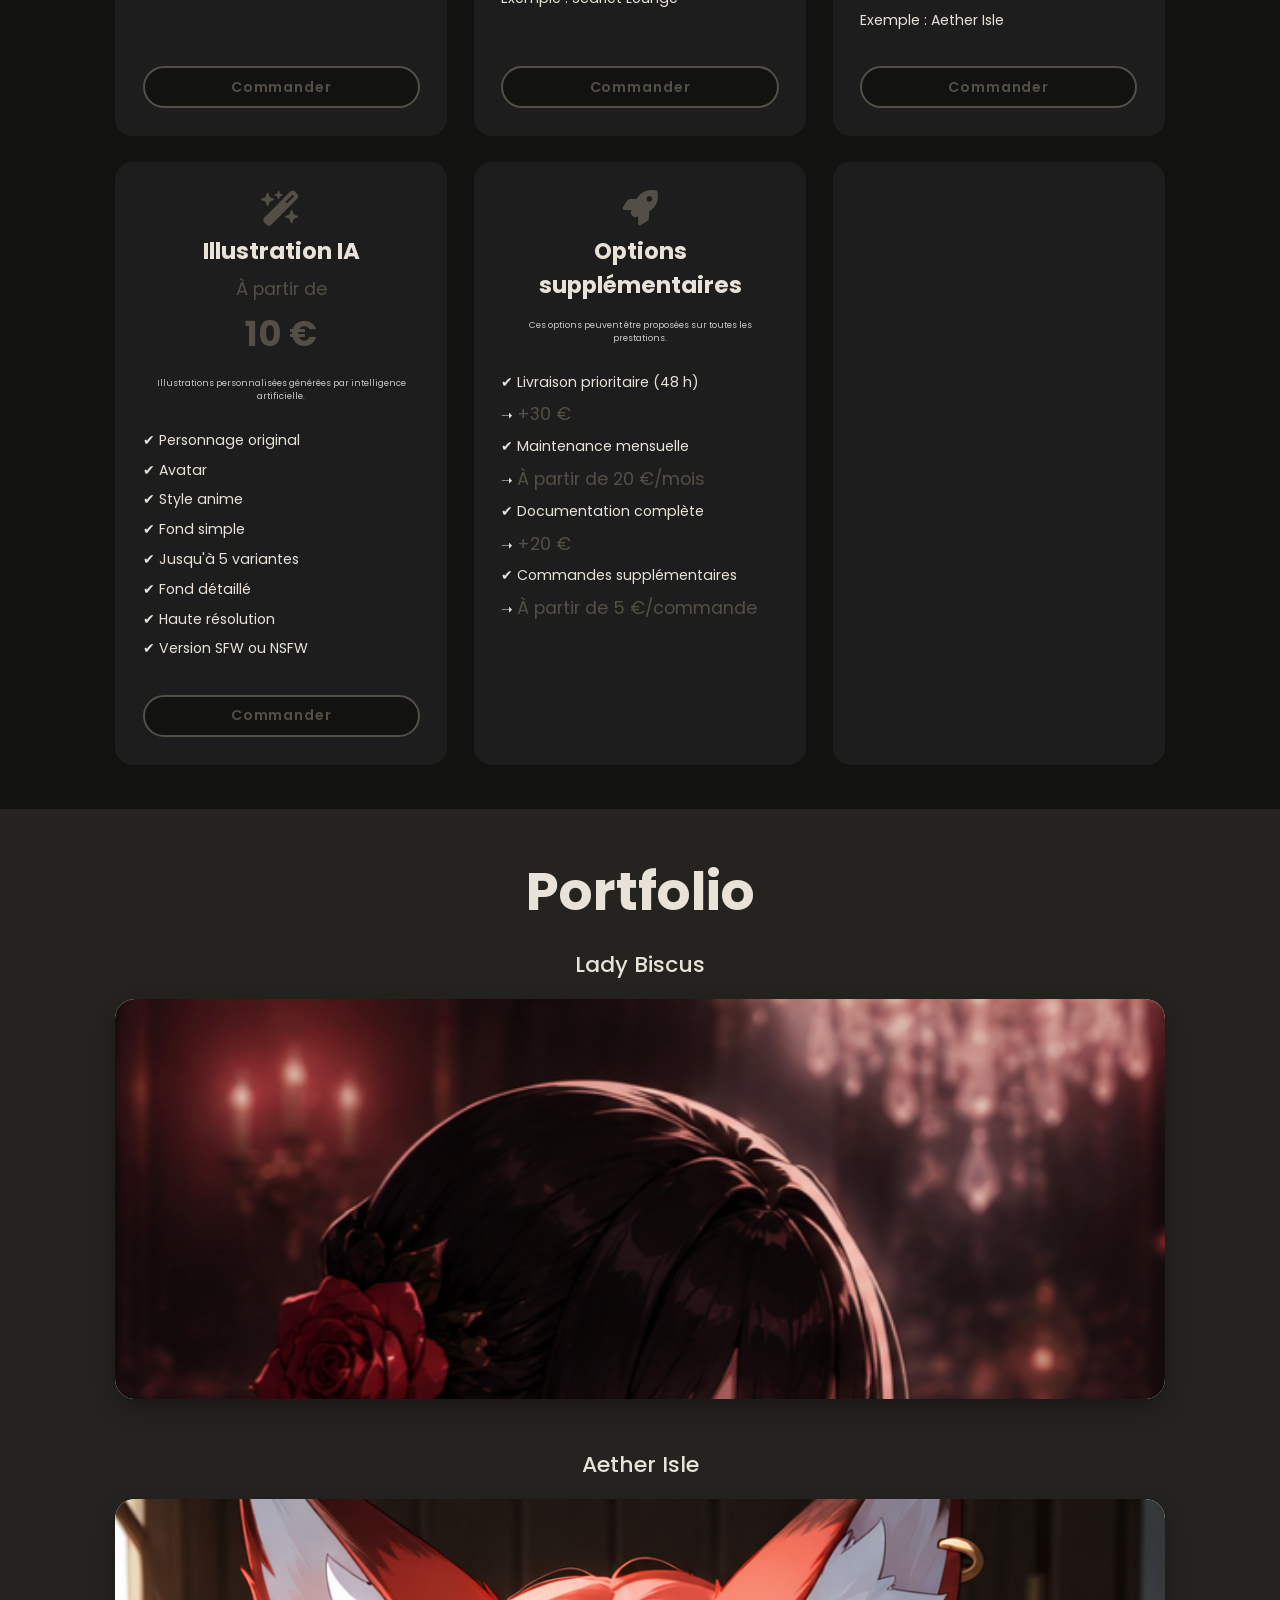
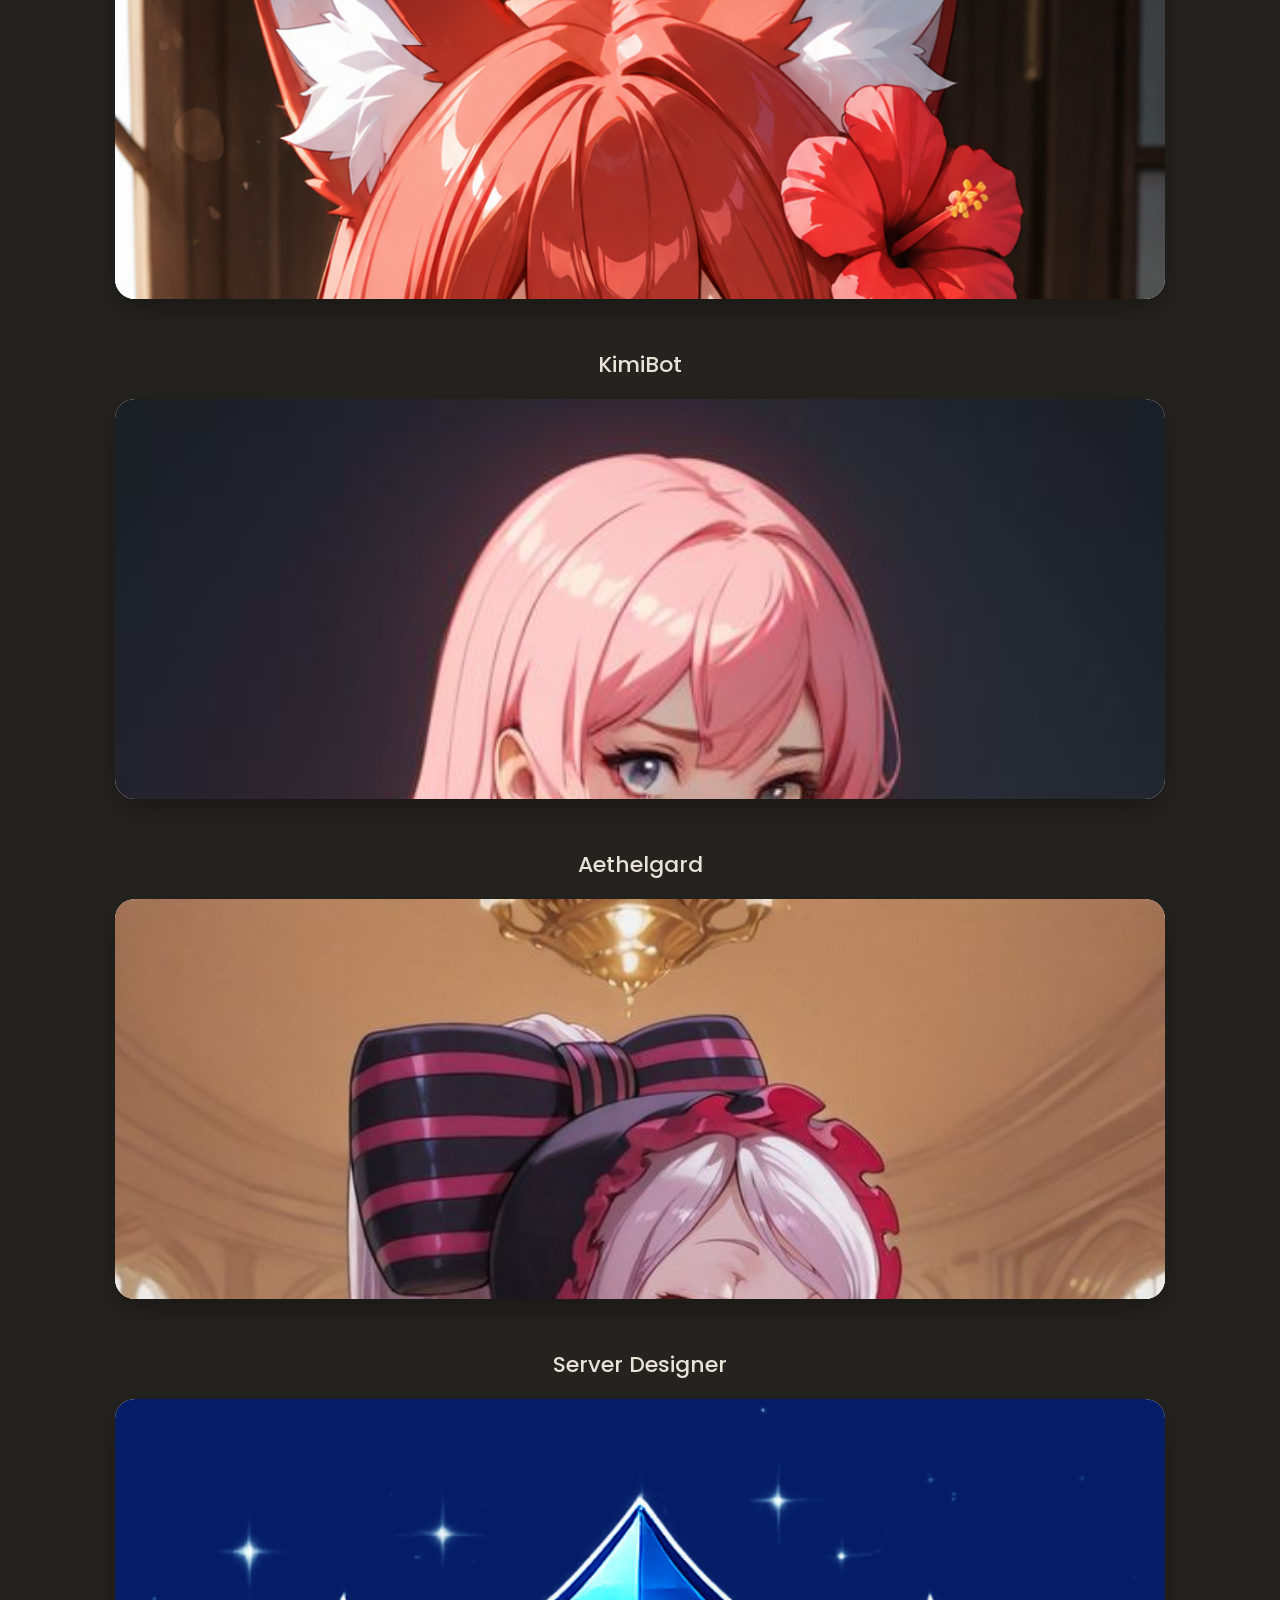
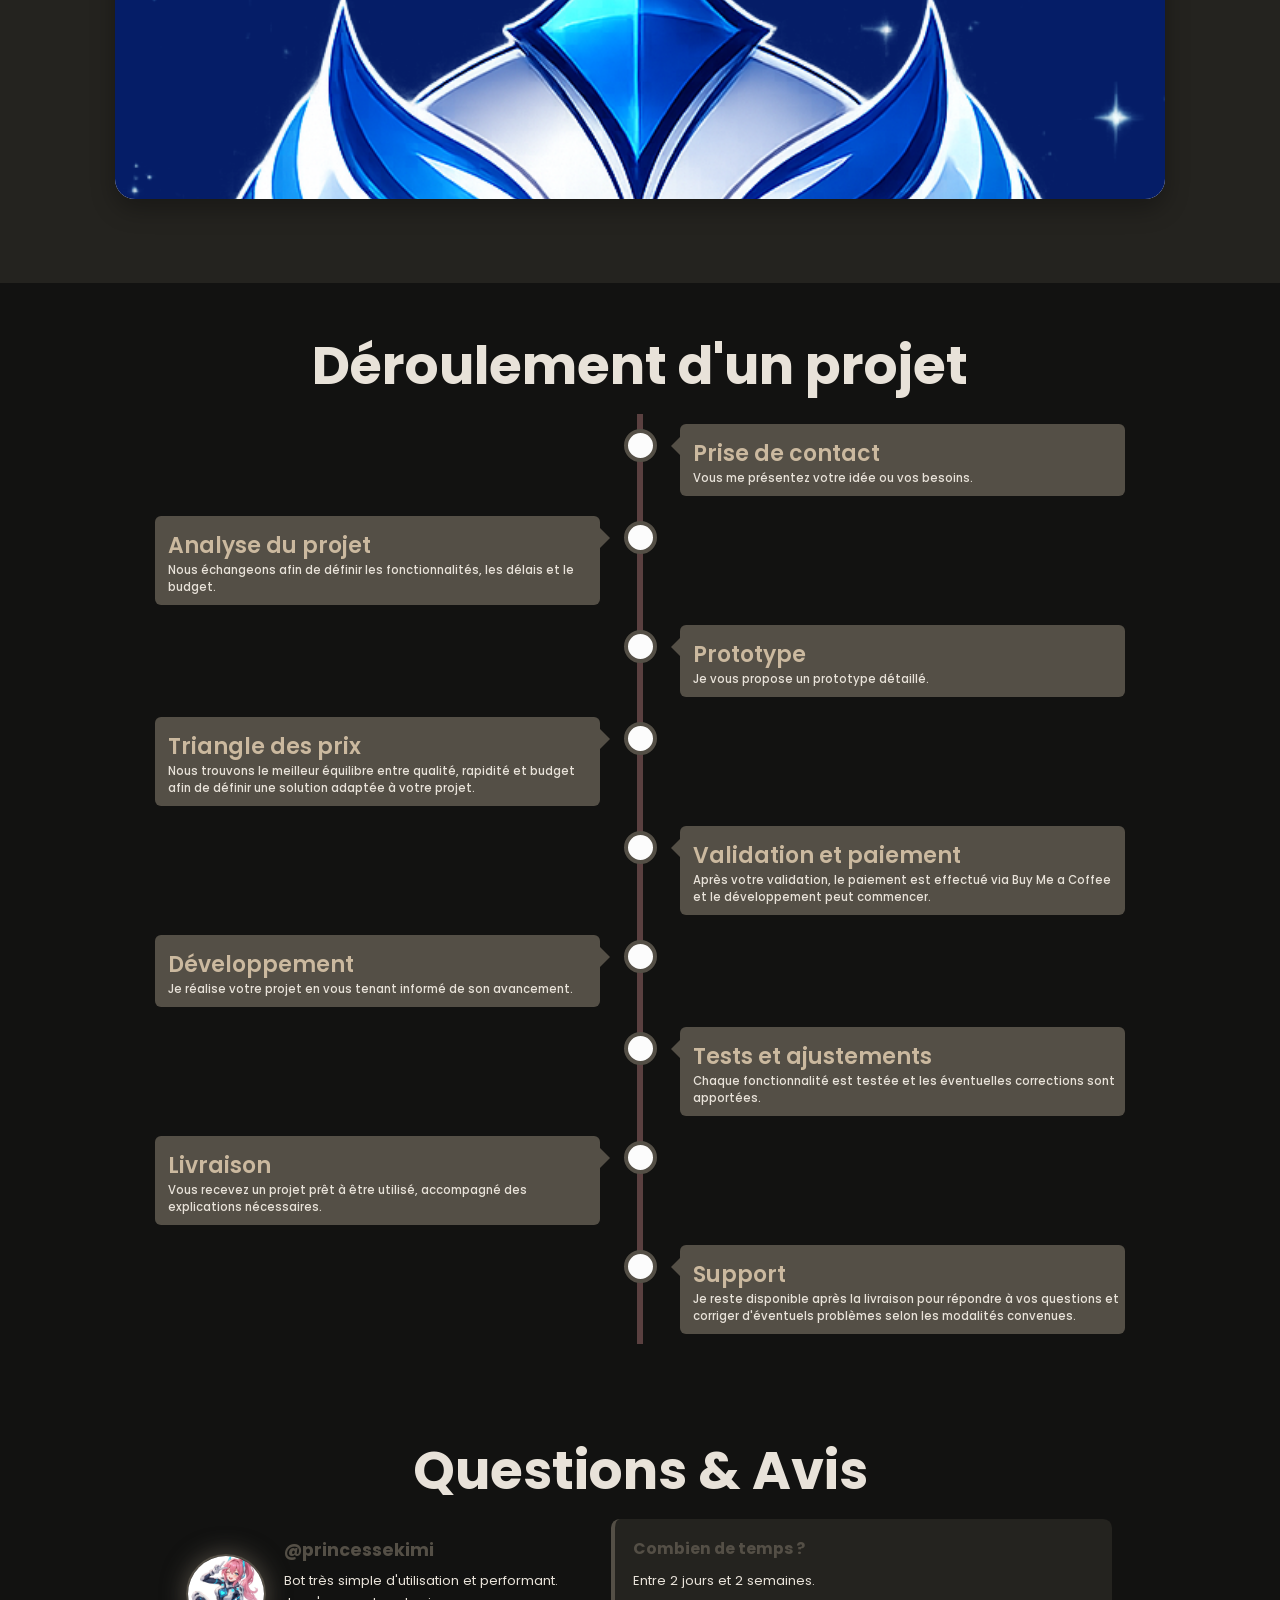
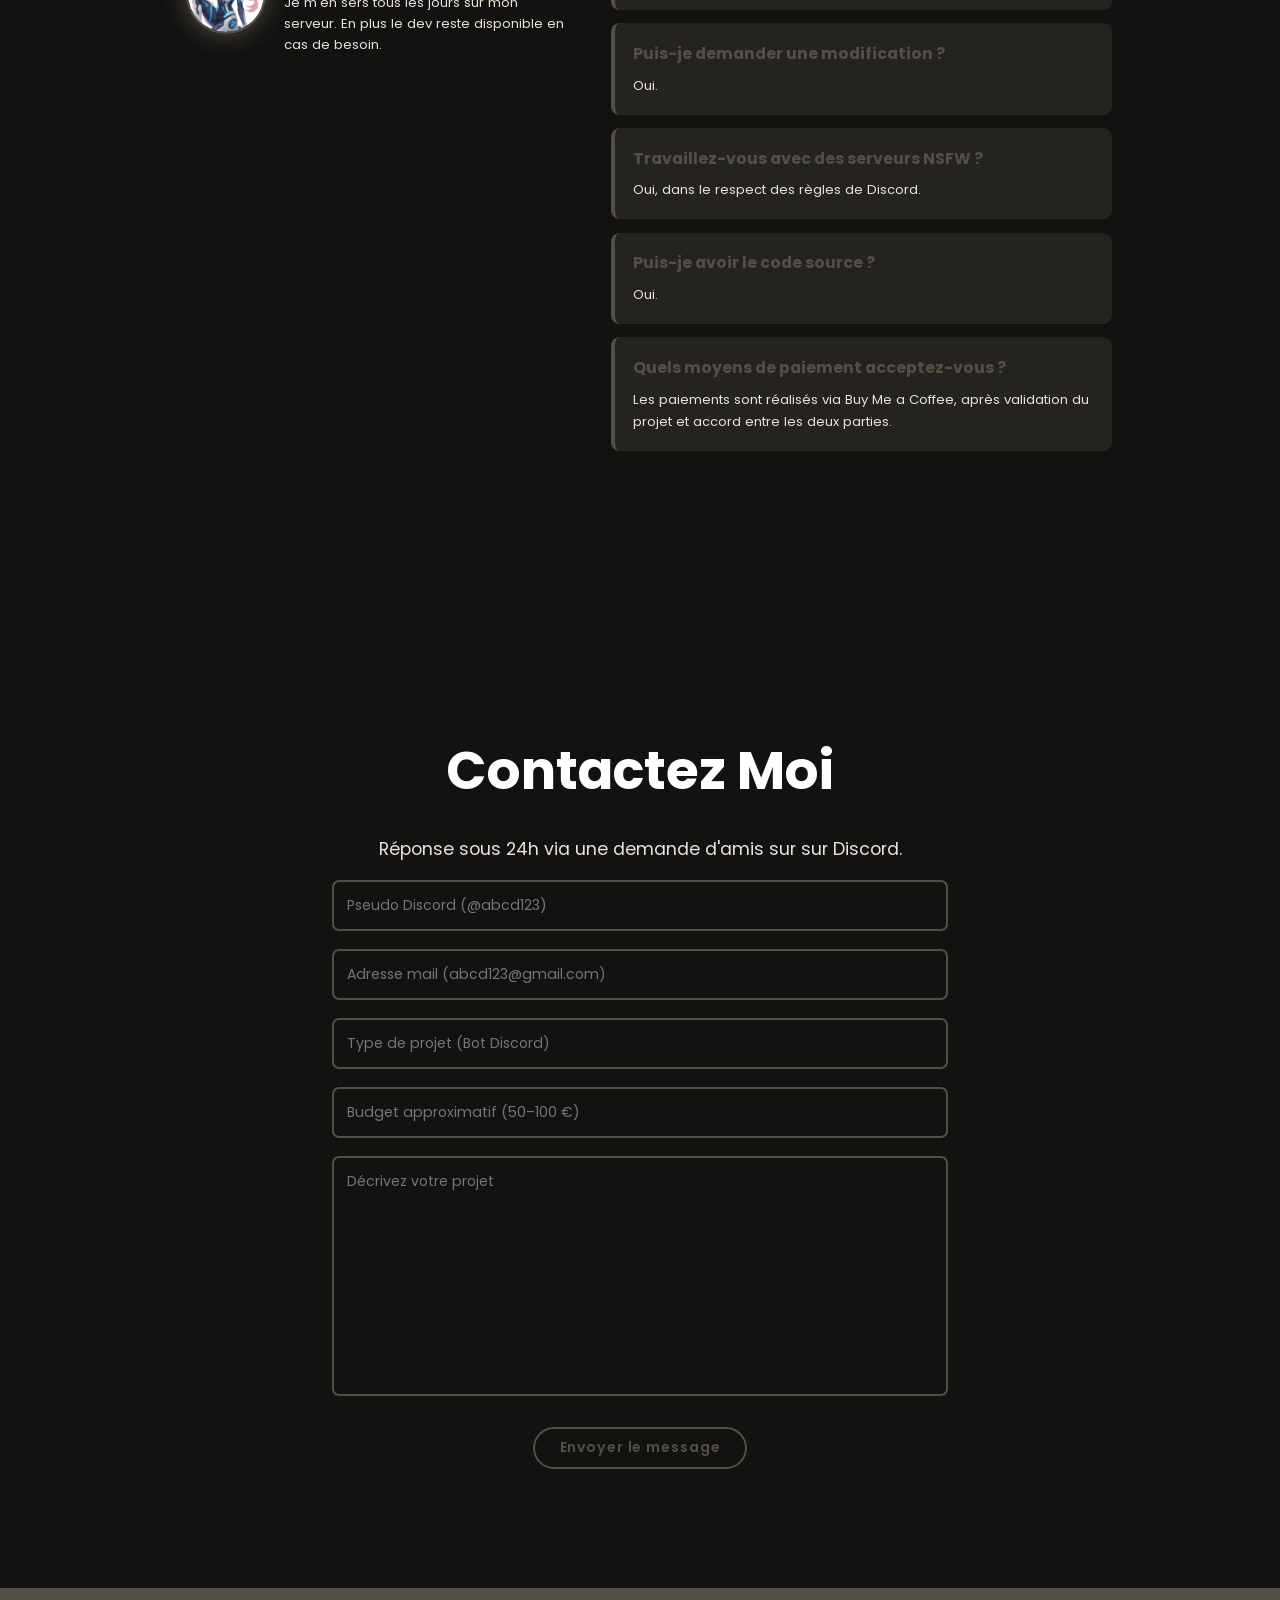
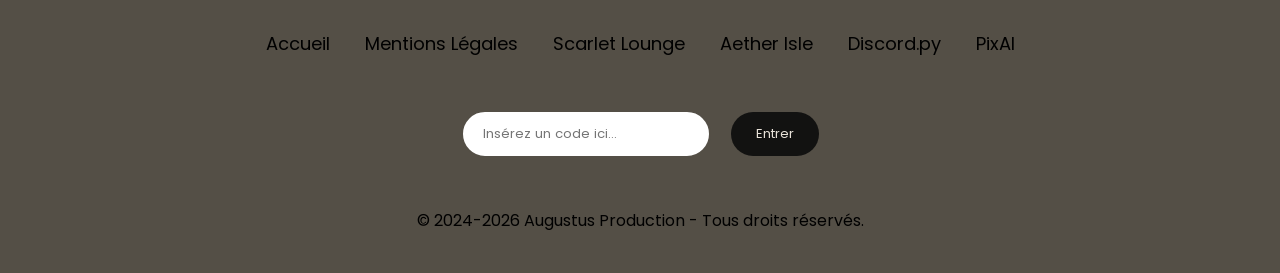
==== commit 47c717e0: "Update print statement from 'Hello' to 'Goodbye'" ====
--- a/index.html
+++ b/index.html
@@ -172,6 +172,7 @@
                         <li>✔ Configuration de base</li>
                         <li>✔ Avatar personnalisé</li>
                         <li>✔ Support 7 jours</li>
+                        <li class="ex">Exemple : Aethelgard</li>
                     </ul>
                     <a href="#contact" class="btn">Commander</a>
                 </div>
@@ -190,6 +191,7 @@
                         <li>✔ Intégration d'API externes</li>
                         <li>✔ Interface d'administration simple</li>
                         <li>✔ Support 30 jours</li>
+                        <li class="ex">Exemple : Lady Biscus</li>
                     </ul>
                     <a href="#contact" class="btn">Commander</a>
                 </div>
@@ -206,10 +208,10 @@
                         <li>✔ Développement 100 % personnalisé</li>
                         <li>✔ SQL avancé</li>
                         <li>✔ API multiples</li>
-                        <li>✔ Gacha</li>
                         <li>✔ Documentation</li>
                         <li>✔ Support personnalisé</li>
                         <li>✔ Établis sur devis après analyse des fonctionnalités demandées</li>
+                        <li class="ex">Exemple : Aetheria</li>
                     </ul>
                     <a href="#contact" class="btn">Commander</a>
                 </div>
@@ -228,6 +230,7 @@
                         <li>✔ Webhooks</li>
                         <li>✔ Bots de base</li>
                         <li>✔ Conseils d'organisation</li>
+                        <li class="ex">Exemple : Scarlet Lounge</li>
                     </ul>
                     <a href="#contact" class="btn">Commander</a>
                 </div>
@@ -246,6 +249,27 @@
                         <li>✔ Nouvelle identité visuelle</li>
                         <li>✔ Automatisation</li>
                         <li>✔ Amélioration de l'expérience utilisateur</li>
+                        <li class="ex">Exemple : Scarlet Lounge</li>
+                    </ul>
+                    <a href="#contact" class="btn">Commander</a>
+                </div>
+                <div class="price-card">
+                    <div class="price-header">
+                        <<i class="fa-solid fa-chess-rook"></i>
+                        <h3>Création d'univers RP Discord</h3>
+                        <span>À partir de</span>
+                        <h2>99 €</h2>
+                    </div>
+                    <p class="description">Créez une communauté prête à fonctionner dans un univers RP complet et immersif.</p>
+                    <ul>
+                        <li>✔ Structure complète du serveur</li>
+                        <li>✔ Lore</li>
+                        <li>✔ Factions</li>
+                        <li>✔ Système économique</li>
+                        <li>✔ Fiches personnages</li>
+                        <li>✔ Automatisations</li>
+                        <li>✔ Identité visuelle</li>
+                        <li class="ex">Exemple : Aether Isle</li>
                     </ul>
                     <a href="#contact" class="btn">Commander</a>
                 </div>
@@ -254,7 +278,7 @@
                         <i class="fa-solid fa-wand-magic-sparkles"></i>
                         <h3>Illustration IA</h3>
                         <span>À partir de</span>
-                        <h2>9 €</h2>
+                        <h2>10 €</h2>
                     </div>
                     <p class="description">Illustrations personnalisées générées par intelligence artificielle.</p>
                     <ul>
@@ -269,7 +293,6 @@
                     </ul>
                     <a href="#contact" class="btn">Commander</a>
                 </div>
-                <div class="price-card"></div>
                 <div class="price-card">
                     <div class="price-header">
                         <i class="fa-solid fa-rocket"></i>
@@ -292,8 +315,8 @@
         </section>
 
         <section class="bots" id="bots">
-            <h2 class="heading">Mes <span>Bots</span></h2>
-            <div class="bot-container">
+            <h2 class="heading">Portfolio</h2>
+            <div class="bot-container-a">
                 <div class="bot-box">
                     <div class="bot-info">
                         <h4>Lady Biscus</h4>
@@ -303,10 +326,32 @@
                             <img src="img/bot_lady.png" alt="">
                         </div>
                         <div class="back-side">
-                            <p>Conçue et développée exclusivement pour la Scarlett Lounge, ce bot analyse les profils des membres à travers leurs rôles Discord afin d'évaluer leurs compatibilités et de proposer des affinités personnalisées.</p>
-                        </div>
-                    </div>
-                </div>
+                            <p><span>Scarlet Lounge</span> est un projet complet réunissant conception de serveur Discord, développement de bot sur mesure et création d'un univers RP.</p>
+                            <p>J'ai personnellement conçu son organisation, son identité et ses différents systèmes afin de proposer une expérience cohérente et entièrement personnalisée.</p>
+                            <p><span>Lady Biscus</span> est un bot Discord développé sur mesure pour <span>Scarlet Lounge</span>, intégrant un système d'affinité permettant aux membres de découvrir leur compatibilité avec les autres utilisateurs.</p>
+                            <p><span>Scarlet Lounge</span> rassemble ainsi plusieurs de mes compétences : développement Python, conception Discord, automatisation, UX et création d'univers RP.</p>
+                            <a href="https://discord.com/invite/Q5ZHsGCVN4" target="_blank" rel="noopener noreferrer" class="btn">Rejoindre Scarlet Lounge</a>
+                        </div>
+                    </div>
+                </div>
+                <div class="bot-box">
+                    <div class="bot-info">
+                        <h4>Aether Isle</h4>
+                    </div>
+                    <div class="bot-card">
+                        <div class="font-side">
+                            <img src="img/bot4.png" alt="">
+                        </div>
+                        <div class="back-side">
+                            <p><span>Aether Isle</span> est mon projet le plus ambitieux, combinant création d'un univers RP original et développement d'un jeu de cartes à collectionner (Gacha) directement intégré à Discord.</p>
+                            <p>Le projet propose plusieurs systèmes permettant aux joueurs de construire leur propre aventure au sein de l'univers : création et personnalisation des personnages ; système de combats entre joueurs ; système de factions ; tirage et collection de cartes ; gestion des ressources.</p>
+                            <p>Une collaboration peut être envisagé si vous souhaitez, vous aussi, implanter l'univers d'<span>Aether Isle</span> sur Discord et contribuer à son développement.</p>
+                            <a href="https://docs.google.com/document/d/1fUWFy69sKyIn3-C_W5ZVONCBqRUka8goDEQd1LCmM6Y/edit?usp=sharing" target="_blank" rel="noopener noreferrer" class="btn">Découvrir Aether Isle</a>
+                        </div>
+                    </div>
+                </div>
+            </div>
+            <div class="bot-container-b">
                 <div class="bot-box">
                     <div class="bot-info">
                         <h4>KimiBot</h4>
@@ -316,7 +361,9 @@
                             <img src="img/bot1.jpeg" alt="">
                         </div>
                         <div class="back-side">
-                            <p>Conçu pour une amie, ce bot repose sur un système de cartes à collectionner et permet aux utilisateurs de tirer aléatoirement une carte.</p>
+                            <p><span>Type : </span>Bot Discord</p>
+                            <p><span>Problème : </span>La créatrice d'un jeu de cartes à collectionner a besoin d'un système capable de distribuer automatiquement et aléatoirement des cartes aux utilisateurs.</p>
+                            <p><span>Solution : </span>Développement d'un bot Discord intégrant un système de tirage aléatoire permettant aux utilisateurs d'obtenir des cartes à collectionner.</p>
                         </div>
                     </div>
                 </div>
@@ -329,7 +376,9 @@
                             <img src="img/bot2.jpg" alt="">
                         </div>
                         <div class="back-side">
-                            <p>Développé pour une amie, ce bot est plus simple et permet d'enregistrer les messages d’un salon (ou d’un fil) pour les retransmettre dans un autre salon.</p>
+                            <p><span>Type : </span>Bot Discord</p>
+                            <p><span>Problème : </span>Les administrateurs d'un serveur souhaitent transférer l'ensemble de leurs contenus RP vers un nouveau serveur, sans perdre l'historique des échanges déjà réalisés.</p>
+                            <p><span>Solution : </span>Développement d'un bot capable d'enregistrer les messages d'un salon, puis de les retransmettre automatiquement dans un autre salon.</p>
                         </div>
                     </div>
                 </div>
@@ -342,20 +391,9 @@
                             <img src="img/bot3.png" alt="">
                         </div>
                         <div class="back-side">
-                            <p>Comme son nom l'indique, il automatise la création et la suppression de salons, rôles et catégories sur un serveur Discord.</p>
-                        </div>
-                    </div>
-                </div>
-                <div class="bot-box">
-                    <div class="bot-info">
-                        <h4>Aetheria</h4>
-                    </div>
-                    <div class="bot-card">
-                        <div class="font-side">
-                            <img src="img/bot4.png" alt="">
-                        </div>
-                        <div class="back-side">
-                            <p>Mon projet le plus abouti. Il s'agit d'un <a href="projet.html">jeu de type gacha</a> intégrant plusieurs fonctionnalités, telles que le tirage de personnages, la gestion de ressources et des combats entre joueurs.</p>
+                            <p><span>Type : </span>Bot Discord </p>
+                            <p><span>Problème : </span>La création manuelle des salons, catégories et rôles d'un serveur Discord est une tâche particulièrement répétitive et chronophage.</p>
+                            <p><span>Solution : </span>Développement d'un bot permettant d'automatiser entièrement la création de la structure d'un serveur à partir d'un simple fichier texte décrivant les différents éléments à générer.</p>
                         </div>
                     </div>
                 </div>
@@ -502,12 +540,13 @@
             <p>Réponse sous 24h via une demande d'amis sur sur Discord.</p>
             <form id="contactForm">
                 <div class="input-box">
-                    <input type="text" name="Nom" placeholder="Nom" required>
-                    <input type="email" name="Email" placeholder="Adresse mail (abcd123@gmail.com)" required>
-                    <input type="text" name="Pseudo Discord" placeholder="Pseudo Discord (@abcd123)">
-                    <input type="text" name="Objet" placeholder="Objet (Obtenir un bot Discord personnalisé)" required>
-                </div>
-                <textarea name="Message" cols="30" rows="10" placeholder="Corps du message"></textarea>
+                    <input type="text" name="Pseudo Discord" placeholder="Pseudo Discord (@abcd123)" required>
+                    <input type="email" name="Email" placeholder="Adresse mail (abcd123@gmail.com)">
+                    <input type="text" name="Type de projet" placeholder="Type de projet (Bot Discord)" required>
+                    <input type="text" name="Budget approximatif" placeholder="Budget approximatif (50–100 €)">
+
+                </div>
+                <textarea name="Message" cols="30" rows="10" placeholder="Décrivez votre projet"></textarea>
                 <input type="submit" value="Envoyer le message" class="btn">
             </form>
             <script src="js/form2discord.js"></script>
@@ -516,8 +555,9 @@
         <footer class="footer">
             <ul class="list">
                 <li><a href="#">Accueil</a></li>
-                <li><a href="legal.html" target="_blank">Mentions Légales</a></li>
-                <li><a href="projet.html" target="_blank" rel="noopener noreferrer">Aetherius Legends</a></li>
+                <li><a href="legal.html" target="_blank" rel="noopener noreferrer">Mentions Légales</a></li>
+                <li><a href="https://discord.com/invite/Q5ZHsGCVN4" target="_blank" rel="noopener noreferrer">Scarlet Lounge</a></li>
+                <li><a href="https://docs.google.com/document/d/1fUWFy69sKyIn3-C_W5ZVONCBqRUka8goDEQd1LCmM6Y/edit?usp=sharing" target="_blank" rel="noopener noreferrer">Aether Isle</a></li>
                 <li><a href="https://discordpy.readthedocs.io/en/stable/" target="_blank" rel="noopener noreferrer">Discord.py</a></li>
                 <li><a href="https://pixai.art/" target="_blank" rel="noopener noreferrer">PixAI</a></li>
             </ul>
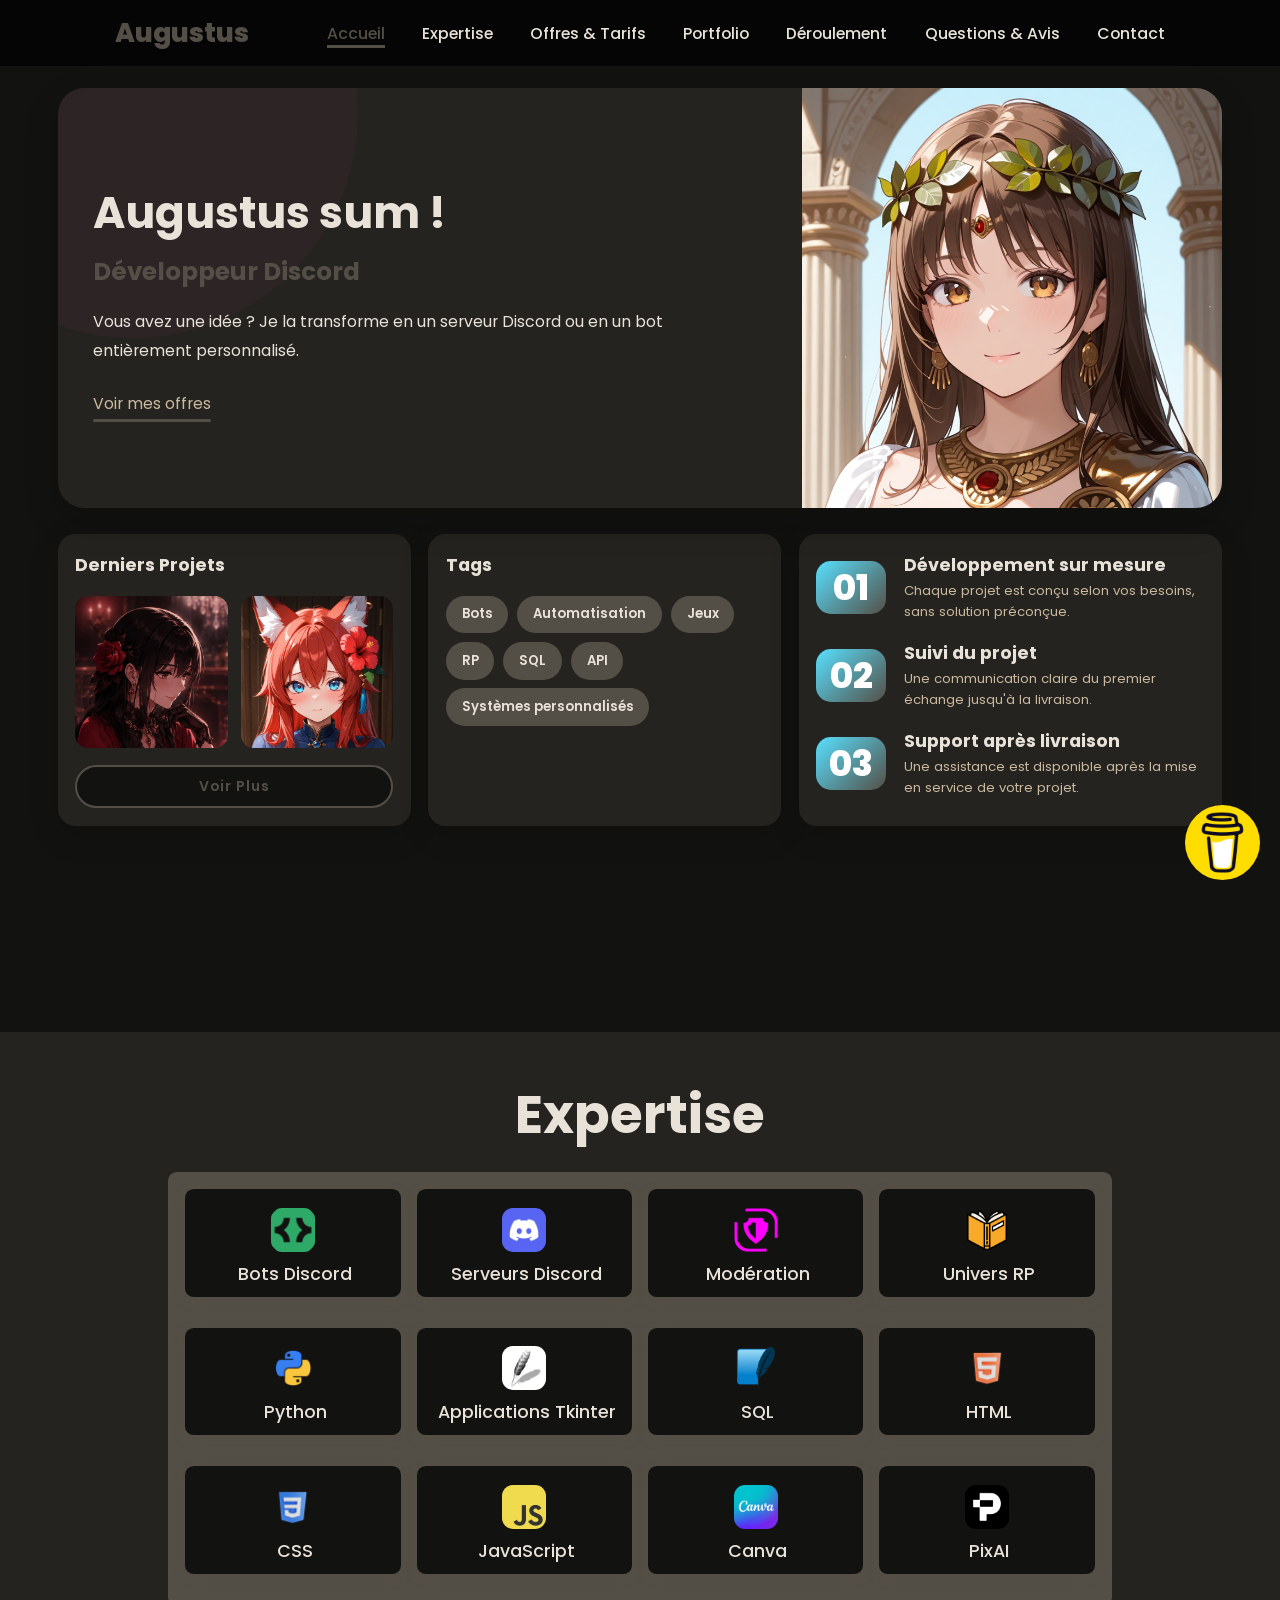
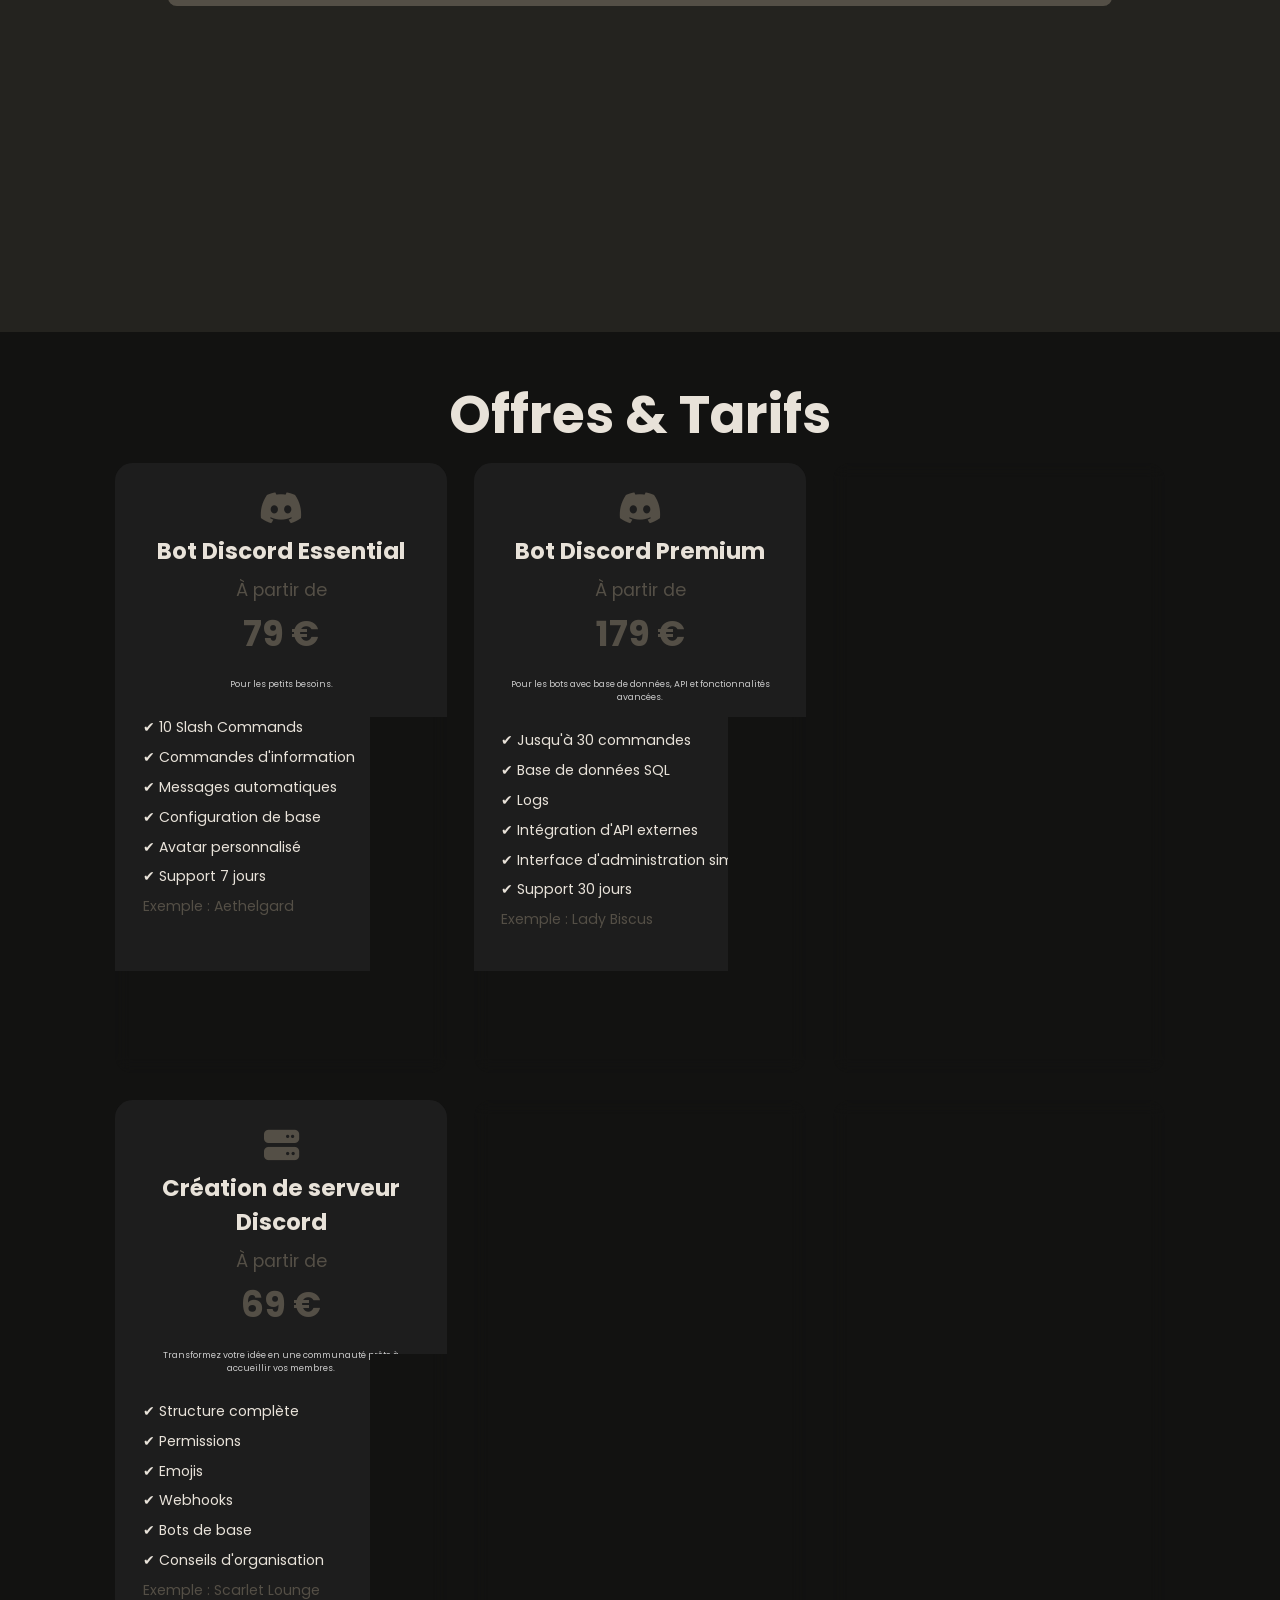
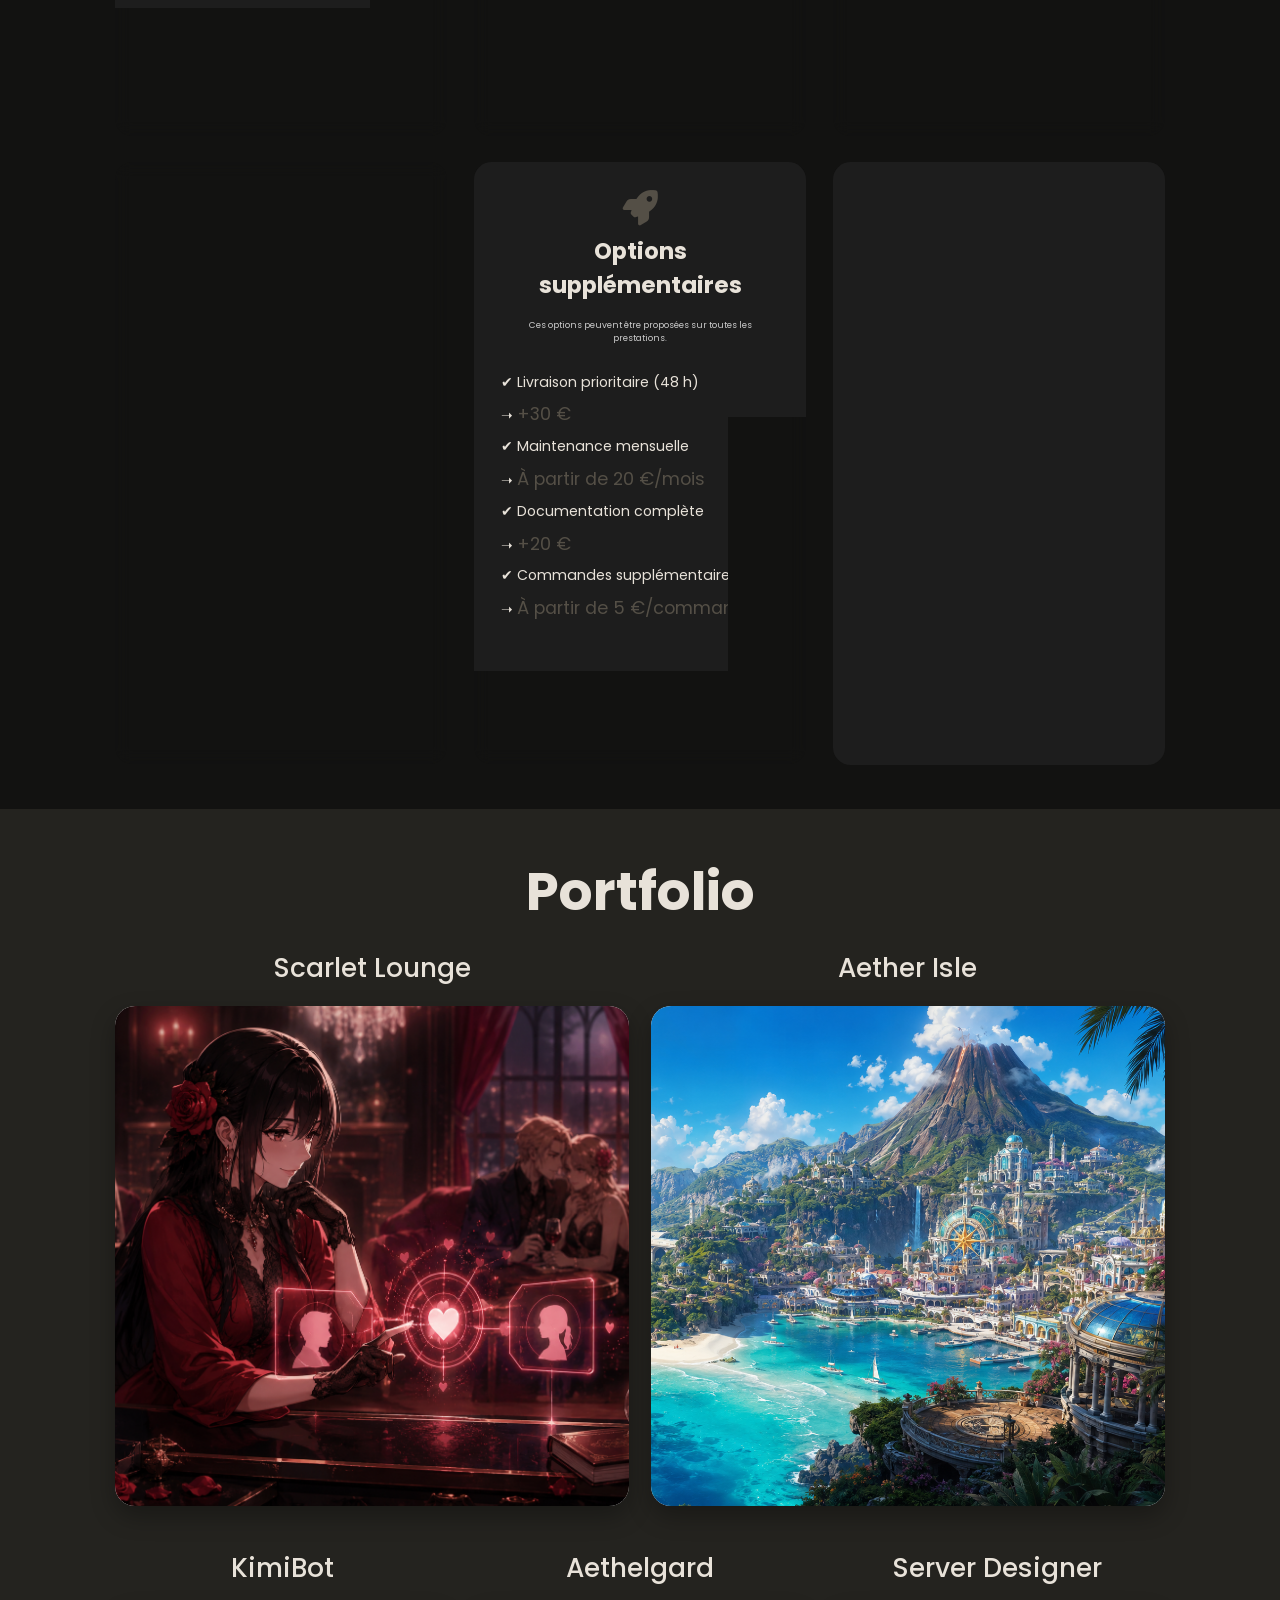
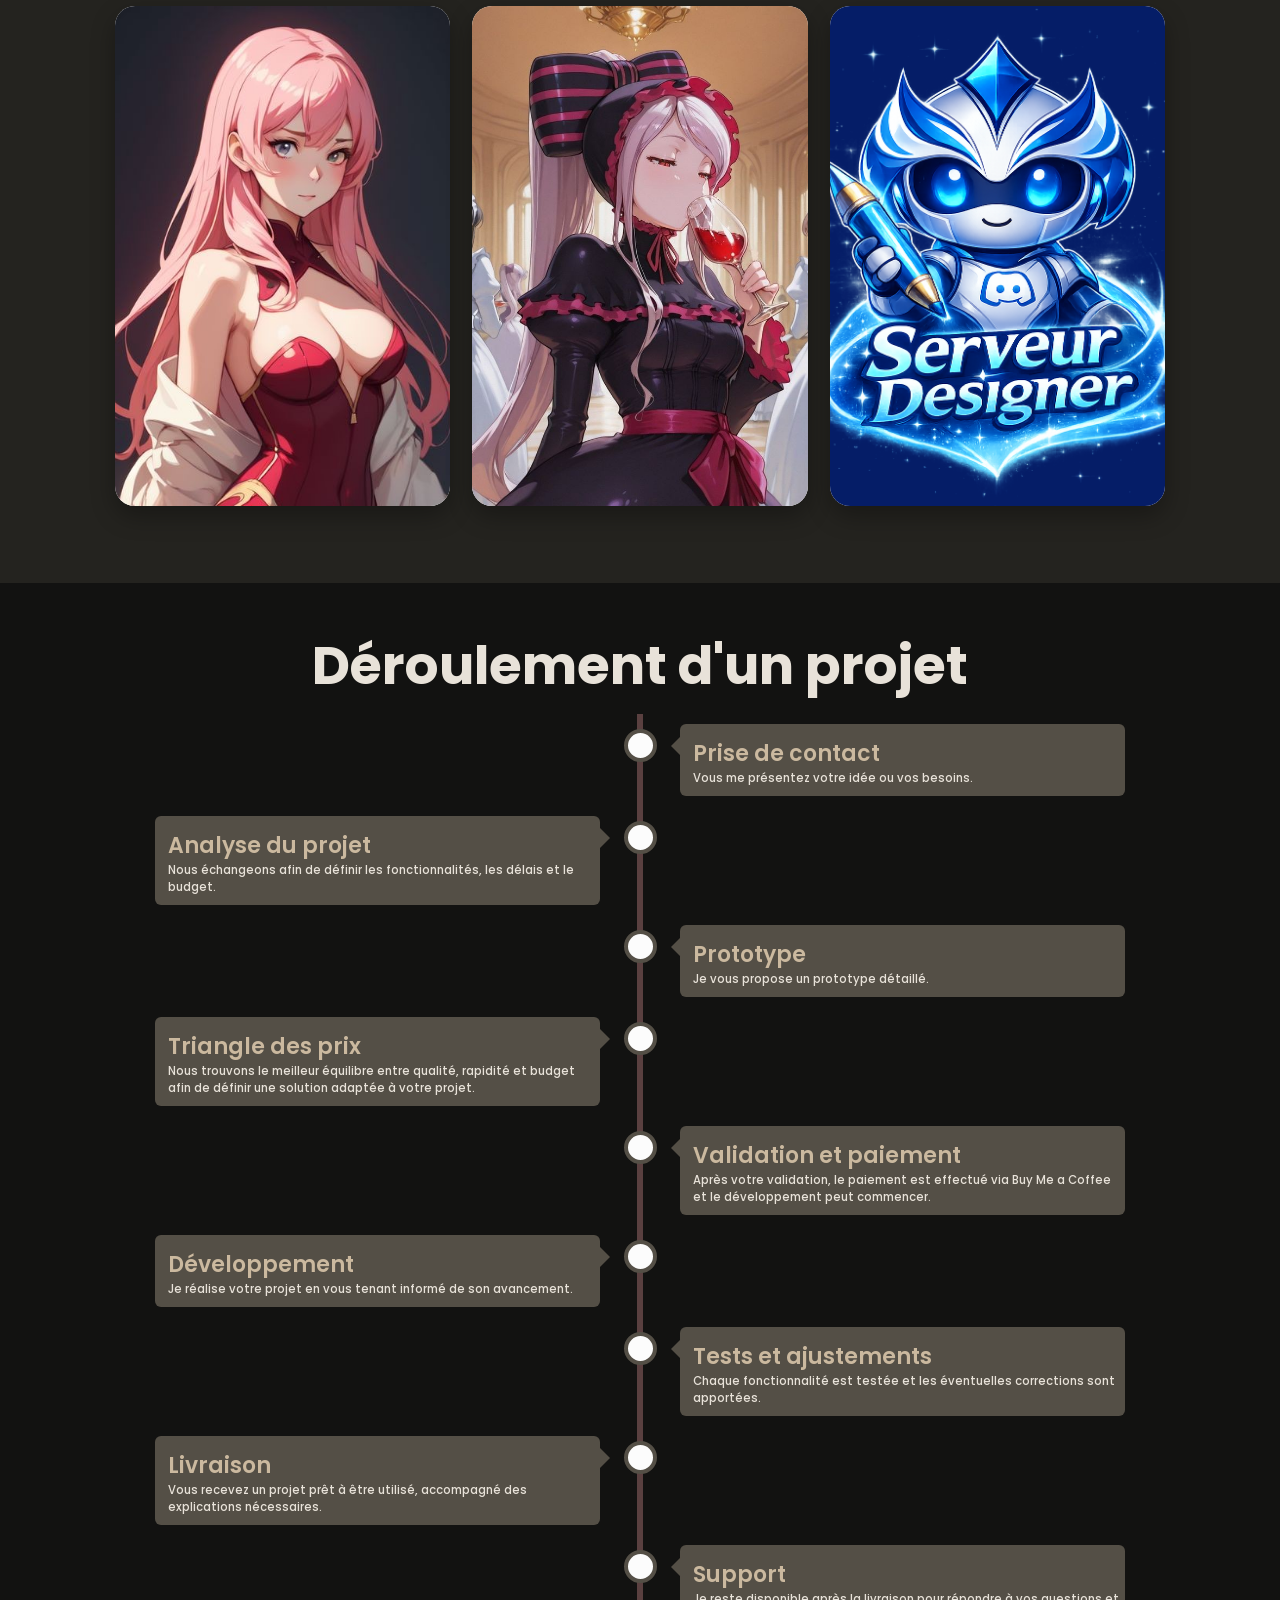
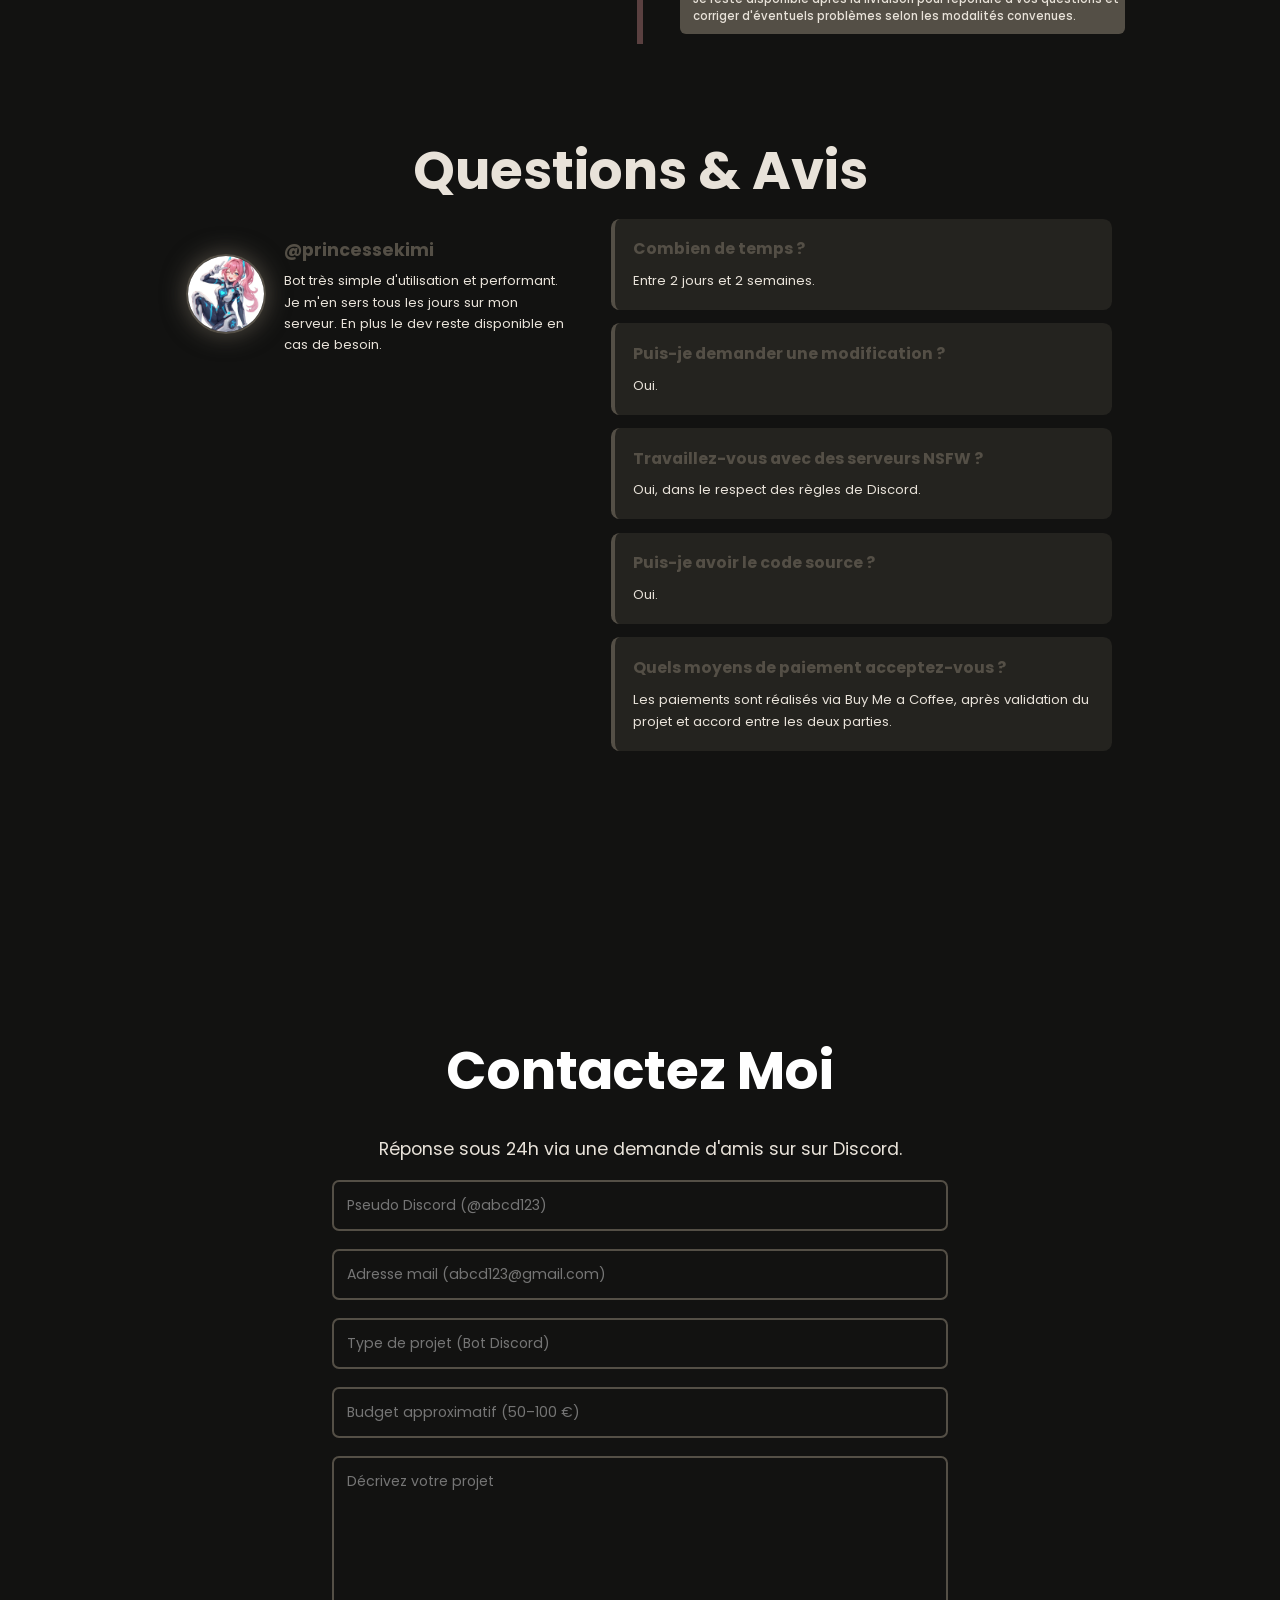
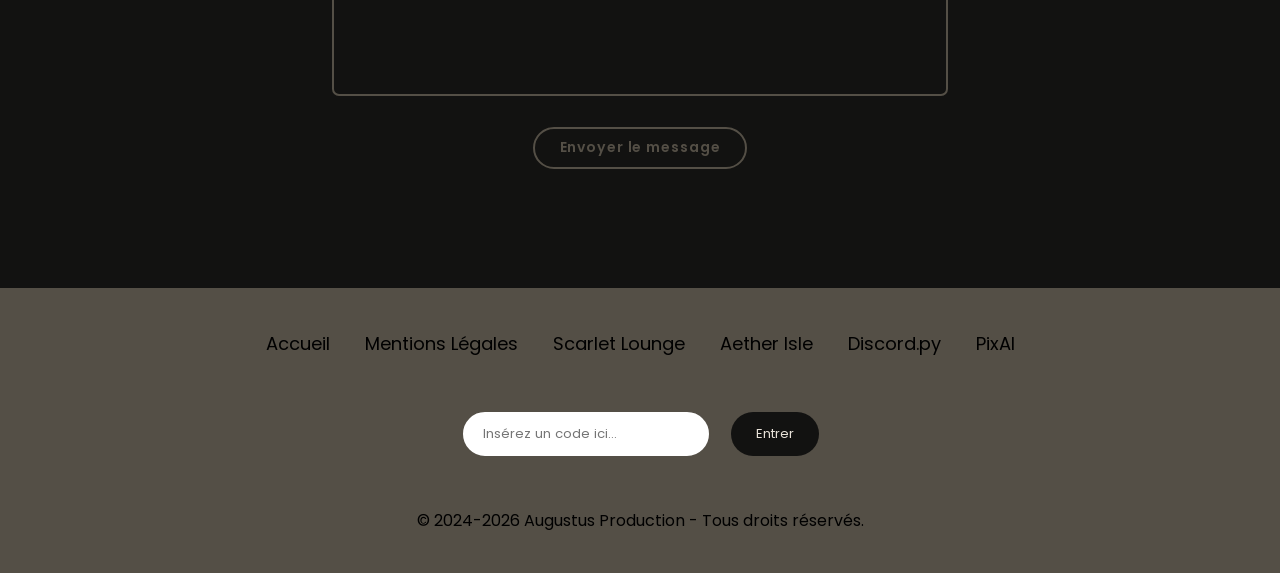
==== commit 70eb9f5c: "Update print statement from 'Hello' to 'Goodbye'" ====
--- a/index.html
+++ b/index.html
@@ -319,7 +319,7 @@
             <div class="bot-container-a">
                 <div class="bot-box">
                     <div class="bot-info">
-                        <h4>Lady Biscus</h4>
+                        <h4>Scarlet Lounge</h4>
                     </div>
                     <div class="bot-card">
                         <div class="font-side">
--- a/css/style.css
+++ b/css/style.css
@@ -246,7 +246,6 @@
 
 }
 
-
 .haut-img img{
     width: auto;
     height: 100%;
@@ -458,7 +457,6 @@
     display:grid;
     grid-template-columns:repeat(auto-fit,minmax(320px,1fr));
     gap:3rem;
-
 }
 
 .pricing a {
@@ -466,19 +464,37 @@
     text-align: center;
 }
 
-.price-card{
+.price-card {
     background:#1d1d1d;
     border:.2rem solid transparent;
     border-radius:2rem;
     padding:3rem;
-    transition:.4s;
+    backdrop-filter:blur(8px);
+    transition:0.3s ease;
+    position:relative;
+    overflow:hidden;
     display:flex;
     flex-direction:column;
 }
 
+.price-card::before{
+    content:"";
+    position:absolute;
+    top:0;
+    left:-100%;
+    width:100%;
+    height:100%;
+    background:linear-gradient(120deg, transparent, rgba(255,255,255,0.08), transparent);
+    transition:0.6s;
+}
+
+.price-card:hover::before{
+    left:100%;
+}
+
 .price-card:hover{
-    border-color:var(--main-color);
-    transform:translateY(-10px);
+    transform:translateY(-8px);
+    border-color:#A39073;
     box-shadow:0 0 35px rgba(105,41,85,.3);
 }
 
@@ -519,9 +535,13 @@
     margin-bottom:3rem;
 }
 
-.price-card ul li{
+.price-card ul li {
     margin:1rem 0;
     font-size:1.6rem;
+}
+
+.price-card .ex {
+    color: var(--main-color);
 }
 
 .price-card span {
@@ -539,15 +559,22 @@
     background: var(--second-bg-color);
 }
 
-.bot-container {
+.bot-container-a {
     display: grid;
-    grid-template-columns: repeat(5, 1fr);
+    grid-template-columns: repeat(2, 1fr);
     align-items: center;
     gap: 2.5rem;
 }
 
+.bot-container-b {
+    display: grid;
+    grid-template-columns: repeat(3, 1fr);
+    align-items: center;
+    gap: 2.5rem;
+}
+
 .bot-box {
-    height: 500px;
+    height: 600px;
     border-radius: 3rem;
     cursor: pointer;
     transition: 0.3s ease;
@@ -565,14 +592,14 @@
 
 .bot-info h4 {
     color: var(--text-color);
-    font-size: 2.5rem;
+    font-size: 3rem;
     font-weight: 500;
     margin-bottom: 1rem;
 }
 
 .bot-card {
     width: 100%;
-    height: 400px;
+    height: 500px;
     position: relative;
     transform-style: preserve-3d;
     transition: transform 0.7s ease;
@@ -609,26 +636,22 @@
     background: linear-gradient(45deg, #544F46, #A39073);
     color: var(--text-color);
     display: flex;
+    flex-direction: column;
     justify-content: center;
     align-items: center;
-    padding: 20px;
+    padding: 60px;
     transform: rotateY(180deg);
     text-align: center;
-    font-family: Arial, sans-serif;
     font-size: 1.8rem;
 }
 
-.back-side a {
-  color: orange;
-  text-decoration: none;
-}
-
-.back-side a:visited {
-  color: var(--second-text-color);
-}
-
-.back-side a:active {
-  color: orange;
+.back-side p {
+    margin-bottom: 10px;
+}
+
+.back-side span {
+    color: var(--second-bg-color);
+    font-weight: bold;
 }
 
 @media (max-width:991px) {
@@ -644,7 +667,7 @@
     .bots h2 {
         margin-bottom: 3rem;
     }
-    .bot-container {
+    .bot-container-a, .bot-container-b {
         grid-template-columns: repeat(1, 1fr);
     }
 }
@@ -1003,163 +1026,6 @@
     box-shadow: 0 0 25px var(--main-color);
 }
 
-/*PROJECT*/
-
-.project{
-    max-width:1000px;
-    margin:auto;
-    padding:80px 20px;
-}
-
-.project h2{
-    text-align:center;
-    font-size:38px;
-    line-height:1.5;
-    margin-top: 9rem;
-    margin-bottom:60px;
-    color: var(--text-color);
-}
-
-.project h2 span{
-    color:#60a5fa;
-}
-
-.project-container{
-    display:grid;
-    grid-template-columns:repeat(auto-fit,minmax(280px,1fr));
-    gap:25px;
-}
-
-.project-box{
-    background:rgba(255,255,255,0.05);
-    border:1px solid rgba(255,255,255,0.08);
-    border-radius:20px;
-    padding:35px 30px;
-    backdrop-filter:blur(8px);
-    transition:0.3s ease;
-    position:relative;
-    overflow:hidden;
-}
-
-.project-box::before{
-    content:"";
-    position:absolute;
-    top:0;
-    left:-100%;
-    width:100%;
-    height:100%;
-    background:linear-gradient(120deg, transparent, rgba(255,255,255,0.08), transparent);
-    transition:0.6s;
-}
-
-.project-box:hover::before{
-    left:100%;
-}
-
-.project-box:hover{
-    transform:translateY(-8px);
-    border-color:#3b82f6;
-    box-shadow:0 15px 35px rgba(59,130,246,0.2);
-}
-
-.project-info h4{
-    font-size:24px;
-    margin-bottom:18px;
-    color:#93c5fd;
-}
-
-.project-info p{
-    color:#d1d5db;
-    line-height:1.8;
-    font-size:16px;
-}
-
-.game-guide{
-    max-width:1000px;
-    margin:auto;
-    padding:60px 20px;
-}
-
-.game-guide h1{
-    text-align:center;
-    font-size:42px;
-    margin-bottom:50px;
-    color:#60a5fa;
-}
-
-.guide-card{
-    background:rgba(255,255,255,0.05);
-    border:1px solid rgba(255,255,255,0.08);
-    border-radius:20px;
-    padding:30px;
-    margin-bottom:30px;
-    backdrop-filter:blur(8px);
-    transition:0.3s;
-}
-
-.guide-card:hover{
-    transform:translateY(-5px);
-    border-color:#3b82f6;
-    box-shadow:0 10px 30px rgba(59,130,246,0.2);
-}
-
-.guide-card h2{
-    margin-top:0;
-    margin-bottom:20px;
-    color:#93c5fd;
-    font-size:28px;
-}
-
-.guide-card p{
-    line-height:1.8;
-    color:#d1d5db;
-    font-size:16px;
-}
-
-.guide-card span{
-    color:#60a5fa;
-    font-weight:bold;
-}
-
-.rarity-list{
-    display:flex;
-    flex-wrap:wrap;
-    gap:15px;
-    margin-top:20px;
-}
-
-.rarity{
-    padding:12px 20px;
-    border-radius:12px;
-    font-weight:bold;
-    color:white;
-}
-
-.r{
-    background:#6b7280;
-}
-
-.sr{
-    background:#2563eb;
-}
-
-.ssr{
-    background:#7c3aed;
-}
-
-.ur{
-    background:linear-gradient(135deg,#f59e0b,#ef4444);
-}
-
-.important{
-    margin:20px 0;
-    padding:15px;
-    border-left:4px solid #f59e0b;
-    background:rgba(245,158,11,0.1);
-    border-radius:10px;
-    color:#fde68a;
-}
-
 /*LEGAL*/
 
 .legal h3{
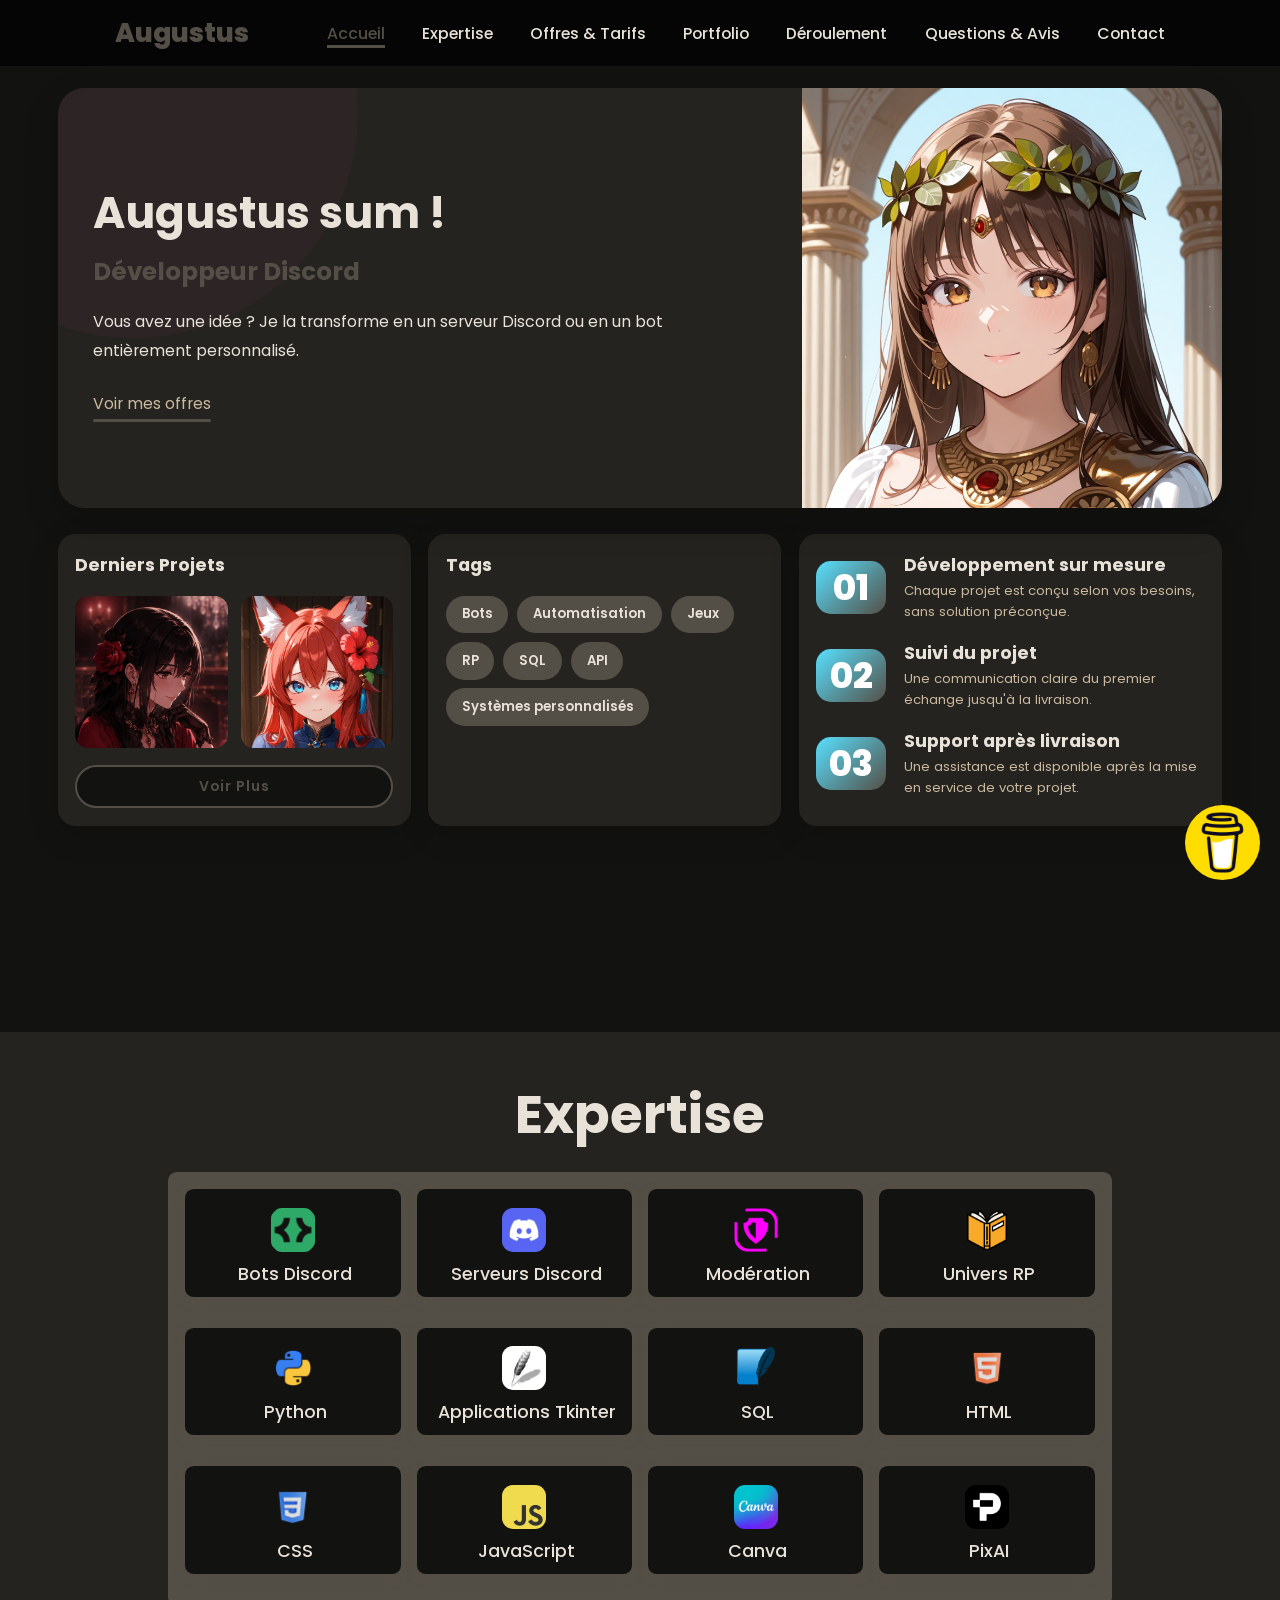
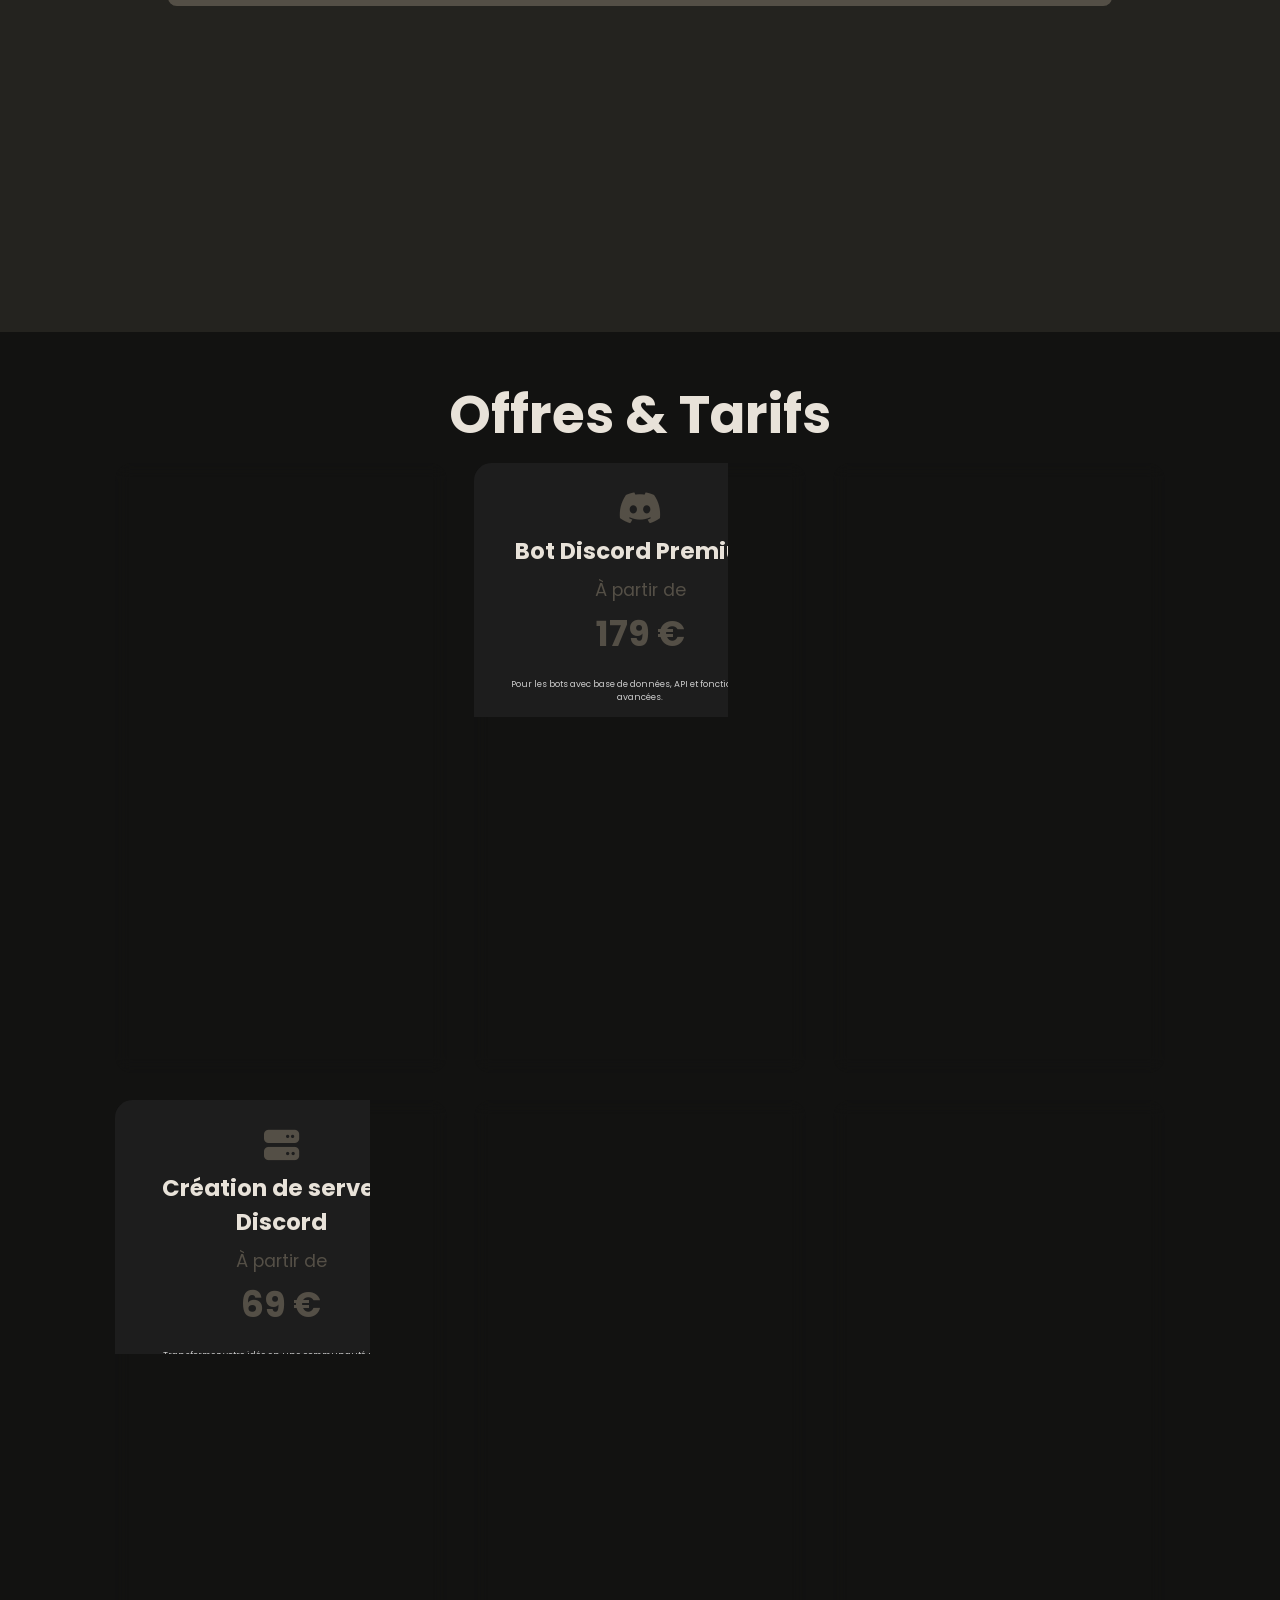
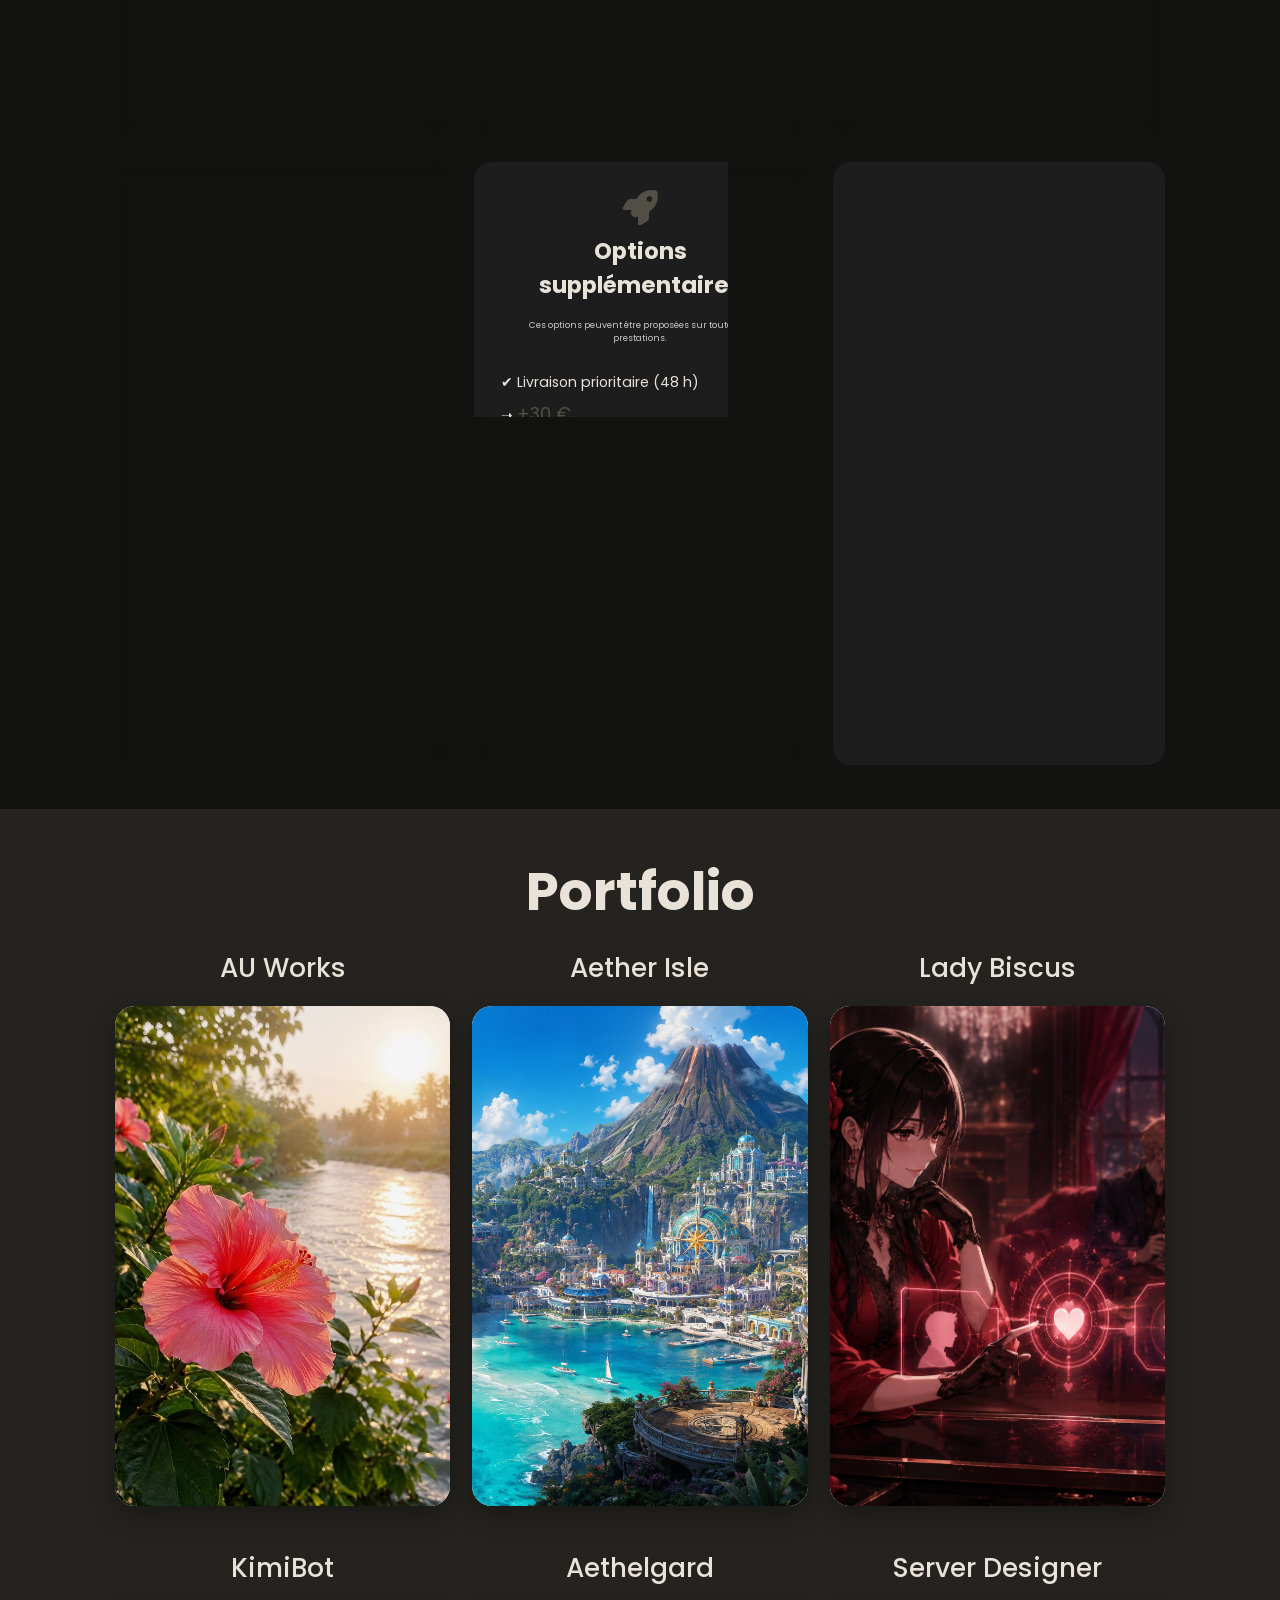
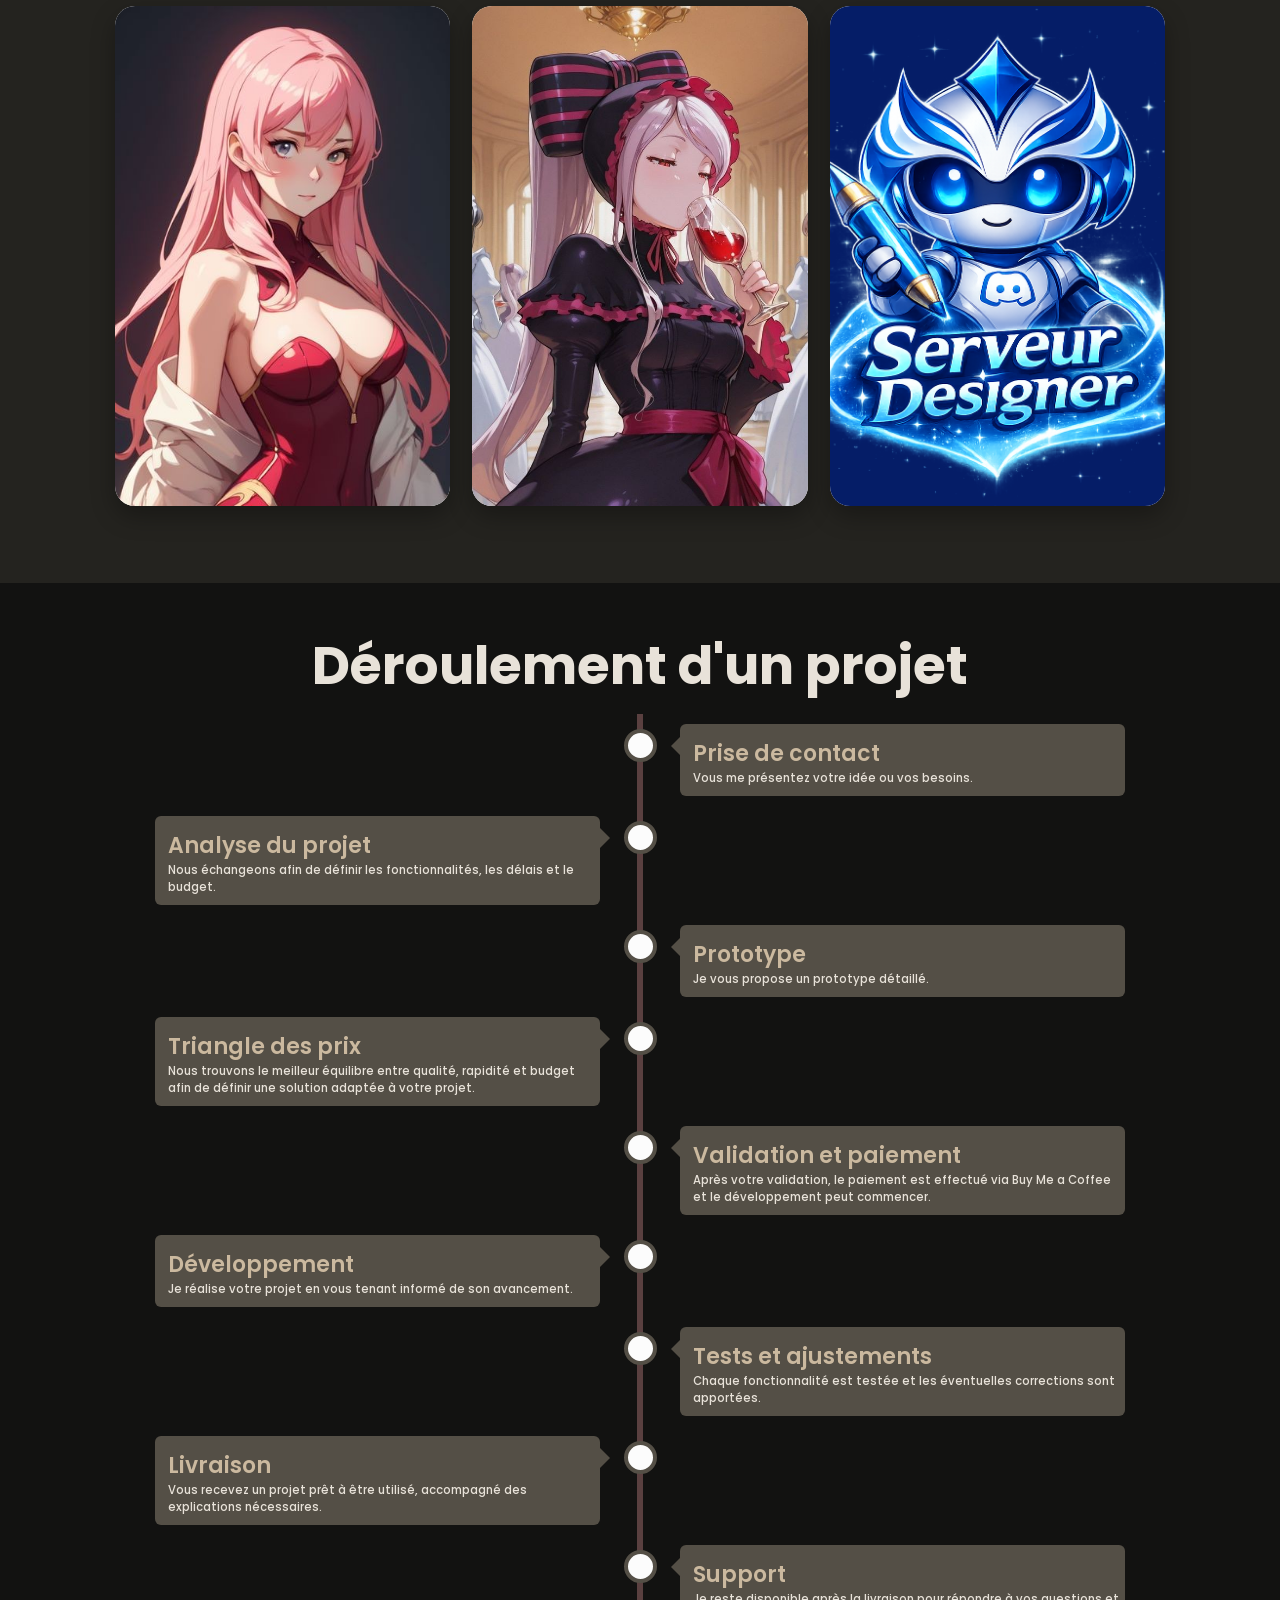
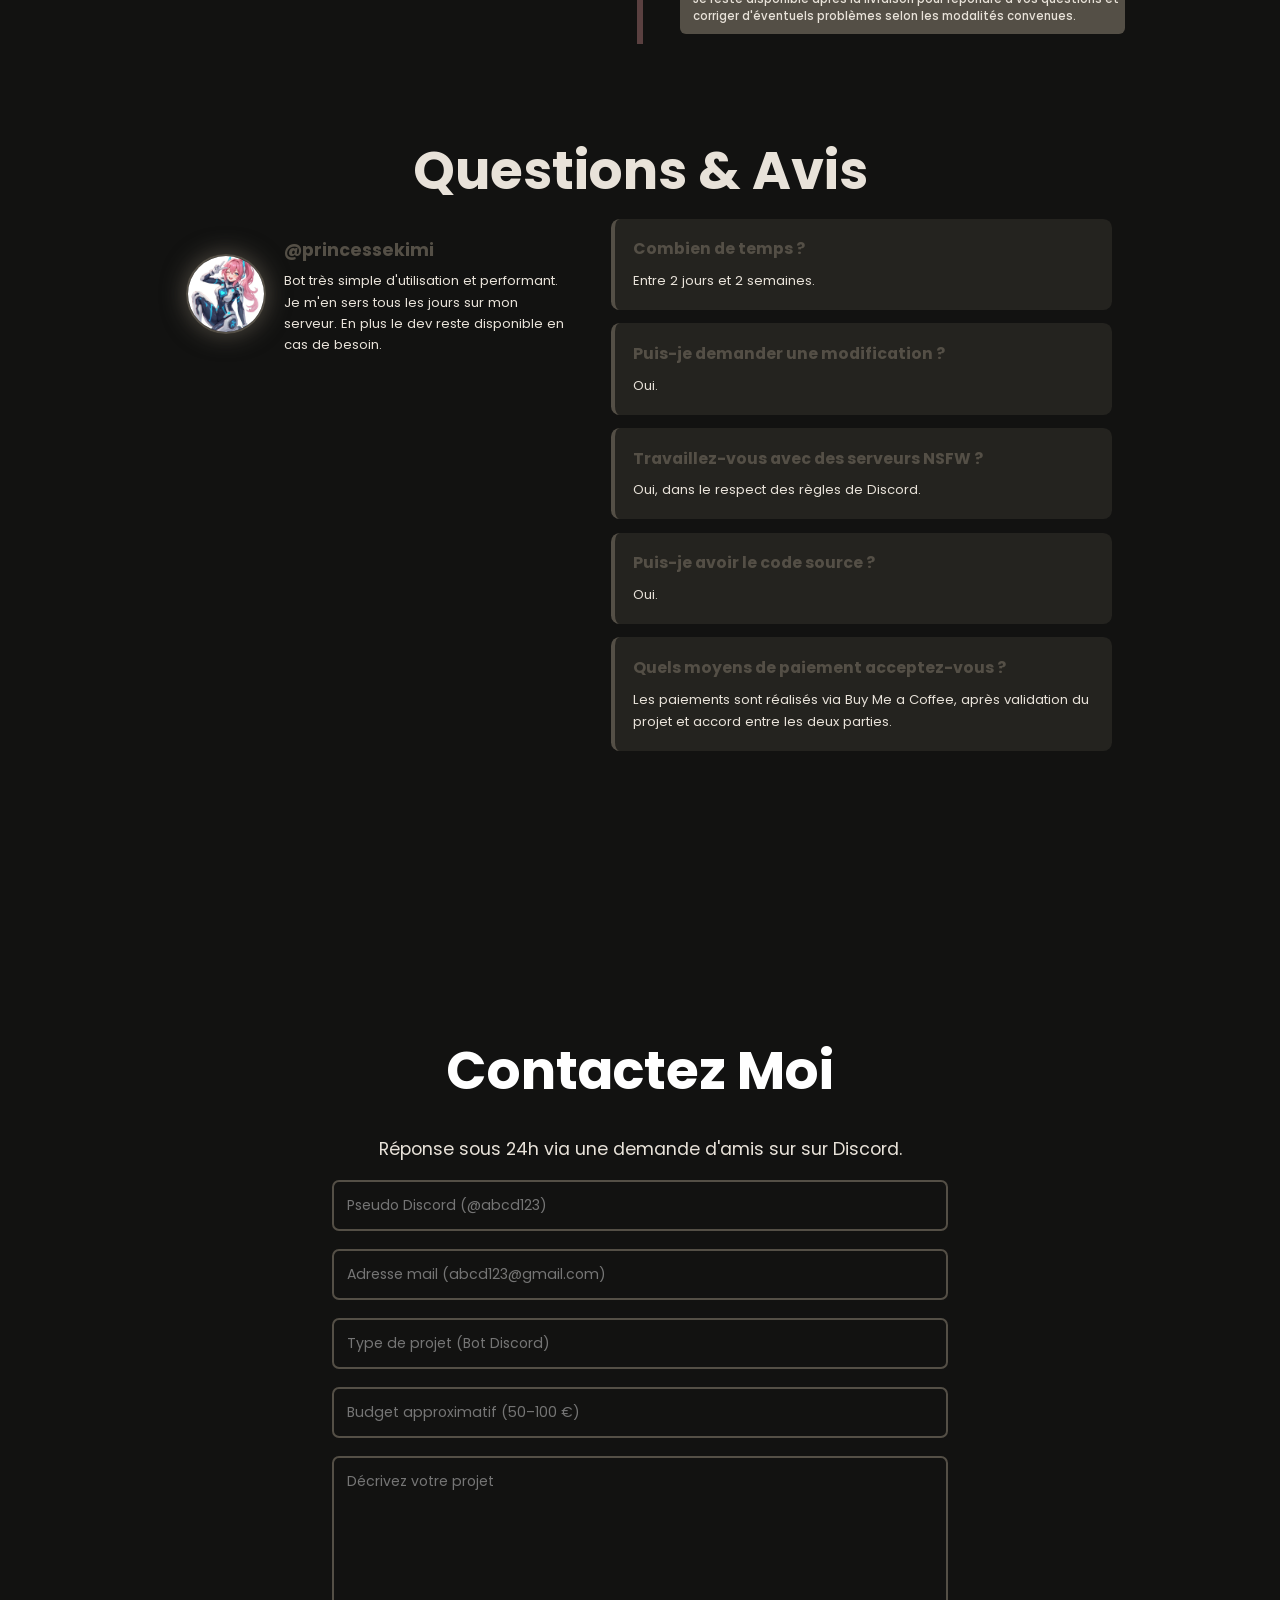
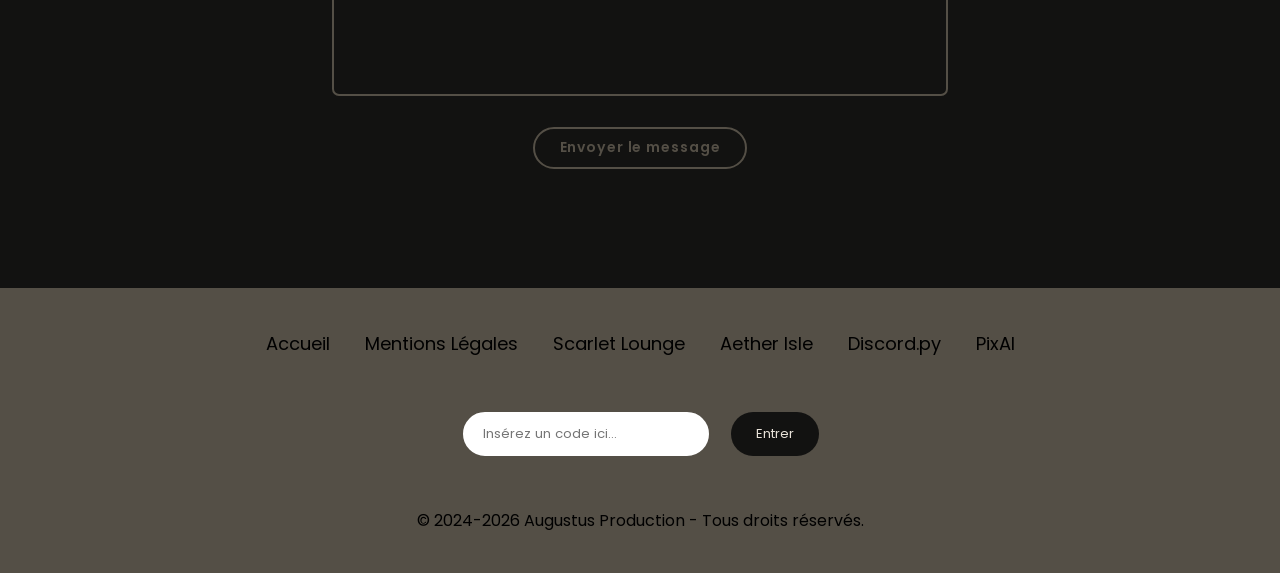
==== commit 6f540011: "Update print statement from 'Hello' to 'Goodbye'" ====
--- a/index.html
+++ b/index.html
@@ -316,37 +316,48 @@
 
         <section class="bots" id="bots">
             <h2 class="heading">Portfolio</h2>
-            <div class="bot-container-a">
+            <div class="bot-container-b">
                 <div class="bot-box">
                     <div class="bot-info">
-                        <h4>Scarlet Lounge</h4>
+                        <h4>AU Works</h4>
+                    </div>
+                    <div class="bot-card">
+                        <div class="font-side">
+                            <img src="img/au_works.jpg" alt="">
+                        </div>
+                        <div class="back-side">
+                            <p><span>AU Works</span> est un serveur Discord directement lié à ce site web.</p>
+                            <p>J'ai personnellement conçu son organisation, son identité et ses différents systèmes afin de proposer une expérience cohérente et entièrement personnalisée.</p>
+                            <a href="https://discord.com/invite/Q5ZHsGCVN4" target="_blank" rel="noopener noreferrer" class="btn">Rejoindre AU Works</a>
+                        </div>
+                    </div>
+                </div>
+                <div class="bot-box">
+                    <div class="bot-info">
+                        <h4>Aether Isle</h4>
+                    </div>
+                    <div class="bot-card">
+                        <div class="font-side">
+                            <img src="img/bot4.png" alt="">
+                        </div>
+                        <div class="back-side">
+                            <p><span>Aether Isle</span> est mon projet le plus ambitieux, combinant création d'un univers RP original et développement d'un jeu de cartes à collectionner (Gacha) directement intégré à Discord.</p>
+                            <p>Une collaboration peut être envisagé si vous souhaitez, vous aussi, implanter l'univers d'<span>Aether Isle</span> sur Discord et contribuer à son développement.</p>
+                            <a href="https://docs.google.com/document/d/1fUWFy69sKyIn3-C_W5ZVONCBqRUka8goDEQd1LCmM6Y/edit?usp=sharing" target="_blank" rel="noopener noreferrer" class="btn">Découvrir Aether Isle</a>
+                        </div>
+                    </div>
+                </div>
+                <div class="bot-box">
+                    <div class="bot-info">
+                        <h4>Lady Biscus</h4>
                     </div>
                     <div class="bot-card">
                         <div class="font-side">
                             <img src="img/bot_lady.png" alt="">
                         </div>
                         <div class="back-side">
-                            <p><span>Scarlet Lounge</span> est un projet complet réunissant conception de serveur Discord, développement de bot sur mesure et création d'un univers RP.</p>
-                            <p>J'ai personnellement conçu son organisation, son identité et ses différents systèmes afin de proposer une expérience cohérente et entièrement personnalisée.</p>
-                            <p><span>Lady Biscus</span> est un bot Discord développé sur mesure pour <span>Scarlet Lounge</span>, intégrant un système d'affinité permettant aux membres de découvrir leur compatibilité avec les autres utilisateurs.</p>
-                            <p><span>Scarlet Lounge</span> rassemble ainsi plusieurs de mes compétences : développement Python, conception Discord, automatisation, UX et création d'univers RP.</p>
-                            <a href="https://discord.com/invite/Q5ZHsGCVN4" target="_blank" rel="noopener noreferrer" class="btn">Rejoindre Scarlet Lounge</a>
-                        </div>
-                    </div>
-                </div>
-                <div class="bot-box">
-                    <div class="bot-info">
-                        <h4>Aether Isle</h4>
-                    </div>
-                    <div class="bot-card">
-                        <div class="font-side">
-                            <img src="img/bot4.png" alt="">
-                        </div>
-                        <div class="back-side">
-                            <p><span>Aether Isle</span> est mon projet le plus ambitieux, combinant création d'un univers RP original et développement d'un jeu de cartes à collectionner (Gacha) directement intégré à Discord.</p>
-                            <p>Le projet propose plusieurs systèmes permettant aux joueurs de construire leur propre aventure au sein de l'univers : création et personnalisation des personnages ; système de combats entre joueurs ; système de factions ; tirage et collection de cartes ; gestion des ressources.</p>
-                            <p>Une collaboration peut être envisagé si vous souhaitez, vous aussi, implanter l'univers d'<span>Aether Isle</span> sur Discord et contribuer à son développement.</p>
-                            <a href="https://docs.google.com/document/d/1fUWFy69sKyIn3-C_W5ZVONCBqRUka8goDEQd1LCmM6Y/edit?usp=sharing" target="_blank" rel="noopener noreferrer" class="btn">Découvrir Aether Isle</a>
+                            <p><span>Lady Biscus</span> est un bot Discord développé sur mesure, intégrant un système d'affinité permettant aux membres de découvrir leur compatibilité avec les autres utilisateurs.</p>
+                            <p>Il rassemble ainsi plusieurs de mes compétences : développement Python, conception Discord, automatisation, UX et création d'univers RP.</p>
                         </div>
                     </div>
                 </div>
